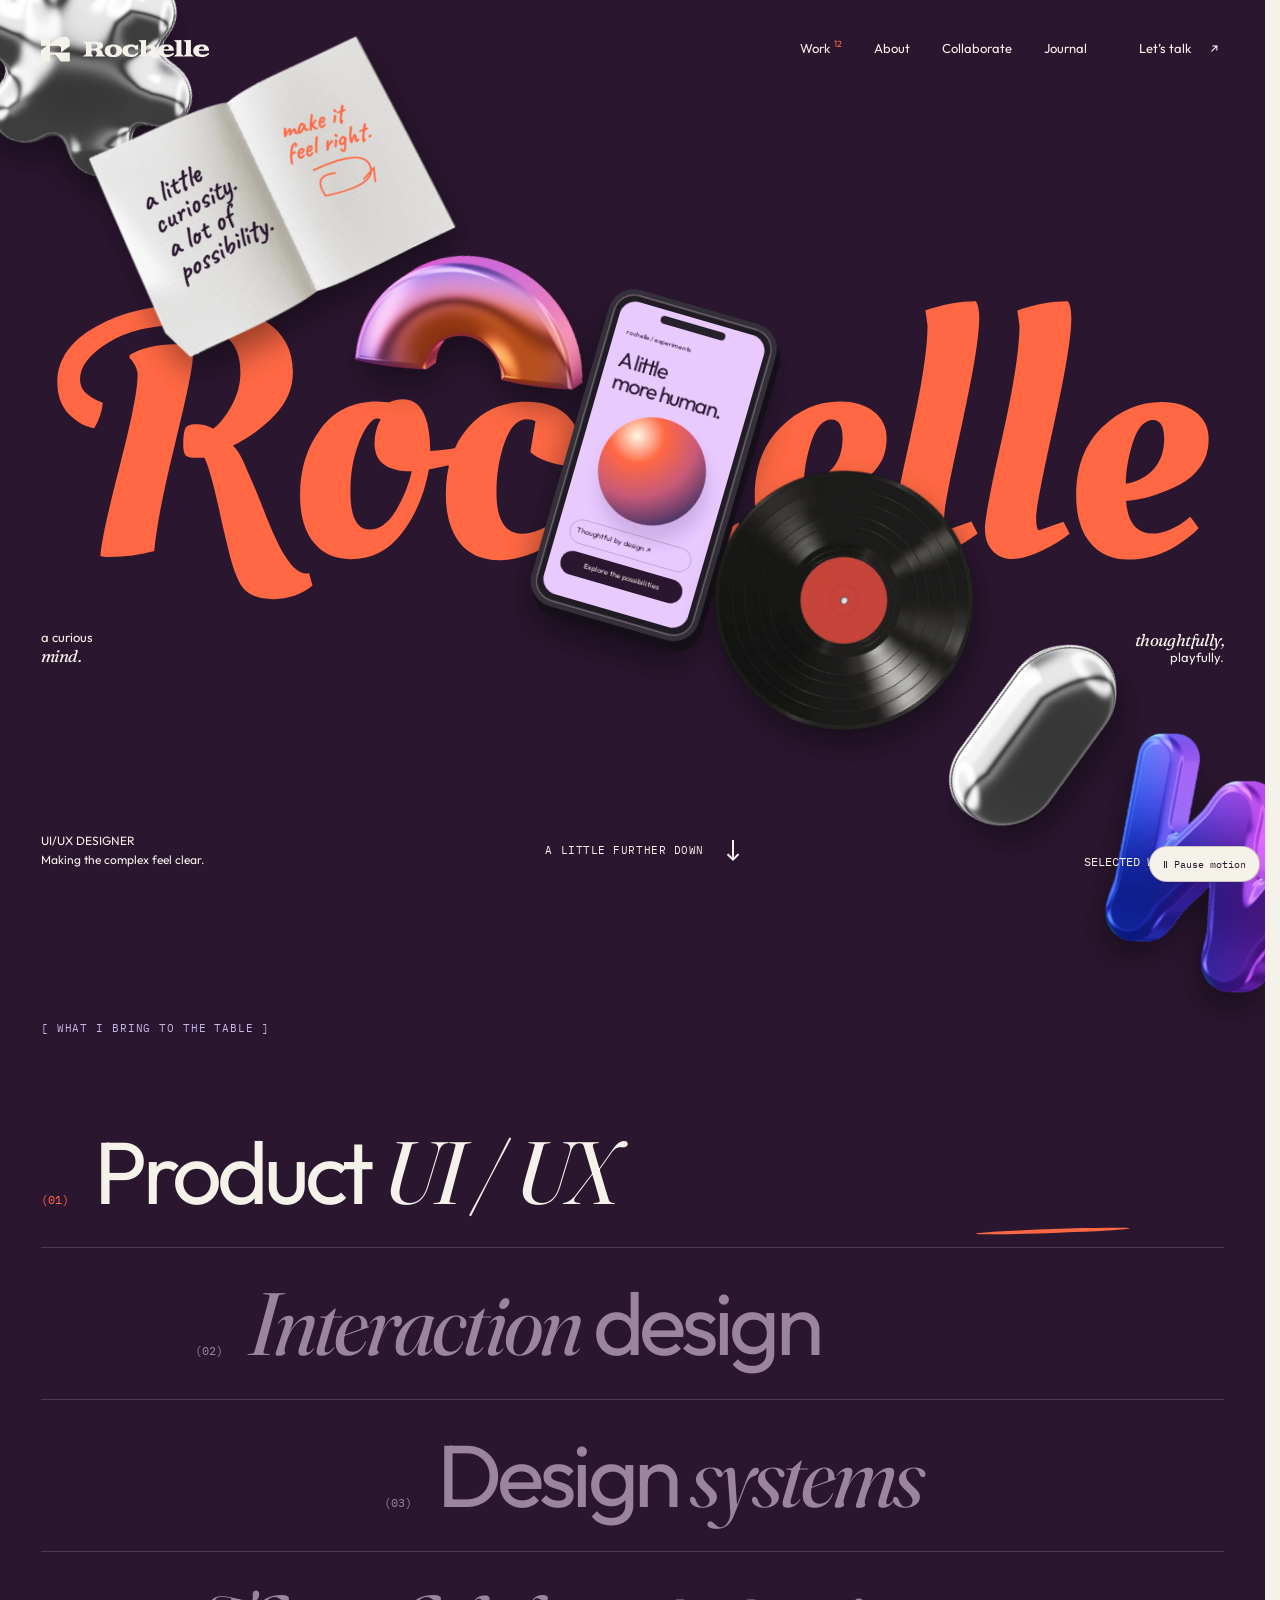
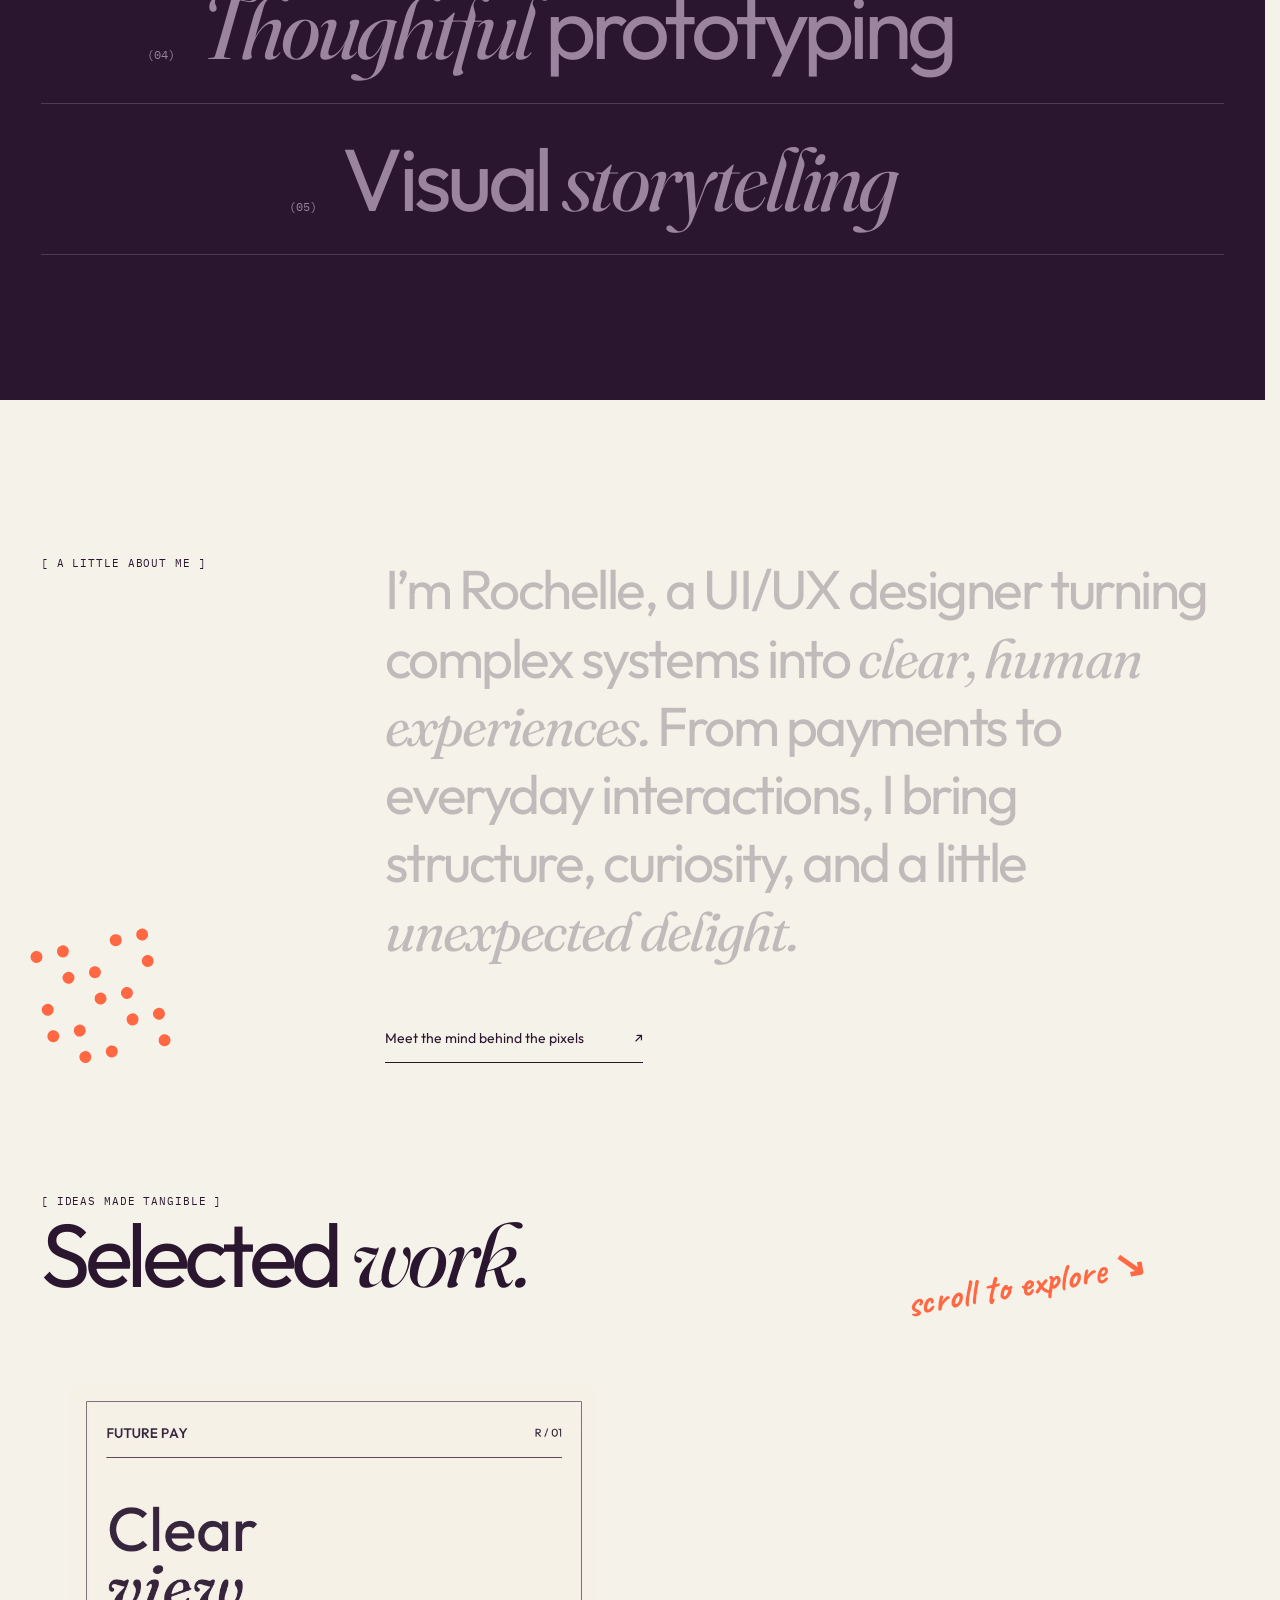
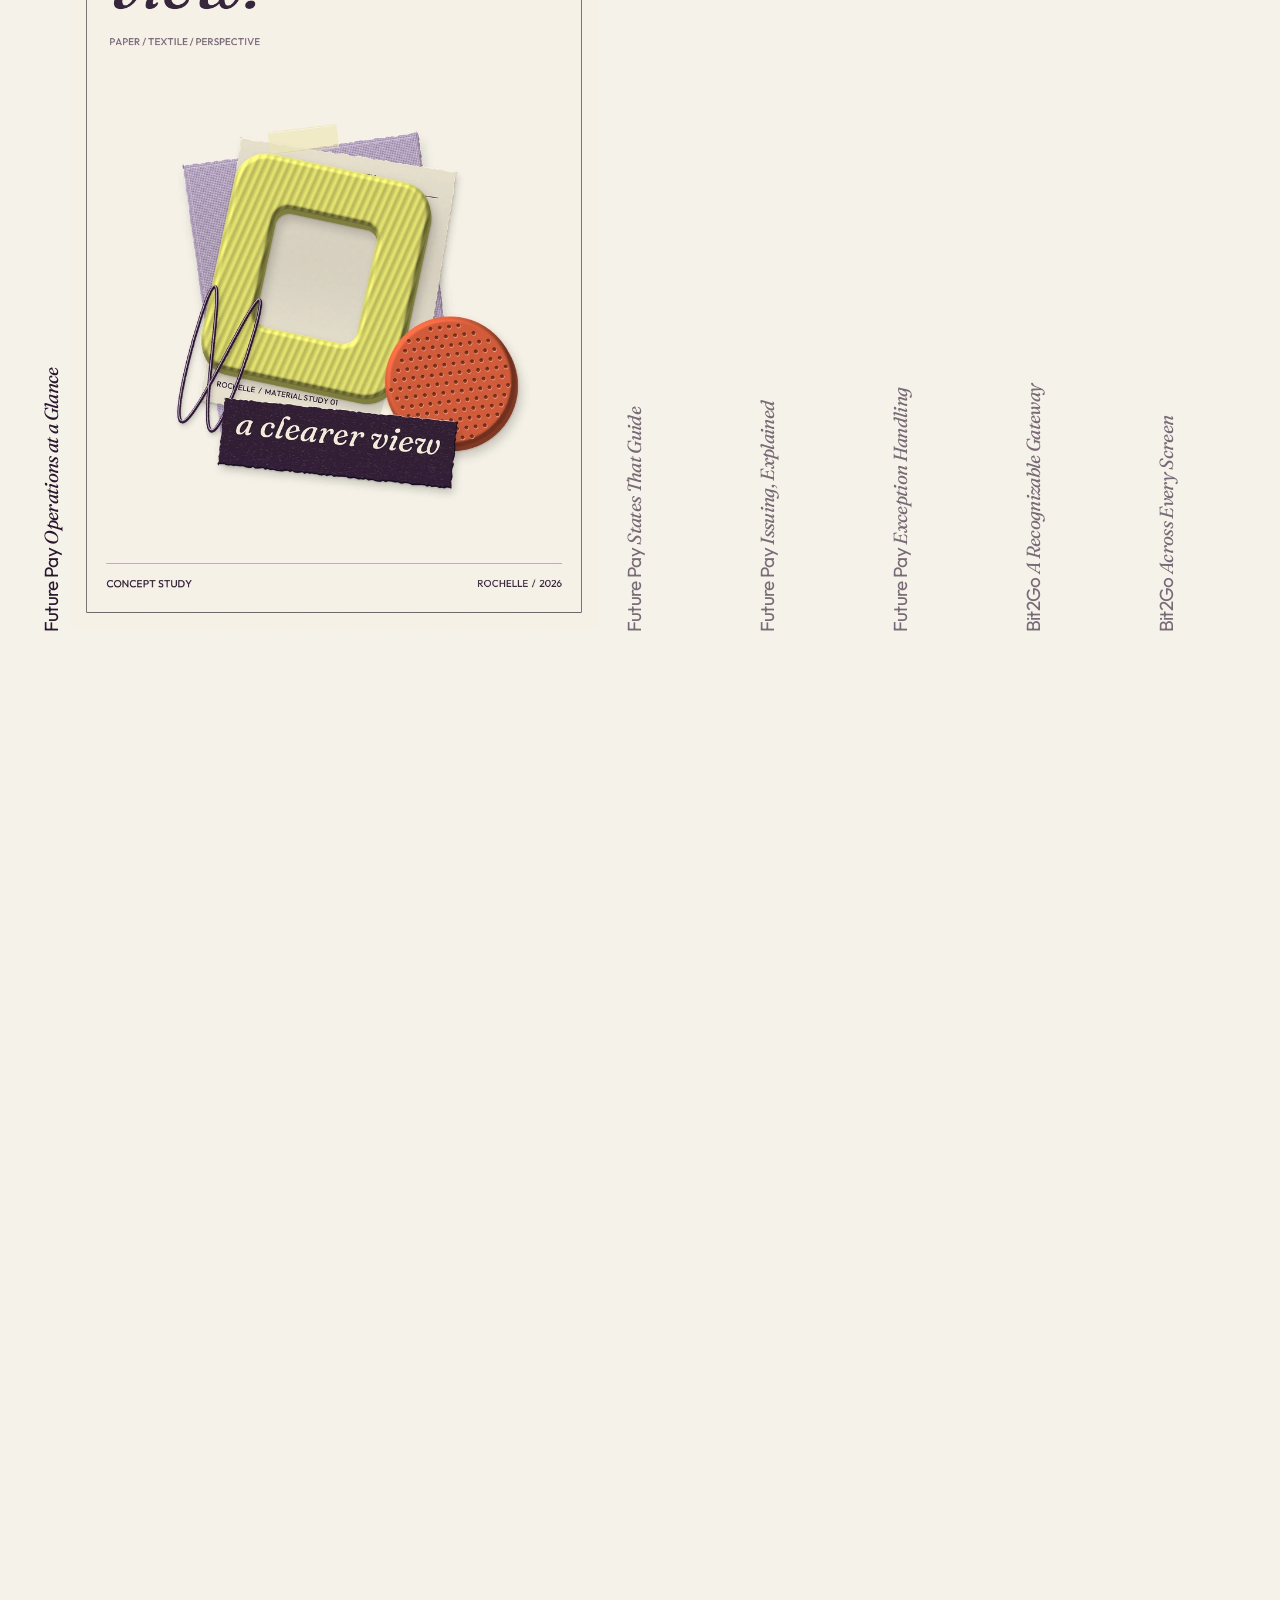
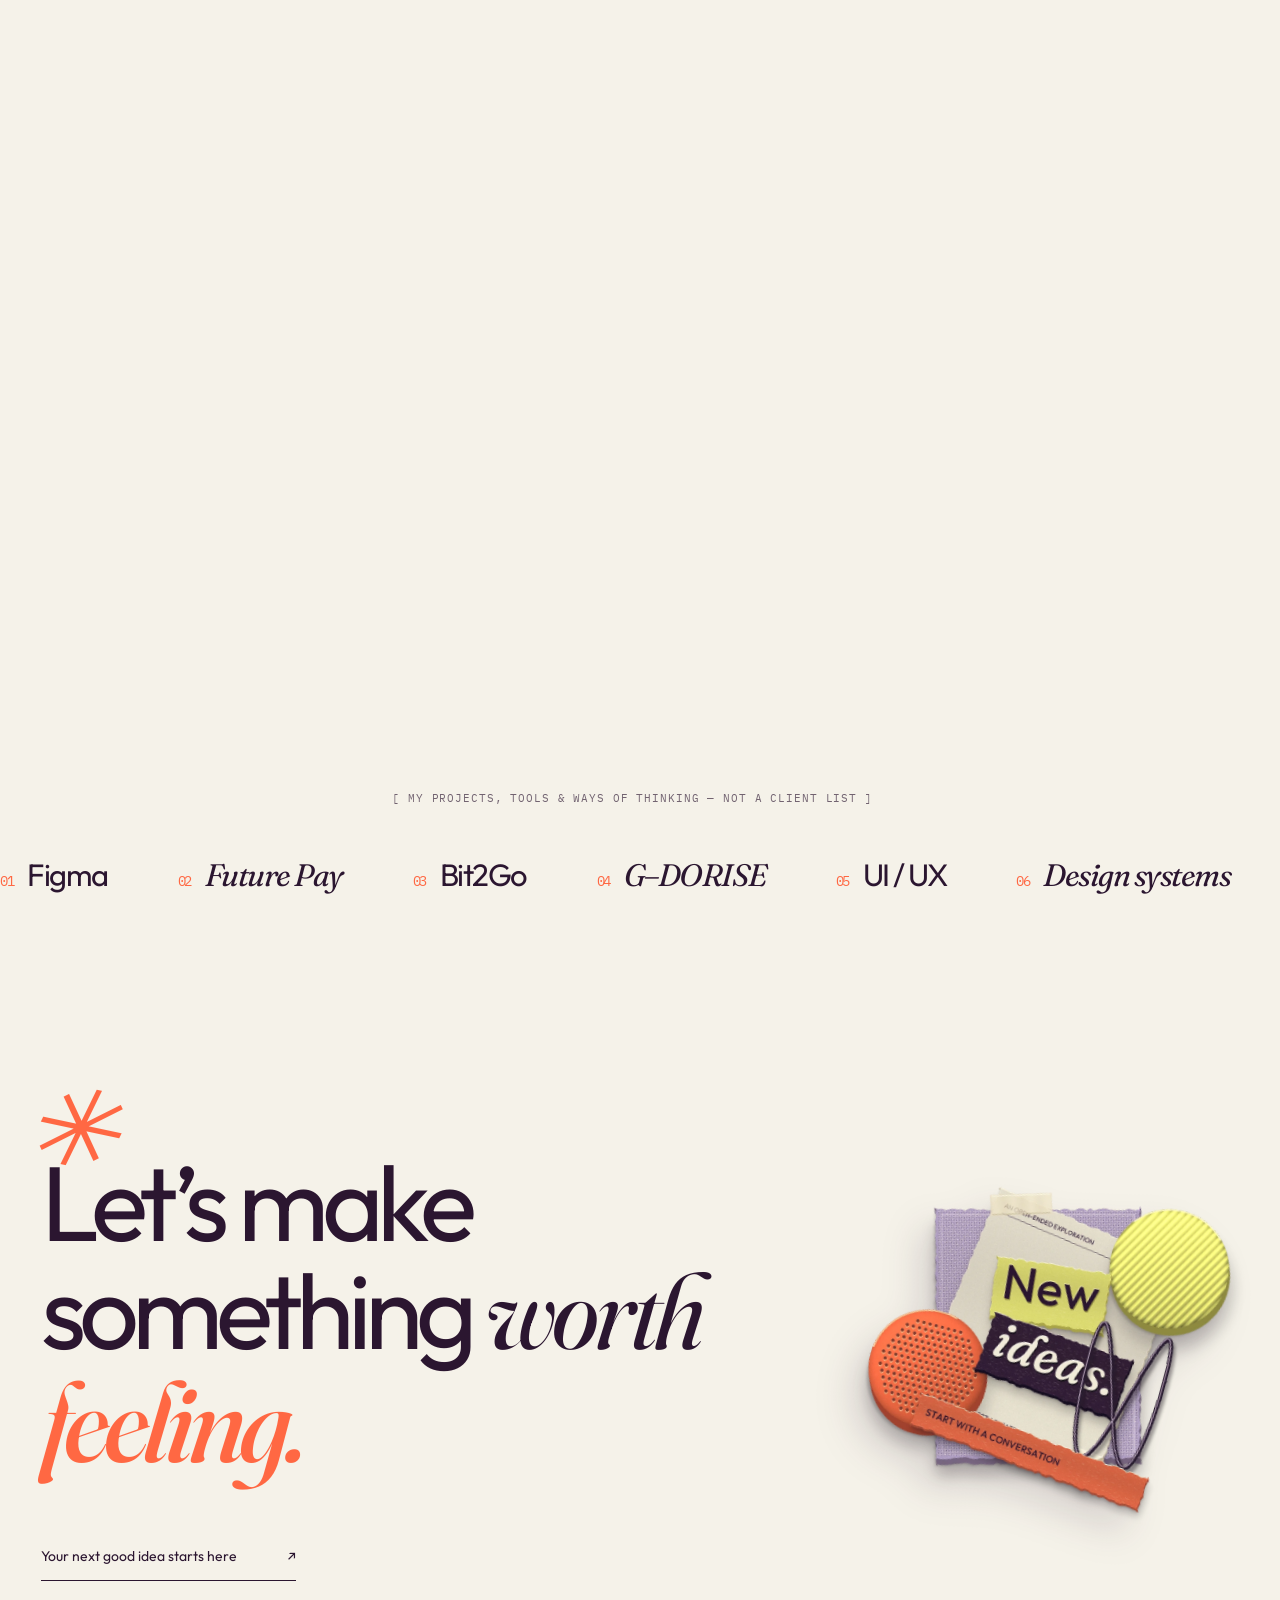
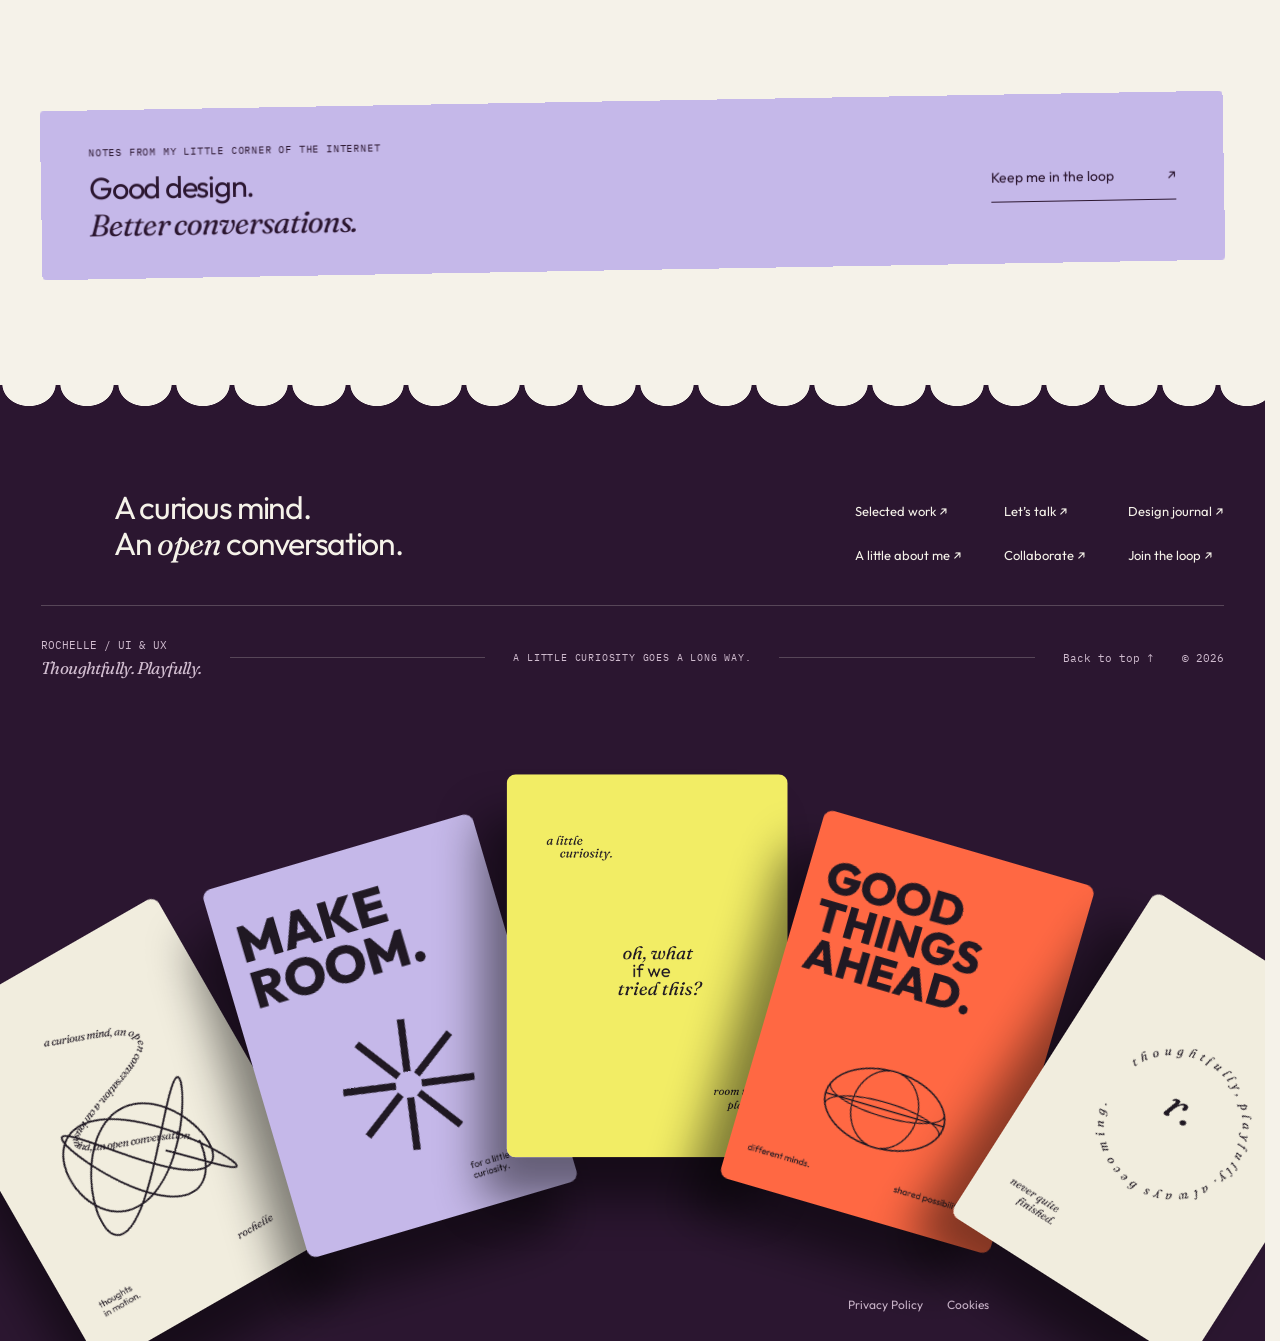
==== Rochelle-Portfolio.html @ e2d78561 "Publish Rochelle portfolio with GitHub Pages deployment" ====
<!doctype html>
<html lang="en">
<head>
<meta charset="utf-8">
<meta name="viewport" content="width=device-width, initial-scale=1">
<meta name="theme-color" content="#2b1630">
<meta name="description" content="Rochelle — UI/UX designer. Thoughtful interfaces, clear systems and a little unexpected delight. Explore product design, interaction and visual studies.">
<title>Rochelle — Thoughtfully, playfully.</title>
<link rel="icon" href="data:image/svg+xml,%3Csvg xmlns='http://www.w3.org/2000/svg' viewBox='0 0 80 80'%3E%3Crect width='80' height='80' rx='20' fill='%232b1630'/%3E%3Ctext x='20' y='60' font-size='66' font-family='Georgia' font-style='italic' fill='%23ff6843'%3Er%3C/text%3E%3C/svg%3E">
<style>
@font-face{font-family:Outfit;src:url("[data-uri]") format('woff2');font-style:normal;font-weight:100 900;font-display:swap}
@font-face{font-family:Fraunces;src:url("[data-uri]") format('woff2');font-style:italic;font-weight:100 900;font-display:swap}
@font-face{font-family:Mono;src:url("[data-uri]") format('woff2');font-display:swap}
@font-face{font-family:Hand;src:url("[data-uri]") format('truetype');font-weight:700;font-display:swap}
:root{--ink:#2b1630;--paper:#f5f2e9;--accent:#ff6843;--lilac:#c5b8e9;--mint:#cde0b6;--line:rgba(43,22,48,.22);--gutter:clamp(22px,3.2vw,64px);--ease:cubic-bezier(.16,1,.3,1)}
*{box-sizing:border-box}html{scrollbar-gutter:stable}body{margin:0;color:var(--ink);background:var(--paper);font:400 16px/1.5 Outfit,Arial,sans-serif;-webkit-font-smoothing:antialiased}body.locked{overflow:hidden}button,input,select,textarea{font:inherit}button,a,input,textarea,select{-webkit-tap-highlight-color:transparent}a{color:inherit;text-decoration:none}button{cursor:pointer;color:inherit}button:disabled{cursor:default}img,video{max-width:100%;display:block}button{background:none;border:0}button,a{touch-action:manipulation}button:focus-visible,a:focus-visible,input:focus-visible,textarea:focus-visible,select:focus-visible,[tabindex]:focus-visible{outline:2px solid var(--accent);outline-offset:6px}::selection{background:var(--lilac);color:var(--ink)}h1,h2,h3,p{margin:0}h1,h2,h3{font-weight:400}em{font-family:Fraunces,'Times New Roman',serif;font-style:italic;font-weight:400;font-optical-sizing:auto;letter-spacing:-.035em}main:focus{outline:none}main{min-height:80svh}svg{overflow:visible}.page-wrap{padding:140px var(--gutter) 100px}.eyebrow{font:11px/1.5 Mono,monospace;text-transform:uppercase;letter-spacing:.08em}.display{font-size:clamp(64px,10.5vw,164px);line-height:.94;letter-spacing:-.07em;font-weight:400}.muted{opacity:.65}.section-head{display:flex;align-items:baseline;justify-content:space-between;gap:24px;margin-bottom:40px}.split{display:grid;grid-template-columns:1fr 1.6fr;gap:8vw}.button{display:inline-flex;align-items:center;justify-content:center;gap:32px;min-height:52px;padding:14px 26px;background:var(--ink);color:var(--paper);border-radius:60px;transition:background .2s,transform .2s}.button:hover{background:#51315b;transform:translateY(-2px)}.text-link{display:inline-flex;gap:50px;align-items:center;min-height:48px;border-bottom:1px solid currentColor}.text-link span{transition:transform .2s}.text-link:hover span{transform:translate(4px,-4px)}.skip-link{position:fixed;top:8px;left:20px;transform:translateY(-150%);z-index:1000;padding:12px 20px;background:var(--paper);color:var(--ink)}.skip-link:focus{transform:none}.sr-only{position:absolute;width:1px;height:1px;overflow:hidden;clip:rect(0,0,0,0);white-space:nowrap}.site-header{position:fixed;top:0;left:0;width:100%;height:98px;z-index:50;padding:18px var(--gutter);display:flex;align-items:center;justify-content:space-between;color:var(--paper);transition:color .2s,background .2s}.site-header.light{color:var(--ink);background:rgba(245,242,233,.94)}.brand{display:inline-flex;align-items:center;width:170px;min-height:44px;flex-shrink:0}.main-nav{display:flex;align-items:center;gap:32px;font-size:13px}.main-nav>a{position:relative;display:flex;align-items:center;min-height:44px;gap:4px}.main-nav>a[aria-current=page]:not(.header-cta):after{content:'';position:absolute;bottom:5px;left:0;right:0;height:1px;background:currentColor}.main-nav sup{font-size:9px;align-self:flex-start;margin-top:10px;color:var(--accent)}.header-cta{padding:0 20px;isolation:isolate}.header-cta span{margin-left:15px}.header-cta svg{position:absolute;inset:-7px -7px;width:calc(100% + 14px);height:64px;z-index:-1;fill:none;stroke:var(--lilac);stroke-width:3;stroke-dasharray:420;stroke-dashoffset:420;transition:stroke-dashoffset .45s}.header-cta:hover svg,.header-cta:focus-visible svg{stroke-dashoffset:0}.menu-toggle{display:none;width:48px;height:48px}.menu-toggle span{display:block;background:currentColor;width:25px;height:1px;margin:7px auto;transition:transform .3s}.home-opening{position:relative;isolation:isolate;overflow:clip;background:var(--ink)}.hero{height:100svh;min-height:0;background:var(--ink);color:var(--paper);position:relative;z-index:1;isolation:isolate}.hero-headline{position:absolute;top:50%;left:50%;transform:translate(-50%,-50%);width:min(94%,1600px);color:var(--accent);line-height:0;z-index:1;pointer-events:none}.hero-logo{display:block;width:100%;height:auto;overflow:visible;transform-origin:50% 50%;fill:currentColor}.hero-side{position:absolute;z-index:16;top:70%;font-size:13px;line-height:1.2;max-width:100px}.hero-side.left{left:var(--gutter)}.hero-side.right{right:var(--gutter);text-align:right}.hero-side em{font-size:17px}.hero-bottom{position:absolute;bottom:31px;left:var(--gutter);right:var(--gutter);display:flex;align-items:flex-end;justify-content:space-between;z-index:16}.hero-bottom p{font-size:12px;line-height:1.6}.hero-bottom .hero-scroll{display:flex;align-items:center;gap:20px;font:11px Mono;text-transform:uppercase;letter-spacing:.05em}.hero-scroll span{font-size:30px}.hero-year{font:12px Mono}.object-plane{--object-size:clamp(160px,22vw,340px);position:absolute;inset:0;z-index:2;pointer-events:none}.hero-object{position:absolute;left:0;top:0;width:calc(var(--object-size)*var(--object-scale));transform-origin:50% 50%;will-change:transform}.hero-object-art{container-type:inline-size;display:grid;place-items:center;width:100%;filter:drop-shadow(0 18px 16px rgba(0,0,0,.40))}.hero-object-art>img{width:100%;height:auto;object-fit:contain}.services-home{position:relative;z-index:0;background:var(--ink);color:var(--paper);padding:120px var(--gutter) 145px}.services-home>.eyebrow{margin-bottom:60px;color:var(--lilac)}.service-row{position:relative;border-bottom:1px solid #f5f2e92b;padding:25px 0;display:flex;align-items:baseline;gap:25px;font-size:clamp(45px,6.9vw,112px);line-height:1.13;letter-spacing:-.055em;color:#9a849e;transition:color .3s}.service-row:nth-of-type(2){padding-left:13%}.service-row:nth-of-type(3){padding-left:29%}.service-row:nth-of-type(4){padding-left:9%}.service-row:nth-of-type(5){padding-left:21%}.service-row small{font:12px Mono;letter-spacing:0;transition:color .3s}.service-row.active,.service-row:hover{color:var(--paper)}.service-row.active small,.service-row:hover small{color:var(--accent)}.service-row.active:after{content:'';width:clamp(70px,12vw,180px);height:4px;background:var(--accent);position:absolute;right:8%;bottom:14px;transform:rotate(-2deg);border-radius:50%}.intro{padding:155px var(--gutter) 130px;position:relative;display:grid;grid-template-columns:1fr 3fr;gap:5vw;overflow:hidden}.intro-left{display:flex;flex-direction:column;justify-content:space-between;align-items:flex-start}.dot-flower{width:125px;height:125px;display:grid;grid-template-columns:repeat(5,1fr);gap:10px;transform:rotate(-12deg);margin-top:50px}.dot-flower i{width:12px;height:12px;border-radius:50%;background:var(--accent)}.dot-flower i:nth-child(3n){opacity:0}.intro-text{font-size:clamp(28px,4.3vw,69px);line-height:1.24;letter-spacing:-.045em}.intro-word{opacity:.25}.intro-text em{color:var(--ink)}.intro .text-link{margin-top:50px;font-size:14px}.selected-heading{padding:0 var(--gutter) 45px;display:flex;align-items:flex-end;justify-content:space-between}.selected-heading h2{font-size:clamp(48px,7vw,108px);line-height:1;letter-spacing:-.06em}.selected-heading .scribble{font:700 38px Hand;color:var(--accent);transform:rotate(-10deg);padding-right:6vw}.client-band{padding:85px 0 110px;overflow:hidden}.client-band>.eyebrow{text-align:center;margin-bottom:45px;opacity:.65}.marquee-viewport{overflow:hidden}.marquee-track{display:flex;width:max-content;animation:marquee 38s linear infinite;animation-play-state:paused}.in-view .marquee-track{animation-play-state:running}.marquee-group{display:flex;align-items:center;gap:70px;padding-right:70px;flex-shrink:0}.client-name{font-size:31px;letter-spacing:-1.5px;white-space:nowrap}.client-name:nth-child(2n){font-family:Fraunces;font-style:italic}.client-name small{font:14px Mono;margin-right:14px;color:var(--accent)}@keyframes marquee{to{transform:translateX(-50%)}}.project-cta{position:relative;padding:140px var(--gutter) 120px;min-height:660px;overflow:hidden}.cta-content{position:relative;z-index:2;width:70%}.project-cta h2{font-size:clamp(56px,8.3vw,136px);line-height:1.02;letter-spacing:-.065em}.project-cta h2 .hand{font:italic 500 1.06em/1 Fraunces,serif;color:var(--accent);display:inline-block;letter-spacing:-.045em;padding-right:20px}.project-cta .text-link{margin-top:55px;font-size:14px}.cta-notebook{position:absolute;width:38%;right:1%;top:21%;transform:rotate(15deg);animation:notebookFloat 7s ease-in-out infinite;animation-play-state:paused}.project-cta.in-view .cta-notebook{animation-play-state:running}.cta-notebook img{width:100%}.cta-notebook.cta-collage { width:30%;right:2%;top:20%;filter:drop-shadow(-10px 24px 18px #2b163024) }.cta-collage > img { width:100%;height:auto;object-fit:contain }.cta-spark{position:absolute;left:2%;top:7%;color:var(--accent);font:italic 110px Fraunces,serif;transform:rotate(12deg)}@keyframes notebookFloat{0%,100%{transform:rotate(15deg) translateY(0)}50%{transform:rotate(10deg) translateY(-16px)}}.newsletter-strip{background:var(--lilac);margin:0 var(--gutter) 115px;padding:35px 48px;display:flex;align-items:center;justify-content:space-between;gap:30px;transform:rotate(-1deg);border-radius:4px}.newsletter-strip p{font-size:clamp(22px,2.4vw,38px);line-height:1.2;letter-spacing:-.04em}.newsletter-strip .eyebrow{font-size:10px;display:block;margin-bottom:10px}.newsletter-strip button{min-height:48px;border-bottom:1px solid var(--ink);font-size:14px;padding:8px 0;white-space:nowrap}.newsletter-strip button span{margin-left:50px}.pointer-sticker{position:fixed;left:0;top:0;z-index:150;background:var(--accent);color:var(--ink);width:88px;height:70px;border-radius:50% 44% 48% 35%;font:700 30px Hand;display:grid;place-items:center;pointer-events:none;opacity:0;transition:opacity .15s;will-change:transform}.pointer-sticker.visible{opacity:1}.reveal{opacity:1}.motion-ready .reveal{opacity:0;transform:translateY(25px);transition:opacity .7s ease-out,transform .8s var(--ease)}.motion-ready .reveal.in-view{opacity:1;transform:none}.overlay{position:fixed;inset:0;z-index:100;display:flex;align-items:center;justify-content:center;background:rgba(0,0,0,.17);backdrop-filter:blur(6px);opacity:0;transition:opacity .3s ease-out;padding:20px}.overlay.open{opacity:1}.dialog-panel{position:relative;background:var(--paper);border-radius:16px;width:min(520px,100%);max-height:86dvh;overflow:auto;overscroll-behavior:contain;padding:48px;transform:translateY(12px) scale(.98);transition:transform .3s var(--ease);color:var(--ink)}.overlay.open .dialog-panel{transform:none}.dialog-close{position:absolute;right:15px;top:15px;width:44px;height:44px;border:1px solid var(--line);border-radius:50%;font-size:24px;background:var(--paper);z-index:3}.dialog-panel h2{font-size:52px;letter-spacing:-.06em;line-height:1.05;margin:30px 0 20px}.dialog-panel p{font-size:14px;line-height:1.6}.newsletter-form{margin-top:25px}.newsletter-form label{display:block;font-size:12px;margin-bottom:8px}.newsletter-form input{width:100%;background:transparent;border:0;border-bottom:1px solid var(--ink);border-radius:0;padding:12px 0;outline-offset:3px}.newsletter-form .button{margin-top:24px;width:100%}.form-status{margin-top:16px;min-height:24px;font-size:13px}.demo-note{opacity:.65;margin-top:18px;font-size:11px!important}.overlay.article-overlay{padding:0;justify-content:flex-end;align-items:stretch}.article-overlay .dialog-panel{width:55%;max-width:760px;height:100dvh;max-height:none;border-radius:16px 0 0 16px;transform:translateX(100%);transition:transform 1s cubic-bezier(.1,.9,.2,1);padding:65px 50px}.article-overlay.open .dialog-panel{transform:translateX(0)}.article-overlay .dialog-close{position:sticky;float:right;top:0;margin:-45px -30px 10px 20px}.article-overlay h1{font-size:clamp(36px,4vw,66px);line-height:1.08;letter-spacing:-.06em;margin:30px 0}.article-overlay h2{font-size:30px;margin:45px 0 15px;line-height:1.2}.article-overlay p{font-size:16px;line-height:1.85;margin:18px 0}.article-overlay img{width:100%;border-radius:10px;margin:30px 0}.article-overlay blockquote{font:italic 30px/1.4 Fraunces;border-left:3px solid var(--accent);padding-left:20px;margin:30px 0}.article-overlay .eyebrow{color:#775777}.noscript{padding:150px 30px}.media-expanded{position:fixed!important;inset:5vh 5vw!important;z-index:90!important;width:90vw!important;height:90vh!important;background:var(--ink);object-fit:contain}.media-error{padding:20px;background:var(--lilac);font-size:13px}.motion-control{position:fixed;bottom:18px;right:20px;z-index:49;background:var(--paper);color:var(--ink);border:1px solid var(--line);border-radius:30px;padding:8px 13px;font:10px Mono;box-shadow:0 3px 10px #2b163010;min-height:36px}.motion-control[aria-pressed=true]{background:var(--lilac)}.motion-paused *{animation-play-state:paused!important}
.hero-object .book{position:relative;width:100%;container-type:inline-size}.book img{width:100%;height:auto}.book .book-note{position:absolute;top:26%;left:13%;width:34%;color:var(--ink);font:700 9cqw/.9 Hand;white-space:nowrap;transform:rotate(-5deg)}.book .book-doodle{position:absolute;right:10%;top:27%;width:32%;color:var(--accent);font:700 8cqw/.9 Hand;white-space:nowrap;transform:rotate(8deg)}.book-doodle svg{display:block;width:100%;height:16cqw;fill:none;stroke:currentColor;stroke-width:3}
.phone-object{background:#211c23;border:1.75cqw solid #343039;border-radius:9cqw;width:60%;aspect-ratio:9/17;padding:2.5cqw;box-shadow:inset 0 0 0 .5cqw #726471,2cqw 3cqw 0 #140f18}.phone-screen{position:relative;font-size:4cqw;border-radius:5.5cqw;background:#e8caff;height:100%;overflow:hidden;padding:7cqw 4cqw 3.5cqw;color:var(--ink)}.phone-screen:before{content:'';position:absolute;width:45%;height:2.75cqw;left:27%;top:2cqw;background:#26212a;border-radius:5cqw}.phone-screen small{font-size:2.25cqw}.phone-screen h3{font-size:7.5cqw;line-height:1.05;letter-spacing:-.5cqw;margin-top:3.5cqw}.phone-orb{width:85%;aspect-ratio:1;margin:4cqw auto;border-radius:50%;background:radial-gradient(circle at 28% 22%,#fff9e7 0,#ff6843 24%,#c85a78 53%,#543867 79%,#29182f 100%);box-shadow:2cqw 5cqw 5cqw #69407833}.phone-screen .phone-pill{border:.25cqw solid #2b163033;border-radius:5cqw;font-size:2.5cqw;padding:2cqw;margin:3cqw 0}.phone-screen .phone-bar{background:var(--ink);color:var(--paper);padding:2.25cqw;font-size:2.5cqw;border-radius:5cqw;text-align:center}
@media(max-width:1023px){.main-nav{gap:19px}.header-cta{padding:0 8px}.object-plane{--object-size:25vw}.hero-side{top:40%}.intro{grid-template-columns:1fr 3fr;gap:35px}.article-overlay .dialog-panel{width:78%}}
@media(max-width:767px){html{scrollbar-gutter:auto}.site-header{height:80px;padding-top:12px;padding-bottom:12px}.brand{width:142px}.menu-toggle{display:block;z-index:2}.main-nav{position:absolute;top:0;left:0;right:0;min-height:100dvh;background:var(--ink);color:var(--paper);padding:120px 30px 50px;display:flex;flex-direction:column;align-items:flex-start;justify-content:flex-start;gap:10px;transform:translateY(-110%);visibility:hidden;transition:transform .55s var(--ease),visibility .55s;font-size:42px}.main-nav>a{padding:10px 0;min-height:58px}.main-nav sup{font-size:13px}.menu-open .main-nav{transform:none;visibility:visible}.menu-open .brand,.menu-open .menu-toggle{color:var(--paper);z-index:2}.menu-open .menu-toggle span:nth-child(1){transform:translateY(4px) rotate(45deg)}.menu-open .menu-toggle span:nth-child(2){transform:translateY(-4px) rotate(-45deg)}.header-cta svg{display:none}.page-wrap{padding-top:125px;padding-bottom:65px}.display{font-size:clamp(56px,15vw,100px)}.hero{min-height:0}.hero-headline{width:calc(100% - 28px)}.object-plane{--object-size:min(44vw,230px)}.hero-side{top:24%;font-size:10px;max-width:75px}.hero-side.right{top:68%}.hero-side em{font-size:13px}.hero-bottom{bottom:30px;align-items:flex-end}.hero-bottom p{font-size:10px;max-width:140px}.hero-bottom .hero-scroll{font-size:9px;gap:8px}.hero-year{display:none}.services-home{padding:75px var(--gutter) 80px}.services-home>.eyebrow{margin-bottom:35px}.service-row{font-size:10.5vw;gap:12px;padding:20px 0!important;white-space:nowrap}.service-row small{font-size:9px}.service-row.active:after{right:0;bottom:10px;width:65px;height:2px}.intro{padding:80px var(--gutter);display:block}.intro-left{flex-direction:row;align-items:center;margin-bottom:35px}.dot-flower{width:60px;height:60px;gap:5px;margin:0}.dot-flower i{width:6px;height:6px}.intro-text{font-size:32px;line-height:1.25}.intro .text-link{margin-top:32px}.selected-heading{padding-bottom:30px}.selected-heading h2{font-size:45px}.selected-heading .scribble{font-size:28px;padding:0}.client-band{padding:55px 0 65px}.client-band>.eyebrow{font-size:9px}.marquee-group{gap:35px;padding-right:35px}.client-name{font-size:24px}.project-cta{padding:90px var(--gutter) 60px;min-height:0}.cta-content{width:100%}.project-cta h2{font-size:14vw}.project-cta .text-link{margin-top:35px;font-size:12px;gap:20px}.cta-notebook.cta-collage { position:relative;width:min(68%,260px);top:auto;bottom:auto;right:auto;margin:42px 0 0 auto }.cta-spark{font-size:65px;top:15px;left:auto;right:15%}.newsletter-strip{margin-bottom:70px;padding:28px 24px;align-items:flex-start;flex-direction:column;gap:22px}.newsletter-strip p{font-size:26px}.newsletter-strip button{width:100%;text-align:left;display:flex;justify-content:space-between;align-items:center}.split{grid-template-columns:1fr;gap:30px}.section-head{align-items:flex-start}.pointer-sticker{display:none}.dialog-panel{padding:35px 25px}.dialog-panel h2{font-size:43px}.article-overlay .dialog-panel{width:100%;max-width:none;border-radius:0;padding:70px 25px 40px}.article-overlay .dialog-close{margin:-45px 0 10px 20px}.article-overlay h1{font-size:40px}.motion-control{right:12px;bottom:12px;min-height:44px;padding:10px 12px;font-size:9px}}
@media(prefers-reduced-motion:reduce){*,*:before,*:after{animation:none!important;scroll-behavior:auto!important;transition-duration:.12s!important}.motion-ready .reveal{opacity:1;transform:none}.intro-word{opacity:1}.cta-notebook{animation:none}.pointer-sticker{display:none}.article-overlay .dialog-panel{transition:opacity .12s;transform:none}.hero-object{will-change:auto}.marquee-track{animation:none}.client-band .marquee-group{flex-wrap:wrap;width:100vw;justify-content:center;padding:0 25px;gap:30px}.client-band .marquee-group[aria-hidden]{display:none}.motion-control{display:none}}

.motion-ready h1.reveal{overflow:hidden;transform:none}.heading-inner{display:block;transform:translateY(110%);transition:transform .9s cubic-bezier(.16,1,.3,1)}.in-view .heading-inner{transform:none}.work-marquee-track{animation-play-state:paused!important}.work-marquee.in-view .work-marquee-track{animation-play-state:running!important}.page-hidden *{animation-play-state:paused!important}@media(prefers-reduced-motion:reduce){.heading-inner{transform:none}}
@media(max-width:767px){.service-row{font-size:8vw}.hero-bottom{bottom:76px}.hero-bottom .hero-scroll{max-width:126px;text-align:right}.hero-bottom .hero-scroll span{flex-shrink:0}}
.cta-notebook>img{height:auto}.project-card:hover .project-view{opacity:0}.project-card:focus-within .project-view{opacity:1}

/* The footer uses the reference's 1402 × 1060 artboard, not a shared fan pivot. */
.footer-view .site-header:not(.menu-open):not(:has(:focus-visible)){transform:translateY(-110%)}
.site-footer{position:relative;isolation:isolate;overflow:clip;aspect-ratio:1402/1060;min-height:100svh;background:var(--ink);color:var(--paper)}
.footer-viewport{position:sticky;top:0;height:100svh;transform-origin:0 0}
.footer-canvas{position:relative;width:100%;aspect-ratio:1402/1060;min-height:100svh;transform-origin:0 0}
.footer-wave{position:absolute;z-index:2;inset:-1px 0 auto;height:24px;pointer-events:none;background:radial-gradient(ellipse at 50% 0%,var(--paper) 0 64%,transparent 66%) 0 0/58px 24px repeat-x}
.footer-top{position:absolute;top:11%;left:9%;right:var(--gutter);display:flex;align-items:flex-start;justify-content:space-between;gap:36px}
.footer-top h2{font-size:clamp(26px,2.5vw,42px);line-height:1.12;letter-spacing:-.04em}
.footer-links{display:flex;gap:clamp(24px,3.3vw,60px);font-size:13px}
.footer-links>div{display:flex;flex-direction:column}
.footer-links a,.footer-links button{display:flex;align-items:center;min-height:44px;padding:0;text-align:left}
.footer-links a:hover,.footer-links button:hover,.footer-bottom a:hover{color:var(--lilac)}
.footer-meta{position:absolute;top:23%;left:var(--gutter);right:var(--gutter);display:flex;align-items:center;gap:28px;border-top:1px solid #f5f2e938;padding-top:30px;font:11px Mono;color:#d0bccf}
.footer-meta p{flex-shrink:0;display:flex;flex-direction:column;gap:5px}
.footer-meta em{font-size:17px}.footer-meta .eyebrow{font-size:10px}
.footer-meta-line{height:1px;flex:1;background:#f5f2e938}
.footer-meta a{display:flex;align-items:center;min-height:44px}
.footer-fan{position:absolute;inset:0;pointer-events:none}
.footer-card{position:absolute;width:22.1816%;aspect-ratio:311/425;transform:translate(-50%,-50%)}
.footer-card:nth-child(1){left:10.101%;top:78.142%}
.footer-card:nth-child(2){left:30.845%;top:68.109%}
.footer-card:nth-child(3){left:51.141%;top:60.708%}
.footer-card:nth-child(4){left:71.738%;top:67.598%}
.footer-card:nth-child(5){left:92.574%;top:77.704%}
.footer-card-motion{width:100%;height:100%;transform:rotate(var(--angle));transform-origin:50% 50%}
.footer-card img{width:100%;height:100%;object-fit:cover;border-radius:9px;box-shadow:-26px 44px 45px #0000007d;user-select:none}
.footer-bottom{position:absolute;bottom:1.5%;left:67%;display:flex;gap:24px;z-index:1;font-size:12px;color:#c6b1c6}
.footer-bottom a{display:flex;align-items:center;min-height:44px;white-space:nowrap}
.footer-keyboard .footer-viewport,.motion-paused .footer-viewport{position:relative;height:auto;transform:none!important}
.footer-keyboard .footer-canvas,.motion-paused .footer-canvas{transform:none!important;opacity:1!important}
@media(max-width:1023px){
  .site-footer{aspect-ratio:auto;min-height:0}
  .footer-viewport{position:relative;height:auto;transform:none!important}
  .footer-canvas{aspect-ratio:auto;min-height:0;transform:none!important;opacity:1!important}
  .footer-top{position:relative;inset:auto;padding:85px var(--gutter) 35px;gap:30px}
  .footer-top h2{font-size:30px}
  .footer-links{gap:22px;font-size:12px;flex-wrap:wrap}
  .footer-meta{position:relative;inset:auto;margin:0 var(--gutter);padding-top:25px;gap:20px;flex-wrap:wrap}
  .footer-meta>.eyebrow{display:none}
  .footer-meta-line{min-width:20px}
  .footer-fan{position:relative;inset:auto;height:clamp(400px,69vw,680px);margin-top:32px;overflow:clip}
  .footer-card{width:clamp(155px,29vw,290px)}
  .footer-card:nth-child(1){left:-2%;top:72%}
  .footer-card:nth-child(2){left:23%;top:55%}
  .footer-card:nth-child(3){left:50%;top:45%}
  .footer-card:nth-child(4){left:77%;top:55%}
  .footer-card:nth-child(5){left:102%;top:72%}
  .footer-card img{box-shadow:-15px 26px 30px #00000070}
  .footer-bottom{position:relative;inset:auto;justify-content:center;padding:6px 22px 78px;gap:28px}
}
@media(max-width:600px){
  .footer-top{flex-direction:column;gap:26px}
  .footer-top h2{font-size:35px}
  .footer-links{width:100%;justify-content:space-between;gap:12px;font-size:11px}
  .footer-meta{gap:14px;font-size:9px}
  .footer-meta em{font-size:15px}
  .footer-meta-line:nth-of-type(3){display:none}
  .footer-card{width:42%}
}
@media(prefers-reduced-motion:reduce){
  .footer-viewport{position:relative;height:auto;transform:none!important}
  .footer-canvas{transform:none!important;opacity:1!important}
}
.footer-viewport,.footer-canvas,.footer-card-motion{transition-property:none}

/* One open image, independent labels, scroll-linked track — no width morph. */
@media(min-width:1024px){.gallery-view .site-header.light{background:transparent}}
.accordion-section{position:relative;height:640svh;background:var(--paper)}
.accordion-sticky{position:sticky;top:0;height:100svh;overflow:hidden}
.accordion-track{display:flex;align-items:center;width:max-content;height:100%;padding:40px 32px 0}
.accordion-card{position:relative;display:block;flex:none;min-width:clamp(80px,10.4vw,200px);height:100%;color:var(--ink);pointer-events:none}
.accordion-card:not(.is-active){color:color-mix(in srgb,var(--ink) 62%,var(--paper))}
.accordion-name{position:absolute;bottom:0;left:1.5vw;display:block;white-space:nowrap;transform:rotate(-90deg);transform-origin:0 50%;font-size:clamp(19px,1.4vw,28px);line-height:1.3;letter-spacing:-.035em;pointer-events:auto}
.accordion-card:hover .accordion-name,.accordion-card:focus-visible .accordion-name{color:var(--ink)}
.accordion-card:focus-visible{outline-offset:-2px}
.accordion-media{position:relative;display:none;height:calc(100% - 16px);width:auto;aspect-ratio:5/8;margin:0 1.3vw 16px 3vw;border-radius:.6vw;overflow:hidden;pointer-events:auto}
.accordion-card.is-active .accordion-media{display:block}
.accordion-card:last-child .accordion-media{margin-right:0}
.accordion-image{display:block;width:100%;height:100%;object-fit:cover}
.accordion-counter{position:absolute;width:1px;height:1px;overflow:hidden;clip-path:inset(50%);white-space:nowrap}
.accordion-track,.accordion-media{transition-property:none}
@media(max-width:1023px){
  .accordion-track{flex-direction:column;align-items:stretch;gap:32px;width:100%;height:max-content;padding:110px 28px 16px}
  .accordion-card{width:100%;height:auto;min-width:0}
  .accordion-name{position:relative;inset:auto;height:70px;display:flex;flex-wrap:wrap;align-content:center;align-items:center;gap:0 .3em;transform:none;white-space:normal;font-size:22px;line-height:1.2}
  .accordion-media{width:min(100%,max(1px,calc((100svh - 200px)*.625)));height:auto;aspect-ratio:5/8;margin:16px 0 0;border-radius:8px}
}
@media(prefers-reduced-motion:reduce){
  .accordion-section{height:auto}
  .accordion-sticky{position:relative;height:auto;overflow:visible}
  .accordion-track{display:grid;grid-template-columns:repeat(3,minmax(0,1fr));gap:35px 24px;width:100%;height:auto;padding:40px var(--gutter);transform:none!important}
  .accordion-card,.accordion-card:not(.is-active){width:auto;height:auto;min-width:0;color:var(--ink)}
  .accordion-name{position:relative;inset:auto;display:block;height:auto;min-height:60px;transform:none;white-space:normal;font-size:22px;line-height:1.2}
  .accordion-media{display:block;width:100%;height:auto;aspect-ratio:5/8;margin:16px 0 0;border-radius:8px}
}
@media(prefers-reduced-motion:reduce) and (max-width:767px){
  .accordion-track{grid-template-columns:1fr}
}

/* One vector mark, from opening morph to the persistent hero. */
.brand-svg{display:block;width:100%;height:auto}
html:not(.motion-ready) .site-header{visibility:hidden}
.brand-opening .motion-control{visibility:hidden}
.brand-opening .hero-logo{will-change:transform}
@media(max-height:500px){.hero-side{display:none}.hero-bottom{bottom:24px}.hero-headline{top:52%}}

</style>
<style>
.work-page,.case-page{overflow:clip}.work-opening{padding-top:112px}.work-marquee{width:100%;overflow:hidden;margin-bottom:72px;user-select:none}.work-marquee-track{display:flex;width:max-content;animation:work-marquee 45s linear infinite}.work-marquee-group{display:flex;align-items:center;gap:40px;padding-right:40px;height:235px}.work-marquee-item{flex:none;margin:0;width:190px;position:relative}.work-marquee-item img{display:block;width:100%;height:150px;object-fit:cover}.work-marquee-item figcaption{font-size:10px;margin-top:7px;letter-spacing:.1em}.work-marquee-item.marquee-size-1{width:125px;transform:translateY(-12px)}.work-marquee-item.marquee-size-1 img{height:190px}.work-marquee-item.marquee-size-2{width:235px;transform:translateY(12px)}.work-marquee-item.marquee-size-2 img{height:135px}.work-title{font-size:clamp(80px,13.6vw,220px);line-height:.88;font-weight:500;letter-spacing:-.085em;margin:28px 0 48px;position:relative}.work-title em,.case-title em,.case-details h2 em,.case-related h2 em{font-family:Fraunces,serif;font-weight:400;letter-spacing:-.035em}.work-title-dot{display:inline-block;width:.095em;height:.095em;background:var(--accent);border-radius:50%;margin-left:.065em}.work-intro{display:grid;grid-template-columns:1fr 1fr 1fr;gap:32px;align-items:start;padding:0 0 85px}.work-intro p{font-size:clamp(16px,1.55vw,24px);line-height:1.35;margin:0;max-width:430px}.work-intro p:last-child{font-size:15px;line-height:1.6;max-width:350px;justify-self:end}.work-scribble{font-size:100px;color:#507662;font-family:Fraunces,serif;font-style:italic;line-height:.7;transform:rotate(19deg);padding-left:24%}.work-toolbar{display:flex;justify-content:space-between;align-items:flex-start;gap:24px;border-top:1px solid #2b16302a;padding-top:26px}.work-filters{display:flex;flex-wrap:wrap;gap:8px}.work-filters button,.work-columns button,.case-gallery-controls button{color:var(--ink);background:transparent;border:1px solid #2b163050;border-radius:999px;min-height:44px;padding:10px 17px;font:inherit;font-size:13px;cursor:pointer;transition:background .2s,border-color .2s}.work-filters button:hover,.work-columns button:hover,.case-gallery-controls button:hover{background:var(--mint);border-color:var(--ink)}.work-filters button[aria-pressed=true],.work-columns button[aria-pressed=true]{background:var(--lilac);border-color:var(--lilac)}.work-columns{display:flex;gap:6px;flex:none}.work-columns button{display:flex;align-items:center;gap:7px;padding:8px 13px}.work-columns button>span:first-child{font-size:23px;line-height:1}.work-results{display:flex;justify-content:space-between;gap:24px;padding:28px 0 24px;font-size:12px;letter-spacing:.02em}.work-results p{margin:0}.work-results>span{opacity:.65}.work-grid-wrap{position:relative;overflow:clip}.work-grid{display:grid;position:relative;grid-template-columns:repeat(2,minmax(0,1fr));gap:64px 28px;align-items:start;padding-bottom:5px}.work-grid[data-columns='3']{grid-template-columns:repeat(3,minmax(0,1fr));gap:48px 22px}.project-card{min-width:0;transform-origin:0 0}.project-card[hidden]{display:none!important}.project-card-link{display:block;color:inherit;text-decoration:none}.project-card-media{position:relative;aspect-ratio:1.19;overflow:hidden;background:var(--lilac);isolation:isolate}.project-cover{width:100%;height:100%;object-fit:cover;display:block;transform:scale(1.02);transition:filter .3s,transform .7s,opacity .7s}.project-preview{position:absolute;inset:10%;display:flex;align-items:center;justify-content:center;opacity:0;transform:scale(.9);transition:opacity .3s,transform .3s;pointer-events:none}.project-preview video{display:block;width:100%;height:100%;object-fit:contain;background:transparent}.preview-caption{position:absolute;bottom:8px;left:50%;transform:translateX(-50%);padding:5px 8px;color:var(--paper);background:var(--ink);white-space:nowrap;font-size:10px}.project-card.preview-ready .project-cover{filter:blur(9px);transform:scale(1.07)}.project-card.preview-ready .project-preview{opacity:1;transform:scale(1)}.project-view{position:absolute;top:16px;right:16px;background:var(--accent);color:var(--ink);padding:12px 18px;border-radius:50%;font-size:13px;opacity:0;transform:translateY(8px);transition:opacity .3s,transform .3s}.project-card-link:hover .project-view,.project-card-link:focus-visible .project-view{opacity:1;transform:translateY(0)}.project-card-link:focus-visible{outline:3px solid var(--ink);outline-offset:7px}.project-card-link:focus-visible .project-preview{opacity:1;transform:scale(1)}.project-card-link:focus-visible .project-cover{filter:blur(6px)}.project-card-title{display:flex;justify-content:space-between;align-items:baseline;gap:12px;margin-top:16px}.project-card-title h3{font-size:clamp(20px,2vw,31px);font-weight:500;line-height:1.15;letter-spacing:-.04em;margin:0}.project-card-title>span{font-size:24px}.project-card-meta{display:flex;justify-content:space-between;gap:8px;margin-top:13px;font-size:12px}.project-card-category{font-size:11px;opacity:.66;margin:6px 0 0}.work-grid[data-columns='3'] .project-card-title h3{font-size:23px}.work-exit-ghost{position:absolute!important;z-index:2;pointer-events:none}.work-collection{padding-bottom:125px}.case-header{padding-top:142px}.case-back{display:inline-block;margin-bottom:65px;font-size:13px}.case-title{font-size:clamp(66px,10.2vw,168px);letter-spacing:-.07em;line-height:.96;max-width:1400px;font-weight:500;margin:24px 0 65px}.case-title>span{font-size:.22em;vertical-align:top;display:inline-block;margin:12px 0 0 14px;letter-spacing:0}.case-overview{display:grid;grid-template-columns:1fr 2fr;gap:40px;margin-bottom:90px}.case-meta{display:grid;grid-template-columns:1fr .65fr 1.8fr;gap:24px;margin:0 0 32px}.case-meta dt{font-size:11px;text-transform:uppercase;letter-spacing:.09em;opacity:.65;margin-bottom:9px}.case-meta dd{font-size:14px;line-height:1.5;margin:0}.case-description{font-size:clamp(23px,2.65vw,40px);line-height:1.23;letter-spacing:-.035em;max-width:850px;margin:0 0 25px}.case-disclaimer{font-size:12px;line-height:1.6;max-width:560px;opacity:.7;margin:0}.case-module{margin-bottom:110px}.case-module figure{margin:0;min-width:0}.case-module figcaption{font-size:10px;line-height:1.55;margin-top:12px;opacity:.7}.case-video-surface{position:relative;background:var(--lilac);background-image:var(--video-poster);background-size:cover;background-position:center;overflow:hidden;aspect-ratio:16/9}.case-video video{display:block;width:100%;height:100%;object-fit:contain;background:transparent}.case-video-portrait .case-video-surface{aspect-ratio:9/14}.case-portrait-grid{display:grid;grid-template-columns:repeat(3,minmax(0,1fr));gap:35px 24px}.case-portrait-grid .case-video:nth-child(3n+2){padding-top:36px}.case-text-row{display:grid;grid-template-columns:1fr 2fr;gap:40px;padding:25px 0 10px}.case-prose{max-width:660px;align-self:center}.case-prose>.eyebrow{margin:0 0 24px}.case-prose h2{font-size:clamp(32px,4.1vw,62px);letter-spacing:-.055em;line-height:1.07;font-weight:500;margin:0 0 28px}.case-prose p:not(.eyebrow){font-size:17px;line-height:1.7;margin:0;max-width:580px}.case-media-split{display:grid;grid-template-columns:1fr 1fr;gap:7vw;align-items:center}.case-media-split .case-video-portrait{width:78%;justify-self:end}.case-media-split.is-reversed .case-video{grid-column:2;grid-row:1}.case-media-split.is-reversed .case-prose{grid-column:1;grid-row:1}.case-media-split .case-video-wide .case-video-surface{aspect-ratio:4/5}.case-dual-video{display:grid;grid-template-columns:1fr 1fr;gap:32px;max-width:1080px;margin:auto}.case-dual-video .case-video:nth-child(2){padding-top:100px}.case-pair-copy{max-width:660px;margin:45px 0 0 auto;font-size:21px;line-height:1.55}.case-pair-copy p{margin:0}.case-image-grid{display:grid;grid-template-columns:repeat(3,minmax(0,1fr));gap:35px 24px}.case-image img{display:block;width:100%;aspect-ratio:4/5;object-fit:cover;background:var(--lilac)}.case-image img[src$='.svg']{object-fit:contain;background:#e9e7dd}.case-image-wide img{aspect-ratio:16/9;object-fit:contain}.case-image-grid-five .case-image:first-child{grid-column:span 2;grid-row:span 2}.case-image-grid-five .case-image:first-child img{height:100%;max-height:870px;aspect-ratio:4/5}.case-standalone-copy{display:grid;grid-template-columns:1fr 2fr;gap:40px}.case-standalone-copy p{font-size:clamp(26px,3vw,44px);line-height:1.3;letter-spacing:-.025em;margin:0;max-width:860px}.case-gallery .section-head,.case-related .section-head{display:flex;justify-content:space-between;gap:32px;align-items:end;margin-bottom:35px}.case-gallery h2,.case-related h2{font-size:clamp(35px,5vw,76px);font-weight:500;letter-spacing:-.055em;line-height:1.04;margin:12px 0 0}.case-gallery-controls{display:flex;align-items:center;gap:9px;flex:none}.case-gallery-controls>span{font-size:11px;margin-right:16px}.case-gallery-controls button{width:46px;padding:0;font-size:22px}.case-gallery-track,.case-related-track{display:flex;gap:25px;overflow-x:auto;overscroll-behavior-x:contain;scroll-snap-type:x mandatory;scrollbar-width:none;touch-action:pan-y;cursor:grab;padding:5px 0 20px}.case-gallery-track::-webkit-scrollbar,.case-related-track::-webkit-scrollbar{display:none}.case-gallery-track:active,.case-related-track:active{cursor:grabbing}.case-gallery-item{flex:0 0 29%;scroll-snap-align:center;min-width:0;transition:flex-basis .65s cubic-bezier(.22,1,.36,1)}.case-gallery-item.is-active,.case-gallery-item[data-active=true]{flex-basis:33%}.case-gallery-item .case-image img{aspect-ratio:3/4}.case-gallery-item .case-video-surface{aspect-ratio:3/4}.case-gallery-track:focus-visible,.case-related-track:focus-visible{outline:2px solid var(--ink);outline-offset:5px}.case-decoration{position:relative;min-height:540px;display:flex;align-items:center;justify-content:center;overflow:hidden;background:var(--lilac)}.case-decoration img{width:100%;height:660px;object-fit:cover}.case-decoration>span{position:absolute;font-size:clamp(60px,11vw,175px);line-height:.85;letter-spacing:-.07em;color:var(--paper);mix-blend-mode:difference;text-align:center}.case-decoration em{font-family:Fraunces,serif}.case-compact{display:grid;grid-template-columns:.7fr 1fr;gap:8vw;align-items:center;max-width:1100px;margin:auto}.case-compact .case-video-surface{aspect-ratio:4/5;max-height:510px}.case-statement{font-size:clamp(58px,10.5vw,170px);line-height:.93;letter-spacing:-.06em;margin:0;padding:25px 0}.case-statement em{font-family:Fraunces,serif;font-weight:400;color:#58694c}.case-reflection{position:relative;padding:75px 9%;background:var(--mint);text-align:center}.case-reflection blockquote{font-size:clamp(30px,4vw,60px);line-height:1.15;letter-spacing:-.04em;margin:32px 0}.case-reflection>p:last-child{font-size:15px;line-height:1.65;max-width:660px;margin:35px auto 0}.case-reflection-star{display:block;font-size:80px;line-height:1;color:var(--ink);margin-bottom:30px}.case-details{display:grid;grid-template-columns:1fr 2fr;gap:40px;border-top:1px solid #2b163040;padding-top:42px}.case-details h2{font-size:clamp(32px,4vw,62px);font-weight:500;letter-spacing:-.05em;line-height:1.06;margin:0}.case-details dl{margin:0}.case-details dl>div{display:grid;grid-template-columns:150px 1fr;gap:28px;border-bottom:1px solid #2b163030;padding:23px 0}.case-details dl>div:first-child{padding-top:0}.case-details dt{font-size:12px}.case-details dd{font-size:15px;line-height:1.65;margin:0}.case-related{padding-bottom:110px}.case-related-track>.project-card{flex:0 0 31%;scroll-snap-align:start}.case-related-track .project-card-title h3{font-size:23px}.case-not-found{padding-top:180px;padding-bottom:150px}.work-filters button:focus-visible,.work-columns button:focus-visible,.case-gallery-controls button:focus-visible{outline:3px solid var(--ink);outline-offset:3px}@keyframes work-marquee{to{transform:translateX(-50%)}}@media(min-width:1600px){.work-marquee-group{gap:60px;padding-right:60px}.work-marquee-item{width:230px}.work-marquee-item.marquee-size-1{width:150px}.work-marquee-item.marquee-size-2{width:280px}}@media(max-width:1050px){.work-toolbar{flex-wrap:wrap}.work-columns{margin-left:auto}.work-intro{grid-template-columns:.5fr 1fr 1fr}.work-title{font-size:13.5vw}.case-title{font-size:11vw}.case-overview,.case-text-row,.case-standalone-copy,.case-details{grid-template-columns:.65fr 2fr;gap:25px}.case-media-split{gap:35px}.case-prose p:not(.eyebrow){font-size:15px}.case-related-track>.project-card{flex-basis:42%}.case-gallery-item{flex-basis:40%}.case-gallery-item.is-active,.case-gallery-item[data-active=true]{flex-basis:44%}.case-details dl>div{grid-template-columns:110px 1fr;gap:20px}.work-grid[data-columns='3'] .project-card-meta{flex-direction:column;gap:4px}.work-grid[data-columns='3'] .project-card-title h3{font-size:19px}}@media(max-width:700px){.work-opening{padding-top:95px}.work-marquee{margin-bottom:46px}.work-marquee-group{height:160px;gap:22px;padding-right:22px}.work-marquee-item{width:125px}.work-marquee-item img{height:100px}.work-marquee-item.marquee-size-1{width:86px}.work-marquee-item.marquee-size-1 img{height:135px}.work-marquee-item.marquee-size-2{width:165px}.work-marquee-item.marquee-size-2 img{height:90px}.work-title{font-size:clamp(74px,17.5vw,125px);max-width:550px;line-height:.88;margin:25px 0 38px}.work-title em{display:block}.work-title-dot{position:absolute;left:2.8em;bottom:.07em;width:.12em;height:.12em}.work-intro{grid-template-columns:1fr 1fr;gap:23px;padding-bottom:50px}.work-scribble{display:none}.work-intro p{font-size:18px}.work-intro p:last-child{font-size:12px}.work-toolbar{gap:18px;padding-top:22px}.work-filters{gap:7px}.work-filters button{font-size:11px;padding:9px 12px;min-height:44px}.work-columns{display:none}.work-results{padding:22px 0;font-size:11px}.work-results>span{display:none}.work-grid,.work-grid[data-columns='3']{grid-template-columns:minmax(0,1fr);gap:42px}.work-grid[data-columns='3'] .project-card-title h3,.project-card-title h3{font-size:26px}.work-grid[data-columns='3'] .project-card-meta{flex-direction:row}.project-card-media{aspect-ratio:1.05}.work-collection{padding-bottom:75px}.case-header{padding-top:112px}.case-back{margin-bottom:45px}.case-title{font-size:clamp(54px,13.2vw,95px);margin:25px 0 40px}.case-title>span{margin:5px 0 0 6px}.case-overview{grid-template-columns:1fr;gap:25px;margin-bottom:45px}.case-meta{grid-template-columns:1fr .5fr 1.4fr;gap:15px;margin-bottom:26px}.case-meta dt{font-size:9px}.case-meta dd{font-size:12px}.case-description{font-size:25px}.case-disclaimer{font-size:11px}.case-module{margin-bottom:65px}.case-portrait-grid{grid-template-columns:1fr;gap:30px}.case-portrait-grid .case-video{max-width:440px;width:100%;margin:auto}.case-portrait-grid .case-video:nth-child(3n+2){padding-top:0}.case-video-portrait .case-video-surface{aspect-ratio:9/12}.case-text-row,.case-standalone-copy,.case-details{grid-template-columns:1fr;gap:25px}.case-text-row>.eyebrow{display:none}.case-prose h2{font-size:36px;margin-bottom:22px}.case-prose p:not(.eyebrow){font-size:16px}.case-media-split,.case-compact{grid-template-columns:1fr;gap:30px}.case-media-split .case-video-portrait{width:100%}.case-media-split.is-reversed .case-video,.case-media-split.is-reversed .case-prose{grid-column:auto;grid-row:auto}.case-media-split .case-video-wide .case-video-surface{aspect-ratio:4/3}.case-dual-video{gap:15px}.case-dual-video .case-video:nth-child(2){padding-top:45px}.case-dual-video figcaption{font-size:9px}.case-pair-copy{font-size:19px;margin-top:30px}.case-image-grid{grid-template-columns:1fr 1fr;gap:25px 15px}.case-image-grid-five .case-image:first-child{grid-column:span 2;grid-row:auto}.case-image-grid-five .case-image:first-child img{aspect-ratio:4/3;max-height:none;height:auto}.case-module[data-module='images']:first-child .case-image-grid{grid-template-columns:1fr}.case-module[data-module='images']:first-child .case-image img{aspect-ratio:4/3}.case-standalone-copy p{font-size:26px}.case-gallery .section-head,.case-related .section-head{align-items:start;flex-direction:column;gap:22px}.case-gallery h2,.case-related h2{font-size:40px}.case-gallery-controls{align-self:flex-end}.case-gallery-item{flex-basis:76%}.case-gallery-item.is-active,.case-gallery-item[data-active=true]{flex-basis:82%}.case-gallery-track,.case-related-track{gap:17px}.case-related-track>.project-card{flex-basis:84%}.case-related{padding-bottom:65px}.case-decoration{min-height:350px}.case-decoration img{height:400px}.case-statement{font-size:14vw}.case-reflection{padding:45px 22px}.case-reflection blockquote{font-size:30px}.case-reflection-star{font-size:60px}.case-details dl>div{grid-template-columns:1fr;gap:10px;padding:20px 0}.case-details dd{font-size:14px}.case-details h2{font-size:40px}}@media(prefers-reduced-motion:reduce){.work-marquee-track{animation:none}.project-cover,.project-preview,.project-view,.case-gallery-item{transition:none}.case-gallery-track,.case-related-track{scroll-behavior:auto}}

</style>
<style>
/* Secondary views share the site's type, colour and motion tokens. */
.about-pin { height: 200svh; position: relative; background: var(--paper); }
.about-panel { position: sticky; top: 0; height: 100svh; min-height: 560px; overflow: hidden; color: var(--paper); background: var(--ink); transform-origin: center center; isolation: isolate; }
.about-overline { position: absolute; top: 126px; left: 40px; z-index: 3; }
.about-collage-title { position: absolute; z-index: 2; top: 28%; left: 11%; width: 80%; margin: 0; font-size: clamp(68px, 8.4vw, 150px); font-weight: 400; line-height: .98; letter-spacing: -.065em; text-align: center; }
.about-collage-title em, .about-editorial h2 em, .about-person h2 em, .about-services h2 em, .secondary-hero em, .collaborate-aside h2 em, .articles-heading h2 em, .contact-page em, .legal-hero em { font-family: Fraunces, 'Times New Roman', serif; font-style: italic; font-weight: 400; letter-spacing: -.035em; }
.about-collage-title em { color: var(--lilac); }
.about-piece { position: absolute; width: 19%; object-fit: cover; border-radius: 3px; box-shadow: 0 12px 35px #0003; }
.piece-one { top: max(220px, 28%); left: 4%; height: 44%; rotate: -12deg; transform-origin: 10% 60%; }
.piece-two { top: max(175px, 22%); right: 4%; height: 46%; rotate: 14deg; transform-origin: 95% 20%; }
.piece-three { bottom: -7%; left: 34%; width: 25%; height: 34%; rotate: -8deg; transform-origin: 30% 100%; }
.piece-one, .piece-three { object-position: 50% 25%; }
.about-star { position: absolute; z-index: 4; color: var(--accent); top: 58%; left: 12%; font-size: clamp(90px, 13vw, 210px); line-height: 1; rotate: -15deg; }
.about-note { position: absolute; z-index: 3; right: 9%; bottom: 12%; width: 170px; height: 170px; background: var(--lilac); color: var(--ink); border-radius: 50%; display: grid; align-content: center; text-align: center; font-size: 29px; line-height: .95; rotate: 12deg; }
.about-note em { font: italic 37px Fraunces, serif; }
.about-caption { position: absolute; bottom: 26px; left: 40px; max-width: 24ch; font-size: 12px; line-height: 1.4; }
.about-intro { padding-top: 130px; padding-bottom: 130px; }
.about-editorial { display: grid; grid-template-columns: 1.05fr 1fr; gap: 9%; margin-top: 40px; }
.about-editorial h2 { font-size: clamp(64px, 7.6vw, 122px); font-weight: 400; line-height: .98; letter-spacing: -.065em; margin: 0; }
.about-copy { max-width: 530px; padding-top: 12px; }
.about-copy p { font-size: 19px; line-height: 1.65; margin: 0 0 26px; }
.about-copy p:first-child { font-size: clamp(24px, 2.4vw, 38px); line-height: 1.3; letter-spacing: -.025em; }
.about-copy .text-link { display: inline-block; margin-top: 18px; }
.about-person { display: grid; grid-template-columns: 1fr 1fr; gap: 13%; align-items: center; padding-top: 40px; padding-bottom: 160px; }
.about-person-art { position: relative; margin: 0 0 0 28px; padding: 18px 18px 28px; background: #fffdf5; rotate: -5deg; box-shadow: 0 4px 20px #2b163011; }
.about-person-art img { display: block; width: 100%; aspect-ratio: 4 / 5; object-fit: cover; }
.about-person-art figcaption { font-size: 12px; margin-top: 16px; }
.person-signature { position: absolute; bottom: 30px; left: 20px; color: var(--accent); font: italic clamp(50px, 6vw, 100px) Fraunces, serif; rotate: -8deg; }
.about-person-copy h2 { font-size: clamp(35px, 4vw, 65px); font-weight: 400; line-height: 1.06; letter-spacing: -.045em; margin: 26px 0; }
.about-person-copy p:not(.eyebrow) { font-size: 19px; line-height: 1.65; max-width: 42ch; }
.about-person-copy .text-link { display: inline-block; margin-top: 22px; }
.about-services { position: relative; background: var(--ink); color: var(--paper); padding: 100px 0 120px; overflow: hidden; }
.about-services::after { content: ''; position: absolute; width: 440px; height: 150px; border: 14px solid var(--accent); border-radius: 50%; rotate: -40deg; right: -280px; bottom: 70px; pointer-events: none; }
.about-services h2 { font-size: clamp(48px, 6.6vw, 108px); font-weight: 400; line-height: .97; letter-spacing: -.05em; margin: 26px 0 70px; }
.service-explorer { display: grid; grid-template-columns: 1fr .85fr .72fr; align-items: center; gap: 5%; }
.service-tabs { display: flex; flex-direction: column; align-items: stretch; }
.service-tabs button { display: flex; align-items: baseline; gap: 16px; background: none; border: 0; padding: 17px 0; color: #b8a9b6; text-align: left; font: inherit; font-size: clamp(19px, 2.05vw, 31px); letter-spacing: -.04em; cursor: pointer; transition: color 220ms, transform 220ms; }
.service-tabs button span { font-size: 12px; letter-spacing: 0; }
.service-tabs button[aria-pressed="true"] { color: var(--paper); }
.service-tabs button[aria-pressed="true"] span { color: var(--accent); }
.service-tabs button:hover { color: var(--paper); transform: translateX(4px); }
.service-media { min-width: 0; }
.service-next { position: relative; display: block; width: 100%; aspect-ratio: 3 / 4; padding: 0; background: var(--lilac); border: 0; border-radius: 5px; overflow: hidden; cursor: pointer; rotate: 3deg; }
.service-next img { position: absolute; inset: 0; display: block; width: 100%; height: 100%; object-fit: cover; }
.service-sticker { position: absolute; z-index: 3; bottom: 18px; right: 16px; width: 85px; height: 85px; display: grid; place-items: center; background: var(--mint); color: var(--ink); border-radius: 47% 53% 40% 60%; font: italic 23px Fraunces, serif; rotate: -12deg; transition: transform 220ms; }
.service-next:hover .service-sticker, .service-next:focus-visible .service-sticker { transform: scale(1.12) rotate(10deg); }
.service-counter { font-size: 12px; margin: 24px 0 0; text-align: center; }
.service-description > p { font-size: 19px; line-height: 1.6; }
.service-description .service-disclaimer { color: #c6b8c5; font-size: 13px; line-height: 1.6; margin-top: 35px; }
.secondary-hero { position: relative; padding-top: 175px; padding-bottom: 90px; }
.secondary-hero .display { position: relative; z-index: 1; margin: 26px 0; font-size: clamp(70px, 10.7vw, 178px); line-height: 1; letter-spacing: -.07em; font-weight: 400; }
.secondary-deck { max-width: 480px; margin: 36px 0 0 auto; font-size: clamp(23px, 2.6vw, 38px); line-height: 1.2; letter-spacing: -.025em; }
.collab-flower { position: absolute; color: var(--lilac); font-size: 200px; line-height: 1; right: 5%; top: 80px; rotate: 15deg; }
.collaborate-section { display: grid; grid-template-columns: .7fr 1.3fr; gap: 12%; padding-top: 40px; padding-bottom: 130px; }
.collaborate-aside h2 { margin: 0 0 28px; font-size: clamp(45px, 5vw, 80px); font-weight: 400; line-height: 1; letter-spacing: -.05em; }
.collaborate-aside > p { font-size: 18px; line-height: 1.6; max-width: 31ch; }
.demo-note { margin-top: 46px; padding-top: 25px; border-top: 1px solid #2b163044; }
.demo-note strong { font-size: 12px; letter-spacing: .045em; }
.demo-note p { font-size: 14px; line-height: 1.65; }
.collaboration-form { min-width: 0; }
.form-fields { display: grid; grid-template-columns: repeat(2, minmax(0, 1fr)); gap: 14px 28px; }
.field-wide { grid-column: 1 / -1; }
.floating-field { position: relative; min-width: 0; padding-top: 11px; }
.floating-field input, .floating-field textarea { width: 100%; box-sizing: border-box; border: 0; border-bottom: 1px solid #2b163077; background: transparent; color: var(--ink); border-radius: 0; outline-offset: 5px; padding: 25px 0 12px; font: inherit; font-size: 16px; line-height: 1.5; transition: border-color 180ms; }
.floating-field textarea { resize: vertical; min-height: 125px; }
.floating-field label { position: absolute; top: 37px; left: 0; color: var(--ink); font-size: 16px; pointer-events: none; transform-origin: left center; transition: transform 200ms, color 200ms; }
.floating-field input:focus + label, .floating-field input:not(:placeholder-shown) + label, .floating-field textarea:focus + label, .floating-field textarea:not(:placeholder-shown) + label { transform: translateY(-25px) scale(.78); }
.floating-field input:focus, .floating-field textarea:focus { border-color: var(--accent); }
.floating-field input:focus + label, .floating-field textarea:focus + label { color: #a23822; }
.floating-field [aria-invalid="true"] { border-color: #a32927; }
.field-error { color: #a32927; display: block; min-height: 20px; font-size: 12px; line-height: 1.4; padding-top: 5px; }
.custom-select { position: relative; min-width: 0; padding: 8px 0 15px; }
.select-label { font-size: 12px; display: block; margin-bottom: 3px; }
.select-trigger { display: flex; justify-content: space-between; align-items: center; gap: 20px; padding: 16px 0; width: 100%; min-height: 58px; border: 0; border-bottom: 1px solid #2b163077; border-radius: 0; color: var(--ink); background: none; text-align: left; font: inherit; font-size: 16px; cursor: pointer; }
.select-value { line-height: 1.5; }
.select-arrow { flex: 0 0 auto; font-size: 24px; transition: transform 180ms; }
.select-trigger[aria-expanded="true"] { border-color: var(--accent); }
.select-trigger[aria-expanded="true"] .select-arrow { transform: rotate(180deg); }
.select-options { position: absolute; z-index: 20; left: 0; right: 0; top: calc(100% - 16px); max-height: min(300px, 45svh); overflow-y: auto; overscroll-behavior: contain; background: #fffdf7; color: var(--ink); border: 1px solid #2b163044; box-shadow: 0 14px 30px #2b16301a; border-radius: 0 0 8px 8px; padding: 8px; animation: select-enter 180ms ease-out; }
.select-options [role="option"] { display: flex; justify-content: space-between; align-items: center; gap: 14px; padding: 12px; min-height: 44px; box-sizing: border-box; cursor: pointer; border-radius: 4px; font-size: 15px; line-height: 1.35; }
.select-options [role="option"]:hover, .select-options [role="option"].is-focused { background: var(--lilac); outline: 1px solid #2b163044; outline-offset: -1px; }
.select-options [aria-selected="true"] { font-weight: 600; }
.option-check { visibility: hidden; }
[aria-selected="true"] > .option-check { visibility: visible; }
.form-help { font-size: 12px; line-height: 1.6; margin: 22px 0; }
.simulation-option { display: flex; align-items: center; gap: 12px; font-size: 14px; min-height: 44px; cursor: pointer; }
.simulation-option input { width: 20px; height: 20px; accent-color: var(--ink); }
.form-submit-row { display: flex; flex-wrap: wrap; align-items: center; gap: 20px; margin-top: 25px; }
.local-submit { display: flex; gap: 25px; align-items: center; border: 0; border-radius: 999px; background: var(--ink); color: var(--paper); padding: 22px 30px; cursor: pointer; font: inherit; transition: opacity 180ms; }
.local-submit:hover { opacity: .9; }
.local-submit:disabled { opacity: .6; cursor: wait; }
.form-status { font-size: 15px; line-height: 1.6; margin: 25px 0 12px; }
.form-status[data-state="error"] { color: #a32927; border-left: 3px solid currentColor; padding-left: 14px; }
.form-status[data-state="complete"] { border-left: 3px solid var(--ink); padding-left: 14px; }
.brief-result { display: inline-block; padding: 12px 0; }
.brief-result[hidden], .select-options[hidden] { display: none; }
@keyframes select-enter { from { opacity: 0; transform: translateY(-4px); } to { opacity: 1; transform: translateY(0); } }
.pinned-section { padding-top: 16px; padding-bottom: 100px; }
.pinned-section .section-head { display: flex; flex-wrap: wrap; justify-content: space-between; gap: 20px; align-items: center; margin-bottom: 30px; }
.pinned-section h2 { font-size: 19px; font-weight: 400; }
.pinned-notes { display: grid; grid-template-columns: repeat(3, minmax(0, 1fr)); gap: 24px; }
.pinned-note, .article-row { display: block; color: inherit; text-decoration: none; }
.note-cover { position: relative; aspect-ratio: 4 / 3; overflow: hidden; border-radius: 8px; background: var(--lilac); }
.note-cover img { width: 100%; height: 100%; object-fit: cover; display: block; transition: transform 500ms ease; }
.note-open { position: absolute; right: 14px; bottom: 14px; width: 47px; height: 47px; display: grid; place-items: center; color: var(--ink); background: var(--paper); border-radius: 50%; font-size: 24px; transition: transform 220ms, background 220ms; }
.pinned-note:hover .note-cover img, .article-row:hover .note-cover img { transform: scale(1.035); }
.pinned-note:hover .note-open, .article-row:hover .note-open, .pinned-note:focus-visible .note-open, .article-row:focus-visible .note-open { transform: rotate(45deg); background: var(--accent); }
.note-copy > .eyebrow { margin: 23px 0 12px; }
.pinned-note h3 { font-size: clamp(24px, 2.6vw, 40px); font-weight: 400; line-height: 1.12; letter-spacing: -.045em; margin: 0; }
.articles-section { padding-bottom: 100px; }
.articles-heading { display: flex; flex-wrap: wrap; align-items: center; justify-content: space-between; gap: 30px; }
.articles-heading h2 { margin: 0; font-size: clamp(45px, 5.3vw, 85px); font-weight: 400; letter-spacing: -.045em; }
.post-filters { display: flex; gap: 7px; flex-wrap: wrap; }
.post-filters button { font: inherit; font-size: 13px; background: none; color: var(--ink); border: 1px solid #2b163044; border-radius: 999px; padding: 12px 18px; min-height: 44px; cursor: pointer; transition: background 180ms; }
.post-filters button:hover { background: #c5b8e944; }
.post-filters button[aria-pressed="true"] { background: var(--lilac); border-color: var(--lilac); }
.post-count { margin: 23px 0; font-size: 12px; }
.article-list { min-height: 220px; }
.article-row { display: grid; grid-template-columns: .65fr 1fr; gap: 7%; padding: 36px 0; border-top: 1px solid #2b163044; align-items: center; }
.article-row .note-cover { aspect-ratio: 16 / 9; }
.article-row .note-copy > .eyebrow { margin-top: 0; }
.article-row h3 { font-size: clamp(30px, 4vw, 60px); font-weight: 400; letter-spacing: -.045em; line-height: 1.06; margin: 0 0 20px; }
.note-excerpt { font-size: 17px; line-height: 1.55; max-width: 45ch; }
.note-meta { font-size: 12px; line-height: 1.6; }
.notes-empty { padding: 45px 0 60px; border-top: 1px solid #2b163044; }
.notes-empty > span { float: left; font-size: 80px; color: var(--accent); margin-right: 30px; }
.notes-empty h3 { font-size: 35px; font-weight: 400; margin: 0 0 15px; }
.notes-empty p { font-size: 17px; line-height: 1.5; max-width: 60ch; }
.editorial-disclosure { max-width: 65ch; font-size: 13px; line-height: 1.65; margin: 40px 0 0 auto; }
.note-article { color: var(--ink); padding: 70px 40px 80px; overflow-wrap: anywhere; }
.note-article h1 { font-size: clamp(44px, 5vw, 74px); line-height: 1.02; font-weight: 400; letter-spacing: -.05em; margin: 27px 0; }
.article-byline { font-size: 13px; line-height: 1.6; margin-bottom: 32px; }
.article-cover { width: 100%; display: block; aspect-ratio: 4 / 3; object-fit: cover; border-radius: 6px; }
.note-article .article-intro { font-size: 25px; line-height: 1.4; letter-spacing: -.02em; margin: 32px 0 45px; }
.note-article section { margin: 0 0 44px; }
.note-article h2 { font-size: 30px; line-height: 1.15; letter-spacing: -.03em; font-weight: 400; margin: 0 0 21px; }
.note-article section p { font-size: 17px; line-height: 1.8; margin: 0 0 20px; }
.article-endnote { margin: 45px 0 30px; padding: 25px; background: var(--lilac); border-radius: 6px; }
.article-endnote p:not(.eyebrow) { font-size: 14px; line-height: 1.6; }
.contact-page { position: relative; min-height: 100svh; padding-top: 160px; padding-bottom: 30px; overflow: hidden; isolation: isolate; }
.contact-page > .eyebrow { text-align: center; }
.contact-title { position: relative; margin: 25px auto 80px; max-width: 1250px; text-align: center; font-size: clamp(100px, 15vw, 240px); font-weight: 400; letter-spacing: -.075em; line-height: .92; }
.contact-title > span:first-child { display: block; }
.contact-title .contact-a { position: absolute; left: 18%; top: 25%; color: var(--accent); font: italic 1em Fraunces, serif; rotate: -18deg; }
.contact-title em { display: block; margin-top: .1em; font-size: .78em; letter-spacing: -.07em; }
.contact-loop { position: absolute; z-index: -1; pointer-events: none; width: 310px; height: 220px; border: 55px solid var(--lilac); border-radius: 50%; }
.contact-loop-one { left: -245px; top: 230px; rotate: -35deg; }
.contact-loop-two { right: -260px; top: 340px; rotate: 30deg; }
.contact-options { position: relative; display: grid; grid-template-columns: 1fr 1fr; gap: 10%; max-width: 1120px; margin: 0 auto; }
.contact-option h2 { margin: 16px 0; font-weight: 400; font-size: clamp(26px, 3vw, 44px); line-height: 1.08; letter-spacing: -.04em; }
.contact-option p:not(.eyebrow) { font-size: 15px; line-height: 1.6; max-width: 48ch; }
.contact-action { display: flex; justify-content: space-between; gap: 20px; align-items: center; min-height: 60px; padding: 18px 0; border-bottom: 1px solid var(--ink); color: var(--ink); text-decoration: none; font-size: 17px; }
.contact-action span { display: inline-block; color: #b2371b; font-size: 30px; transition: transform 200ms; }
.contact-action:hover span, .contact-action:focus-visible span { transform: translate(4px, -4px); }
.contact-footnote { text-align: center; margin: 60px auto 0; font-size: 12px; line-height: 1.8; }
.contact-footnote a { color: inherit; text-underline-offset: 4px; display: inline-block; padding: 8px; }
.legal-hero { padding-top: 175px; padding-bottom: 70px; }
.legal-hero .display { font-size: clamp(66px, 10vw, 165px); font-weight: 400; line-height: 1; letter-spacing: -.065em; margin: 25px 0 35px; }
.legal-hero > p:last-child { font-size: 14px; }
.legal-layout { display: grid; grid-template-columns: .65fr 1.35fr; gap: 12%; align-items: start; padding-bottom: 120px; }
.legal-directory { position: sticky; top: 112px; max-height: calc(100svh - 145px); overflow: auto; padding-right: 12px; }
.legal-directory > .eyebrow { margin-bottom: 19px; }
.legal-directory a { display: flex; gap: 15px; align-items: baseline; color: #68566a; text-decoration: none; font-size: 14px; line-height: 1.35; padding: 12px 0; min-height: 44px; box-sizing: border-box; border-bottom: 1px solid #2b163022; transition: color 180ms; }
.legal-directory a span { font-size: 11px; min-width: 20px; }
.legal-directory a[aria-current="location"] { color: var(--ink); font-weight: 600; }
.legal-directory a[aria-current="location"] span { color: #b2371b; }
.legal-directory a:hover { color: var(--ink); }
.legal-copy { min-width: 0; max-width: 750px; }
.legal-copy section { scroll-margin-top: 128px; padding-bottom: 55px; margin-bottom: 55px; border-bottom: 1px solid #2b163044; }
.legal-copy h2 { font-weight: 400; font-size: clamp(29px, 3vw, 44px); letter-spacing: -.035em; line-height: 1.12; margin: 18px 0 28px; }
.legal-copy section p:not(.eyebrow) { font-size: 17px; line-height: 1.85; margin: 0 0 23px; }
.legal-related { font-size: 16px; }
.service-tabs button:focus-visible, .service-next:focus-visible, .select-trigger:focus-visible, .post-filters button:focus-visible, .contact-action:focus-visible, .pinned-note:focus-visible, .article-row:focus-visible, .legal-directory a:focus-visible { outline: 2px solid currentColor; outline-offset: 5px; }
@media (min-width: 1500px) { .service-explorer { max-width: 1450px; margin: auto; } }
@media (max-width: 1023px) {
  .about-collage-title { font-size: clamp(65px, 9.2vw, 105px); left: 6%; width: 88%; top: 34%; }
  .about-note { width: 140px; height: 140px; right: 5%; }
  .about-intro { padding-top: 90px; padding-bottom: 85px; }
  .about-editorial { gap: 6%; }
  .about-person { gap: 8%; padding-bottom: 100px; }
  .about-person-art { margin-left: 10px; }
  .service-explorer { grid-template-columns: 1fr 1fr; gap: 35px; }
  .service-description { grid-column: 1 / -1; display: grid; grid-template-columns: 1fr 1fr; gap: 35px; }
  .service-description .service-disclaimer { margin-top: 19px; }
  .service-tabs button { font-size: 25px; }
  .secondary-hero { padding-top: 150px; padding-bottom: 70px; }
  .secondary-hero .display { font-size: clamp(62px, 10.5vw, 105px); }
  .collab-flower { font-size: 150px; }
  .collaborate-section { grid-template-columns: .65fr 1.35fr; gap: 6%; }
  .form-fields { gap: 12px 18px; }
  .pinned-notes { gap: 18px; }
  .article-row { gap: 5%; }
  .contact-title { font-size: 17vw; margin-bottom: 65px; }
  .contact-title .contact-a { left: 11%; }
  .contact-title em { font-size: .76em; }
  .contact-options { gap: 7%; }
  .legal-layout { gap: 6%; grid-template-columns: .8fr 1.4fr; }
}
@media (max-width: 767px) {
  .about-pin { height: 120svh; }
  .about-panel { height: 100svh; min-height: 620px; }
  .about-overline { top: 112px; left: 20px; right: 20px; font-size: 10px; }
  .about-collage-title { top: 36%; left: 5%; width: 90%; font-size: clamp(47px, 10.3vw, 78px); line-height: 1.02; }
  .about-piece { width: 31%; }
  .piece-one { top: 22%; left: 4%; height: 26%; rotate: -13deg; }
  .piece-two { top: 22%; right: 3%; height: 29%; }
  .piece-three { width: 43%; height: 25%; bottom: 4%; left: 23%; }
  .about-star { top: 61%; left: 1%; font-size: 110px; }
  .about-note { right: 4%; bottom: 16%; width: 110px; height: 110px; font-size: 21px; }
  .about-note em { font-size: 28px; }
  .about-caption { left: 20px; bottom: 20px; font-size: 10px; }
  .about-intro { padding-top: 70px; padding-bottom: 70px; }
  .about-editorial { grid-template-columns: 1fr; gap: 35px; margin-top: 30px; }
  .about-editorial h2 { font-size: clamp(62px, 17vw, 95px); }
  .about-copy p { font-size: 17px; }
  .about-copy p:first-child { font-size: 26px; }
  .about-person { grid-template-columns: 1fr; gap: 65px; padding-bottom: 90px; }
  .about-person-art { margin: 0 15px; max-width: 450px; }
  .about-person-copy h2 { font-size: 39px; }
  .about-person-copy p:not(.eyebrow) { font-size: 17px; }
  .about-services { padding: 65px 0 70px; }
  .about-services h2 { font-size: clamp(45px, 11.5vw, 80px); margin-bottom: 30px; }
  .service-explorer { display: flex; flex-direction: column; gap: 30px; align-items: stretch; }
  .service-tabs { flex-direction: row; overflow-x: auto; gap: 10px; padding: 6px 2px 15px; }
  .service-tabs button { flex-shrink: 0; font-size: 17px; padding: 13px; gap: 8px; border: 1px solid #c6b8c555; border-radius: 999px; }
  .service-tabs button[aria-pressed="true"] { border-color: var(--paper); }
  .service-tabs button span { font-size: 10px; }
  .service-media { width: 80%; max-width: 350px; margin: 5px auto 0; }
  .service-description { display: block; }
  .service-description > p { font-size: 18px; }
  .service-description .service-disclaimer { font-size: 13px; }
  .secondary-hero { padding-top: 130px; padding-bottom: 60px; }
  .secondary-hero .display { font-size: clamp(53px, 12vw, 90px); line-height: 1.08; letter-spacing: -.065em; overflow-wrap: normal; }
  .secondary-deck { margin-top: 35px; margin-left: 15%; font-size: 25px; }
  .collab-flower { top: 105px; right: 20px; font-size: 100px; }
  .collaborate-section { grid-template-columns: 1fr; gap: 45px; padding-top: 10px; padding-bottom: 75px; }
  .collaborate-aside h2 { font-size: 48px; }
  .collaborate-aside > p { max-width: none; font-size: 17px; }
  .demo-note { margin-top: 25px; }
  .form-fields { grid-template-columns: 1fr; gap: 10px; }
  .field-wide { grid-column: auto; }
  .form-submit-row { gap: 18px; }
  .local-submit { padding: 19px 25px; }
  .pinned-section { padding-bottom: 65px; }
  .pinned-section .section-head { align-items: flex-start; }
  .pinned-section .section-head > .eyebrow { max-width: 18ch; text-align: right; }
  .pinned-notes { grid-template-columns: 1fr; gap: 35px; }
  .pinned-note .note-cover { aspect-ratio: 16 / 10; }
  .pinned-note h3 { font-size: 32px; }
  .pinned-note .note-copy > .eyebrow { margin-top: 17px; }
  .articles-heading { gap: 22px; }
  .articles-heading h2 { font-size: 48px; }
  .post-filters { gap: 7px; }
  .post-filters button { font-size: 12px; padding: 11px 13px; }
  .article-row { grid-template-columns: 1fr; gap: 20px; padding: 28px 0; }
  .article-row h3 { font-size: 35px; margin-bottom: 13px; }
  .article-row .note-cover { aspect-ratio: 16 / 9; }
  .note-excerpt { font-size: 16px; }
  .notes-empty > span { float: none; display: block; font-size: 60px; }
  .notes-empty h3 { font-size: 29px; }
  .articles-section { padding-bottom: 70px; }
  .note-article { padding: 75px 22px 55px; }
  .note-article h1 { font-size: 48px; }
  .note-article h2 { font-size: 28px; }
  .note-article section p { font-size: 16px; line-height: 1.8; }
  .note-article .article-intro { font-size: 23px; }
  .contact-page { padding-top: 135px; }
  .contact-title { font-size: 24vw; margin: 48px auto 65px; }
  .contact-title em { font-size: .58em; letter-spacing: -.065em; margin-top: .2em; }
  .contact-title .contact-a { left: 4%; top: 20%; font-size: .8em; }
  .contact-loop { width: 200px; height: 130px; border-width: 35px; }
  .contact-loop-one { left: -215px; top: 180px; }
  .contact-loop-two { right: -210px; top: 230px; }
  .contact-options { grid-template-columns: 1fr; gap: 40px; }
  .contact-option h2 { font-size: 32px; }
  .contact-action { font-size: 16px; }
  .contact-footnote { margin-top: 50px; font-size: 11px; }
  .legal-hero { padding-top: 135px; padding-bottom: 40px; }
  .legal-hero .display { font-size: clamp(57px, 15vw, 95px); }
  .legal-layout { grid-template-columns: 1fr; gap: 55px; padding-bottom: 65px; }
  .legal-directory { position: static; max-height: none; overflow: visible; padding-right: 0; }
  .legal-directory a { font-size: 14px; padding: 12px 0; }
  .legal-copy section { padding-bottom: 35px; margin-bottom: 35px; scroll-margin-top: 105px; }
  .legal-copy h2 { font-size: 30px; }
  .legal-copy section p:not(.eyebrow) { font-size: 16px; line-height: 1.8; }
}
@media (prefers-reduced-motion: reduce) {
  .about-pin { height: auto; }
  .about-panel { position: relative; transform: none !important; }
  .about-layer { transform: none !important; opacity: 1 !important; }
  .service-tabs button, .service-sticker, .select-arrow, .select-trigger, .floating-field label, .floating-field input, .floating-field textarea, .post-filters button, .note-cover img, .note-open, .contact-action span, .legal-directory a { transition: none; }
  .select-options { animation: none; }
  .note-cover img, .note-open, .service-sticker { transform: none !important; }
}

</style>
<script type="text/plain" id="third-party-licenses">Caveat-OFL.txt
Copyright 2014 The Caveat Project Authors (https://github.com/googlefonts/caveat)

This Font Software is licensed under the SIL Open Font License, Version 1.1.
This license is copied below, and is also available with a FAQ at:
http://scripts.sil.org/OFL


-----------------------------------------------------------
SIL OPEN FONT LICENSE Version 1.1 - 26 February 2007
-----------------------------------------------------------

PREAMBLE
The goals of the Open Font License (OFL) are to stimulate worldwide
development of collaborative font projects, to support the font creation
efforts of academic and linguistic communities, and to provide a free and
open framework in which fonts may be shared and improved in partnership
with others.

The OFL allows the licensed fonts to be used, studied, modified and
redistributed freely as long as they are not sold by themselves. The
fonts, including any derivative works, can be bundled, embedded, 
redistributed and/or sold with any software provided that any reserved
names are not used by derivative works. The fonts and derivatives,
however, cannot be released under any other type of license. The
requirement for fonts to remain under this license does not apply
to any document created using the fonts or their derivatives.

DEFINITIONS
"Font Software" refers to the set of files released by the Copyright
Holder(s) under this license and clearly marked as such. This may
include source files, build scripts and documentation.

"Reserved Font Name" refers to any names specified as such after the
copyright statement(s).

"Original Version" refers to the collection of Font Software components as
distributed by the Copyright Holder(s).

"Modified Version" refers to any derivative made by adding to, deleting,
or substituting -- in part or in whole -- any of the components of the
Original Version, by changing formats or by porting the Font Software to a
new environment.

"Author" refers to any designer, engineer, programmer, technical
writer or other person who contributed to the Font Software.

PERMISSION & CONDITIONS
Permission is hereby granted, free of charge, to any person obtaining
a copy of the Font Software, to use, study, copy, merge, embed, modify,
redistribute, and sell modified and unmodified copies of the Font
Software, subject to the following conditions:

1) Neither the Font Software nor any of its individual components,
in Original or Modified Versions, may be sold by itself.

2) Original or Modified Versions of the Font Software may be bundled,
redistributed and/or sold with any software, provided that each copy
contains the above copyright notice and this license. These can be
included either as stand-alone text files, human-readable headers or
in the appropriate machine-readable metadata fields within text or
binary files as long as those fields can be easily viewed by the user.

3) No Modified Version of the Font Software may use the Reserved Font
Name(s) unless explicit written permission is granted by the corresponding
Copyright Holder. This restriction only applies to the primary font name as
presented to the users.

4) The name(s) of the Copyright Holder(s) or the Author(s) of the Font
Software shall not be used to promote, endorse or advertise any
Modified Version, except to acknowledge the contribution(s) of the
Copyright Holder(s) and the Author(s) or with their explicit written
permission.

5) The Font Software, modified or unmodified, in part or in whole,
must be distributed entirely under this license, and must not be
distributed under any other license. The requirement for fonts to
remain under this license does not apply to any document created
using the Font Software.

TERMINATION
This license becomes null and void if any of the above conditions are
not met.

DISCLAIMER
THE FONT SOFTWARE IS PROVIDED "AS IS", WITHOUT WARRANTY OF ANY KIND,
EXPRESS OR IMPLIED, INCLUDING BUT NOT LIMITED TO ANY WARRANTIES OF
MERCHANTABILITY, FITNESS FOR A PARTICULAR PURPOSE AND NONINFRINGEMENT
OF COPYRIGHT, PATENT, TRADEMARK, OR OTHER RIGHT. IN NO EVENT SHALL THE
COPYRIGHT HOLDER BE LIABLE FOR ANY CLAIM, DAMAGES OR OTHER LIABILITY,
INCLUDING ANY GENERAL, SPECIAL, INDIRECT, INCIDENTAL, OR CONSEQUENTIAL
DAMAGES, WHETHER IN AN ACTION OF CONTRACT, TORT OR OTHERWISE, ARISING
FROM, OUT OF THE USE OR INABILITY TO USE THE FONT SOFTWARE OR FROM
OTHER DEALINGS IN THE FONT SOFTWARE.


Fraunces-OFL.txt
Copyright 2018 The Fraunces Project Authors (https://github.com/undercasetype/Fraunces)

This Font Software is licensed under the SIL Open Font License, Version 1.1.
This license is copied below, and is also available with a FAQ at:
http://scripts.sil.org/OFL


-----------------------------------------------------------
SIL OPEN FONT LICENSE Version 1.1 - 26 February 2007
-----------------------------------------------------------

PREAMBLE
The goals of the Open Font License (OFL) are to stimulate worldwide
development of collaborative font projects, to support the font creation
efforts of academic and linguistic communities, and to provide a free and
open framework in which fonts may be shared and improved in partnership
with others.

The OFL allows the licensed fonts to be used, studied, modified and
redistributed freely as long as they are not sold by themselves. The
fonts, including any derivative works, can be bundled, embedded, 
redistributed and/or sold with any software provided that any reserved
names are not used by derivative works. The fonts and derivatives,
however, cannot be released under any other type of license. The
requirement for fonts to remain under this license does not apply
to any document created using the fonts or their derivatives.

DEFINITIONS
"Font Software" refers to the set of files released by the Copyright
Holder(s) under this license and clearly marked as such. This may
include source files, build scripts and documentation.

"Reserved Font Name" refers to any names specified as such after the
copyright statement(s).

"Original Version" refers to the collection of Font Software components as
distributed by the Copyright Holder(s).

"Modified Version" refers to any derivative made by adding to, deleting,
or substituting -- in part or in whole -- any of the components of the
Original Version, by changing formats or by porting the Font Software to a
new environment.

"Author" refers to any designer, engineer, programmer, technical
writer or other person who contributed to the Font Software.

PERMISSION & CONDITIONS
Permission is hereby granted, free of charge, to any person obtaining
a copy of the Font Software, to use, study, copy, merge, embed, modify,
redistribute, and sell modified and unmodified copies of the Font
Software, subject to the following conditions:

1) Neither the Font Software nor any of its individual components,
in Original or Modified Versions, may be sold by itself.

2) Original or Modified Versions of the Font Software may be bundled,
redistributed and/or sold with any software, provided that each copy
contains the above copyright notice and this license. These can be
included either as stand-alone text files, human-readable headers or
in the appropriate machine-readable metadata fields within text or
binary files as long as those fields can be easily viewed by the user.

3) No Modified Version of the Font Software may use the Reserved Font
Name(s) unless explicit written permission is granted by the corresponding
Copyright Holder. This restriction only applies to the primary font name as
presented to the users.

4) The name(s) of the Copyright Holder(s) or the Author(s) of the Font
Software shall not be used to promote, endorse or advertise any
Modified Version, except to acknowledge the contribution(s) of the
Copyright Holder(s) and the Author(s) or with their explicit written
permission.

5) The Font Software, modified or unmodified, in part or in whole,
must be distributed entirely under this license, and must not be
distributed under any other license. The requirement for fonts to
remain under this license does not apply to any document created
using the Font Software.

TERMINATION
This license becomes null and void if any of the above conditions are
not met.

DISCLAIMER
THE FONT SOFTWARE IS PROVIDED "AS IS", WITHOUT WARRANTY OF ANY KIND,
EXPRESS OR IMPLIED, INCLUDING BUT NOT LIMITED TO ANY WARRANTIES OF
MERCHANTABILITY, FITNESS FOR A PARTICULAR PURPOSE AND NONINFRINGEMENT
OF COPYRIGHT, PATENT, TRADEMARK, OR OTHER RIGHT. IN NO EVENT SHALL THE
COPYRIGHT HOLDER BE LIABLE FOR ANY CLAIM, DAMAGES OR OTHER LIABILITY,
INCLUDING ANY GENERAL, SPECIAL, INDIRECT, INCIDENTAL, OR CONSEQUENTIAL
DAMAGES, WHETHER IN AN ACTION OF CONTRACT, TORT OR OTHERWISE, ARISING
FROM, OUT OF THE USE OR INABILITY TO USE THE FONT SOFTWARE OR FROM
OTHER DEALINGS IN THE FONT SOFTWARE.


GSAP-license.txt
GSAP 3.13.0 and MorphSVGPlugin 3.13.0
Copyright 2025, GreenSock. All rights reserved.
Author: Jack Doyle, jack@greensock.com
https://gsap.com

Distributed under the Standard "No Charge" GSAP License:
https://gsap.com/standard-license/

This portfolio uses GSAP and MorphSVGPlugin to animate its brand opening. Both distributions are bundled locally and embedded into the standalone HTML; no CDN request occurs at runtime. Original copyright and license notices remain intact in the vendor files.

Pinned distribution sources:
https://cdn.jsdelivr.net/npm/gsap@3.13.0/dist/gsap.min.js
https://cdn.jsdelivr.net/npm/gsap@3.13.0/dist/MorphSVGPlugin.min.js


IBMPlexMono-OFL.txt
Copyright © 2017 IBM Corp. with Reserved Font Name "Plex"

This Font Software is licensed under the SIL Open Font License, Version 1.1.

This license is copied below, and is also available with a FAQ at: http://scripts.sil.org/OFL


-----------------------------------------------------------
SIL OPEN FONT LICENSE Version 1.1 - 26 February 2007
-----------------------------------------------------------

PREAMBLE
The goals of the Open Font License (OFL) are to stimulate worldwide
development of collaborative font projects, to support the font creation
efforts of academic and linguistic communities, and to provide a free and
open framework in which fonts may be shared and improved in partnership
with others.

The OFL allows the licensed fonts to be used, studied, modified and
redistributed freely as long as they are not sold by themselves. The
fonts, including any derivative works, can be bundled, embedded, 
redistributed and/or sold with any software provided that any reserved
names are not used by derivative works. The fonts and derivatives,
however, cannot be released under any other type of license. The
requirement for fonts to remain under this license does not apply
to any document created using the fonts or their derivatives.

DEFINITIONS
"Font Software" refers to the set of files released by the Copyright
Holder(s) under this license and clearly marked as such. This may
include source files, build scripts and documentation.

"Reserved Font Name" refers to any names specified as such after the
copyright statement(s).

"Original Version" refers to the collection of Font Software components as
distributed by the Copyright Holder(s).

"Modified Version" refers to any derivative made by adding to, deleting,
or substituting -- in part or in whole -- any of the components of the
Original Version, by changing formats or by porting the Font Software to a
new environment.

"Author" refers to any designer, engineer, programmer, technical
writer or other person who contributed to the Font Software.

PERMISSION & CONDITIONS
Permission is hereby granted, free of charge, to any person obtaining
a copy of the Font Software, to use, study, copy, merge, embed, modify,
redistribute, and sell modified and unmodified copies of the Font
Software, subject to the following conditions:

1) Neither the Font Software nor any of its individual components,
in Original or Modified Versions, may be sold by itself.

2) Original or Modified Versions of the Font Software may be bundled,
redistributed and/or sold with any software, provided that each copy
contains the above copyright notice and this license. These can be
included either as stand-alone text files, human-readable headers or
in the appropriate machine-readable metadata fields within text or
binary files as long as those fields can be easily viewed by the user.

3) No Modified Version of the Font Software may use the Reserved Font
Name(s) unless explicit written permission is granted by the corresponding
Copyright Holder. This restriction only applies to the primary font name as
presented to the users.

4) The name(s) of the Copyright Holder(s) or the Author(s) of the Font
Software shall not be used to promote, endorse or advertise any
Modified Version, except to acknowledge the contribution(s) of the
Copyright Holder(s) and the Author(s) or with their explicit written
permission.

5) The Font Software, modified or unmodified, in part or in whole,
must be distributed entirely under this license, and must not be
distributed under any other license. The requirement for fonts to
remain under this license does not apply to any document created
using the Font Software.

TERMINATION
This license becomes null and void if any of the above conditions are
not met.

DISCLAIMER
THE FONT SOFTWARE IS PROVIDED "AS IS", WITHOUT WARRANTY OF ANY KIND,
EXPRESS OR IMPLIED, INCLUDING BUT NOT LIMITED TO ANY WARRANTIES OF
MERCHANTABILITY, FITNESS FOR A PARTICULAR PURPOSE AND NONINFRINGEMENT
OF COPYRIGHT, PATENT, TRADEMARK, OR OTHER RIGHT. IN NO EVENT SHALL THE
COPYRIGHT HOLDER BE LIABLE FOR ANY CLAIM, DAMAGES OR OTHER LIABILITY,
INCLUDING ANY GENERAL, SPECIAL, INDIRECT, INCIDENTAL, OR CONSEQUENTIAL
DAMAGES, WHETHER IN AN ACTION OF CONTRACT, TORT OR OTHERWISE, ARISING
FROM, OUT OF THE USE OR INABILITY TO USE THE FONT SOFTWARE OR FROM
OTHER DEALINGS IN THE FONT SOFTWARE.


OleoScriptSwashCaps-OFL.txt
Copyright (c) 2012, Soytutype (contact@soytutype.com.ar|soytutype@gmail.com), with Reserved Font Name "Oleo Script"

This Font Software is licensed under the SIL Open Font License, Version 1.1.
This license is copied below, and is also available with a FAQ at:
http://scripts.sil.org/OFL


-----------------------------------------------------------
SIL OPEN FONT LICENSE Version 1.1 - 26 February 2007
-----------------------------------------------------------

PREAMBLE
The goals of the Open Font License (OFL) are to stimulate worldwide
development of collaborative font projects, to support the font creation
efforts of academic and linguistic communities, and to provide a free and
open framework in which fonts may be shared and improved in partnership
with others.

The OFL allows the licensed fonts to be used, studied, modified and
redistributed freely as long as they are not sold by themselves. The
fonts, including any derivative works, can be bundled, embedded, 
redistributed and/or sold with any software provided that any reserved
names are not used by derivative works. The fonts and derivatives,
however, cannot be released under any other type of license. The
requirement for fonts to remain under this license does not apply
to any document created using the fonts or their derivatives.

DEFINITIONS
"Font Software" refers to the set of files released by the Copyright
Holder(s) under this license and clearly marked as such. This may
include source files, build scripts and documentation.

"Reserved Font Name" refers to any names specified as such after the
copyright statement(s).

"Original Version" refers to the collection of Font Software components as
distributed by the Copyright Holder(s).

"Modified Version" refers to any derivative made by adding to, deleting,
or substituting -- in part or in whole -- any of the components of the
Original Version, by changing formats or by porting the Font Software to a
new environment.

"Author" refers to any designer, engineer, programmer, technical
writer or other person who contributed to the Font Software.

PERMISSION & CONDITIONS
Permission is hereby granted, free of charge, to any person obtaining
a copy of the Font Software, to use, study, copy, merge, embed, modify,
redistribute, and sell modified and unmodified copies of the Font
Software, subject to the following conditions:

1) Neither the Font Software nor any of its individual components,
in Original or Modified Versions, may be sold by itself.

2) Original or Modified Versions of the Font Software may be bundled,
redistributed and/or sold with any software, provided that each copy
contains the above copyright notice and this license. These can be
included either as stand-alone text files, human-readable headers or
in the appropriate machine-readable metadata fields within text or
binary files as long as those fields can be easily viewed by the user.

3) No Modified Version of the Font Software may use the Reserved Font
Name(s) unless explicit written permission is granted by the corresponding
Copyright Holder. This restriction only applies to the primary font name as
presented to the users.

4) The name(s) of the Copyright Holder(s) or the Author(s) of the Font
Software shall not be used to promote, endorse or advertise any
Modified Version, except to acknowledge the contribution(s) of the
Copyright Holder(s) and the Author(s) or with their explicit written
permission.

5) The Font Software, modified or unmodified, in part or in whole,
must be distributed entirely under this license, and must not be
distributed under any other license. The requirement for fonts to
remain under this license does not apply to any document created
using the Font Software.

TERMINATION
This license becomes null and void if any of the above conditions are
not met.

DISCLAIMER
THE FONT SOFTWARE IS PROVIDED "AS IS", WITHOUT WARRANTY OF ANY KIND,
EXPRESS OR IMPLIED, INCLUDING BUT NOT LIMITED TO ANY WARRANTIES OF
MERCHANTABILITY, FITNESS FOR A PARTICULAR PURPOSE AND NONINFRINGEMENT
OF COPYRIGHT, PATENT, TRADEMARK, OR OTHER RIGHT. IN NO EVENT SHALL THE
COPYRIGHT HOLDER BE LIABLE FOR ANY CLAIM, DAMAGES OR OTHER LIABILITY,
INCLUDING ANY GENERAL, SPECIAL, INDIRECT, INCIDENTAL, OR CONSEQUENTIAL
DAMAGES, WHETHER IN AN ACTION OF CONTRACT, TORT OR OTHERWISE, ARISING
FROM, OUT OF THE USE OR INABILITY TO USE THE FONT SOFTWARE OR FROM
OTHER DEALINGS IN THE FONT SOFTWARE.


Outfit-OFL.txt
Copyright 2021 The Outfit Project Authors (https://github.com/Outfitio/Outfit-Fonts)

This Font Software is licensed under the SIL Open Font License, Version 1.1.
This license is copied below, and is also available with a FAQ at:
https://scripts.sil.org/OFL


-----------------------------------------------------------
SIL OPEN FONT LICENSE Version 1.1 - 26 February 2007
-----------------------------------------------------------

PREAMBLE
The goals of the Open Font License (OFL) are to stimulate worldwide
development of collaborative font projects, to support the font creation
efforts of academic and linguistic communities, and to provide a free and
open framework in which fonts may be shared and improved in partnership
with others.

The OFL allows the licensed fonts to be used, studied, modified and
redistributed freely as long as they are not sold by themselves. The
fonts, including any derivative works, can be bundled, embedded, 
redistributed and/or sold with any software provided that any reserved
names are not used by derivative works. The fonts and derivatives,
however, cannot be released under any other type of license. The
requirement for fonts to remain under this license does not apply
to any document created using the fonts or their derivatives.

DEFINITIONS
"Font Software" refers to the set of files released by the Copyright
Holder(s) under this license and clearly marked as such. This may
include source files, build scripts and documentation.

"Reserved Font Name" refers to any names specified as such after the
copyright statement(s).

"Original Version" refers to the collection of Font Software components as
distributed by the Copyright Holder(s).

"Modified Version" refers to any derivative made by adding to, deleting,
or substituting -- in part or in whole -- any of the components of the
Original Version, by changing formats or by porting the Font Software to a
new environment.

"Author" refers to any designer, engineer, programmer, technical
writer or other person who contributed to the Font Software.

PERMISSION & CONDITIONS
Permission is hereby granted, free of charge, to any person obtaining
a copy of the Font Software, to use, study, copy, merge, embed, modify,
redistribute, and sell modified and unmodified copies of the Font
Software, subject to the following conditions:

1) Neither the Font Software nor any of its individual components,
in Original or Modified Versions, may be sold by itself.

2) Original or Modified Versions of the Font Software may be bundled,
redistributed and/or sold with any software, provided that each copy
contains the above copyright notice and this license. These can be
included either as stand-alone text files, human-readable headers or
in the appropriate machine-readable metadata fields within text or
binary files as long as those fields can be easily viewed by the user.

3) No Modified Version of the Font Software may use the Reserved Font
Name(s) unless explicit written permission is granted by the corresponding
Copyright Holder. This restriction only applies to the primary font name as
presented to the users.

4) The name(s) of the Copyright Holder(s) or the Author(s) of the Font
Software shall not be used to promote, endorse or advertise any
Modified Version, except to acknowledge the contribution(s) of the
Copyright Holder(s) and the Author(s) or with their explicit written
permission.

5) The Font Software, modified or unmodified, in part or in whole,
must be distributed entirely under this license, and must not be
distributed under any other license. The requirement for fonts to
remain under this license does not apply to any document created
using the Font Software.

TERMINATION
This license becomes null and void if any of the above conditions are
not met.

DISCLAIMER
THE FONT SOFTWARE IS PROVIDED "AS IS", WITHOUT WARRANTY OF ANY KIND,
EXPRESS OR IMPLIED, INCLUDING BUT NOT LIMITED TO ANY WARRANTIES OF
MERCHANTABILITY, FITNESS FOR A PARTICULAR PURPOSE AND NONINFRINGEMENT
OF COPYRIGHT, PATENT, TRADEMARK, OR OTHER RIGHT. IN NO EVENT SHALL THE
COPYRIGHT HOLDER BE LIABLE FOR ANY CLAIM, DAMAGES OR OTHER LIABILITY,
INCLUDING ANY GENERAL, SPECIAL, INDIRECT, INCIDENTAL, OR CONSEQUENTIAL
DAMAGES, WHETHER IN AN ACTION OF CONTRACT, TORT OR OTHERWISE, ARISING
FROM, OUT OF THE USE OR INABILITY TO USE THE FONT SOFTWARE OR FROM
OTHER DEALINGS IN THE FONT SOFTWARE.
</script>
</head>
<body>
<a class="skip-link" href="#main">Skip to content</a>
<header class="site-header" id="site-header">
<a href="#/" class="brand" aria-label="Rochelle, home"><svg class="brand-svg" viewBox="0 0 189 32" aria-hidden="true" focusable="false"><path d="M10 9.30629C10 9.49761 10.2162 9.60888 10.3719 9.49779L20.8824 2H26.7059C29.6298 2 32 4.36978 32 7.29305V12.292L22.2353 19.4083V14.4681C22.2353 13.0389 21.0765 11.8804 19.6471 11.8804H10.2353C10.1054 11.8804 10 11.9857 10 12.1156V19.173C10 19.3029 10.1054 19.4083 10.2353 19.4083H32V29.4062H22.2615C22.2263 29.4062 22.1929 29.3905 22.1706 29.3632L16.1 21.9644C16.0553 21.9099 15.9886 21.8784 15.9181 21.8784H10.2353C10.1054 21.8784 10 21.9837 10 22.1136V29.4062H0V17.1461C0 17.0709 0.0359805 17.0002 0.0968059 16.9559L6.44494 12.3352C6.62912 12.2011 6.53429 11.9098 6.30647 11.9098H0.235294C0.105345 11.9098 0 11.8044 0 11.6745V2H10V9.30629Z" fill="currentColor"/><path d="M49.9961 21.0234V10.1719L46.3633 7.19531C47.0977 7.1875 47.8594 7.17969 48.6484 7.17188C49.4375 7.16406 50.2227 7.16016 51.0039 7.16016C51.7852 7.15234 52.5469 7.14453 53.2891 7.13672C54.0312 7.12891 54.7266 7.125 55.375 7.125C56.0312 7.11719 56.625 7.11328 57.1562 7.11328C57.6875 7.11328 58.1289 7.11328 58.4805 7.11328C59.2227 7.11328 60 7.12891 60.8125 7.16016C61.625 7.19141 62.4219 7.26172 63.2031 7.37109C63.9922 7.47266 64.7383 7.62891 65.4414 7.83984C66.1523 8.04297 66.7734 8.32031 67.3047 8.67188C67.8438 9.01562 68.2695 9.44531 68.582 9.96094C68.9023 10.4688 69.0625 11.082 69.0625 11.8008C69.0625 12.3477 68.9648 12.8398 68.7695 13.2773C68.5742 13.7148 68.293 14.1055 67.9258 14.4492C67.5664 14.793 67.1289 15.0938 66.6133 15.3516C66.0977 15.6094 65.5234 15.832 64.8906 16.0195C65.3828 16.0898 65.8438 16.2578 66.2734 16.5234C66.7109 16.7812 67.0898 17.1094 67.4102 17.5078C67.7305 17.9062 67.9805 18.3672 68.1602 18.8906C68.3477 19.4141 68.4414 19.9766 68.4414 20.5781V21.2578L71.7344 24H60.2031L61.9844 21.5039V20.0625C61.9844 19.6562 61.9258 19.2852 61.8086 18.9492C61.6914 18.6055 61.5312 18.3125 61.3281 18.0703C61.125 17.8203 60.8867 17.6289 60.6133 17.4961C60.3477 17.3555 60.0664 17.2852 59.7695 17.2852H56.1719V21.0234L58.293 24H46.3516L49.9961 21.0234ZM57.8828 14.9883C58.7031 14.9883 59.418 14.9531 60.0273 14.8828C60.6367 14.8125 61.1406 14.6797 61.5391 14.4844C61.9453 14.2891 62.2461 14.0195 62.4414 13.6758C62.6367 13.332 62.7344 12.8906 62.7344 12.3516C62.7344 11.9375 62.6641 11.582 62.5234 11.2852C62.3828 10.9883 62.1914 10.7422 61.9492 10.5469C61.707 10.3438 61.4219 10.1836 61.0938 10.0664C60.7734 9.94141 60.4336 9.85156 60.0742 9.79688C59.7148 9.73438 59.3477 9.69531 58.9727 9.67969C58.5977 9.65625 58.2344 9.64453 57.8828 9.64453H56.1719V14.9883H57.8828ZM70.7891 17.5195C70.7891 16.3398 71.0273 15.3164 71.5039 14.4492C71.9883 13.5742 72.6602 12.8516 73.5195 12.2812C74.3789 11.7031 75.3984 11.2734 76.5781 10.9922C77.7578 10.7109 79.0469 10.5703 80.4453 10.5703C81.8438 10.5703 83.1328 10.7109 84.3125 10.9922C85.4922 11.2734 86.5117 11.7031 87.3711 12.2812C88.2305 12.8516 88.8984 13.5742 89.375 14.4492C89.8594 15.3164 90.1016 16.3398 90.1016 17.5195C90.1016 18.7461 89.8594 19.7969 89.375 20.6719C88.8984 21.5469 88.2305 22.2656 87.3711 22.8281C86.5117 23.3906 85.4922 23.8008 84.3125 24.0586C83.1328 24.3242 81.8438 24.457 80.4453 24.457C79.0469 24.457 77.7578 24.3242 76.5781 24.0586C75.3984 23.8008 74.3789 23.3906 73.5195 22.8281C72.6602 22.2656 71.9883 21.5469 71.5039 20.6719C71.0273 19.7969 70.7891 18.7461 70.7891 17.5195ZM76.9531 17.5195C76.9531 18.2383 77.043 18.8906 77.2227 19.4766C77.4102 20.0625 77.6602 20.5625 77.9727 20.9766C78.293 21.3828 78.6641 21.6992 79.0859 21.9258C79.5156 22.1445 79.9688 22.2539 80.4453 22.2539C80.9219 22.2539 81.3711 22.1445 81.793 21.9258C82.2227 21.6992 82.5938 21.3828 82.9062 20.9766C83.2266 20.5625 83.4766 20.0625 83.6562 19.4766C83.8438 18.8906 83.9375 18.2383 83.9375 17.5195C83.9375 16.793 83.8438 16.1328 83.6562 15.5391C83.4766 14.9453 83.2266 14.4375 82.9062 14.0156C82.5938 13.5938 82.2227 13.2656 81.793 13.0312C81.3711 12.7969 80.9219 12.6797 80.4453 12.6797C79.9688 12.6797 79.5156 12.7969 79.0859 13.0312C78.6641 13.2656 78.293 13.5938 77.9727 14.0156C77.6602 14.4375 77.4102 14.9453 77.2227 15.5391C77.043 16.1328 76.9531 16.793 76.9531 17.5195ZM90.4453 17.4141C90.4453 16.3047 90.6836 15.3242 91.1602 14.4727C91.6445 13.6211 92.3086 12.9062 93.1523 12.3281C93.9961 11.75 94.9922 11.3125 96.1406 11.0156C97.2891 10.7188 98.5312 10.5703 99.8672 10.5703C101.148 10.5703 102.258 10.6992 103.195 10.957C104.141 11.207 104.922 11.5195 105.539 11.8945L107.988 10.4766V16.1484L105.059 16.5C104.91 16 104.707 15.5352 104.449 15.1055C104.191 14.6758 103.879 14.3047 103.512 13.9922C103.152 13.6797 102.742 13.4375 102.281 13.2656C101.82 13.0859 101.316 12.9961 100.77 12.9961C100.27 12.9961 99.7695 13.0664 99.2695 13.207C98.7773 13.3477 98.332 13.5898 97.9336 13.9336C97.543 14.2695 97.2227 14.7227 96.9727 15.293C96.7305 15.8555 96.6094 16.5625 96.6094 17.4141C96.6094 18.1328 96.7344 18.7617 96.9844 19.3008C97.2422 19.8398 97.5781 20.293 97.9922 20.6602C98.4141 21.0195 98.8945 21.2891 99.4336 21.4688C99.9727 21.6484 100.531 21.7383 101.109 21.7383C101.602 21.7383 102.121 21.7109 102.668 21.6562C103.223 21.5938 103.766 21.4805 104.297 21.3164C104.836 21.1523 105.348 20.9258 105.832 20.6367C106.316 20.3477 106.738 19.9727 107.098 19.5117L108.293 20.4492C108.059 21.043 107.695 21.5859 107.203 22.0781C106.719 22.5703 106.129 22.9922 105.434 23.3438C104.746 23.6953 103.965 23.9688 103.09 24.1641C102.223 24.3594 101.293 24.457 100.301 24.457C98.7383 24.457 97.3477 24.3047 96.1289 24C94.9102 23.6953 93.8789 23.2461 93.0352 22.6523C92.1914 22.0586 91.5469 21.3242 91.1016 20.4492C90.6641 19.5664 90.4453 18.5547 90.4453 17.4141ZM111.191 21.1406V8.41406L108.121 5.78906L116.781 5.4375V13.4414C117.367 12.5195 118.117 11.8125 119.031 11.3203C119.953 10.8203 120.996 10.5703 122.16 10.5703C123.066 10.5703 123.871 10.7109 124.574 10.9922C125.285 11.2656 125.879 11.6797 126.355 12.2344C126.84 12.7812 127.207 13.4688 127.457 14.2969C127.707 15.1172 127.832 16.0703 127.832 17.1562V21.1406L131.008 24H120.086L122.242 21.1406V17.4023C122.242 16.9023 122.195 16.4297 122.102 15.9844C122.008 15.5391 121.859 15.1484 121.656 14.8125C121.461 14.4766 121.207 14.2109 120.895 14.0156C120.582 13.8203 120.207 13.7227 119.77 13.7227C119.332 13.7227 118.93 13.8203 118.562 14.0156C118.195 14.2031 117.879 14.4805 117.613 14.8477C117.348 15.207 117.141 15.6523 116.992 16.1836C116.852 16.707 116.781 17.3086 116.781 17.9883V21.1406L118.938 24H108.016L111.191 21.1406ZM130.133 17.707C130.133 16.7539 130.27 15.9141 130.543 15.1875C130.824 14.4609 131.199 13.8359 131.668 13.3125C132.145 12.7812 132.695 12.3398 133.32 11.9883C133.953 11.6367 134.625 11.3555 135.336 11.1445C136.047 10.9336 136.777 10.7852 137.527 10.6992C138.285 10.6133 139.02 10.5703 139.73 10.5703C140.863 10.5703 141.918 10.6953 142.895 10.9453C143.879 11.1953 144.73 11.5977 145.449 12.1523C146.168 12.707 146.73 13.4375 147.137 14.3438C147.551 15.2422 147.758 16.3398 147.758 17.6367H136.309C136.34 18.4492 136.477 19.1211 136.719 19.6523C136.969 20.1758 137.289 20.5938 137.68 20.9062C138.07 21.2109 138.516 21.4258 139.016 21.5508C139.516 21.6758 140.031 21.7383 140.562 21.7383C141.039 21.7383 141.555 21.7109 142.109 21.6562C142.664 21.6016 143.219 21.5 143.773 21.3516C144.328 21.1953 144.859 20.9844 145.367 20.7188C145.875 20.4531 146.316 20.1055 146.691 19.6758L147.887 20.6133C147.691 21.0898 147.418 21.5156 147.066 21.8906C146.715 22.2656 146.312 22.5977 145.859 22.8867C145.406 23.168 144.914 23.4102 144.383 23.6133C143.859 23.8086 143.32 23.9688 142.766 24.0938C142.211 24.2188 141.656 24.3086 141.102 24.3633C140.547 24.4258 140.016 24.457 139.508 24.457C138.078 24.457 136.785 24.3086 135.629 24.0117C134.48 23.7148 133.496 23.2812 132.676 22.7109C131.863 22.1328 131.234 21.4258 130.789 20.5898C130.352 19.7461 130.133 18.7852 130.133 17.707ZM142.086 15.8086C142.086 15.2305 142.031 14.7461 141.922 14.3555C141.82 13.957 141.664 13.6367 141.453 13.3945C141.242 13.1523 140.977 12.9805 140.656 12.8789C140.344 12.7695 139.977 12.7148 139.555 12.7148C138.664 12.7148 137.957 12.9844 137.434 13.5234C136.91 14.0625 136.566 14.8242 136.402 15.8086H142.086ZM150.645 21.1406V8.41406L147.574 5.78906L156.117 5.4375V21.1406L159.293 24H147.469L150.645 21.1406ZM161.184 21.1406V8.41406L158.113 5.78906L166.656 5.4375V21.1406L169.832 24H158.008L161.184 21.1406ZM169.25 17.707C169.25 16.7539 169.387 15.9141 169.66 15.1875C169.941 14.4609 170.316 13.8359 170.785 13.3125C171.262 12.7812 171.812 12.3398 172.438 11.9883C173.07 11.6367 173.742 11.3555 174.453 11.1445C175.164 10.9336 175.895 10.7852 176.645 10.6992C177.402 10.6133 178.137 10.5703 178.848 10.5703C179.98 10.5703 181.035 10.6953 182.012 10.9453C182.996 11.1953 183.848 11.5977 184.566 12.1523C185.285 12.707 185.848 13.4375 186.254 14.3438C186.668 15.2422 186.875 16.3398 186.875 17.6367H175.426C175.457 18.4492 175.594 19.1211 175.836 19.6523C176.086 20.1758 176.406 20.5938 176.797 20.9062C177.188 21.2109 177.633 21.4258 178.133 21.5508C178.633 21.6758 179.148 21.7383 179.68 21.7383C180.156 21.7383 180.672 21.7109 181.227 21.6562C181.781 21.6016 182.336 21.5 182.891 21.3516C183.445 21.1953 183.977 20.9844 184.484 20.7188C184.992 20.4531 185.434 20.1055 185.809 19.6758L187.004 20.6133C186.809 21.0898 186.535 21.5156 186.184 21.8906C185.832 22.2656 185.43 22.5977 184.977 22.8867C184.523 23.168 184.031 23.4102 183.5 23.6133C182.977 23.8086 182.438 23.9688 181.883 24.0938C181.328 24.2188 180.773 24.3086 180.219 24.3633C179.664 24.4258 179.133 24.457 178.625 24.457C177.195 24.457 175.902 24.3086 174.746 24.0117C173.598 23.7148 172.613 23.2812 171.793 22.7109C170.98 22.1328 170.352 21.4258 169.906 20.5898C169.469 19.7461 169.25 18.7852 169.25 17.707ZM181.203 15.8086C181.203 15.2305 181.148 14.7461 181.039 14.3555C180.938 13.957 180.781 13.6367 180.57 13.3945C180.359 13.1523 180.094 12.9805 179.773 12.8789C179.461 12.7695 179.094 12.7148 178.672 12.7148C177.781 12.7148 177.074 12.9844 176.551 13.5234C176.027 14.0625 175.684 14.8242 175.52 15.8086H181.203Z" fill="currentColor"/></svg></a>
<button class="menu-toggle" aria-label="Open navigation" aria-expanded="false" aria-controls="main-nav"><span></span><span></span></button>
<nav class="main-nav" id="main-nav" aria-label="Main navigation">
<a href="#/work" data-nav="work">Work <sup>12</sup></a>
<a href="#/about" data-nav="about">About</a>
<a href="#/careers" data-nav="careers">Collaborate</a>
<a href="#/blog" data-nav="blog">Journal</a>
<a href="#/contact" data-nav="contact" class="header-cta">Let’s talk <span aria-hidden="true">↗</span><svg viewBox="0 0 180 62" aria-hidden="true"><path d="M14 12C39 1 151 2 166 17S175 45 152 51 23 62 9 42 8 18 31 10"/></svg></a>
</nav>
</header>
<main id="main" tabindex="-1"></main>
<div class="pointer-sticker" aria-hidden="true">View ↗</div>
<div id="dialog-root"></div>
<noscript><div class="noscript"><h1>Rochelle — UI/UX designer</h1><p>Please enable JavaScript to explore the interactive portfolio. This file runs locally and does not require an account or installation.</p></div></noscript>
<script>window.ROCHELLE_ASSETS={"assets/editorial/cover-01.webp":"[data-uri]","assets/editorial/cover-02.webp":"[data-uri]","assets/editorial/cover-03.webp":"[data-uri]","assets/editorial/cover-04.webp":"[data-uri]","assets/editorial/cover-05.webp":"[data-uri]","assets/editorial/cover-06.webp":"[data-uri]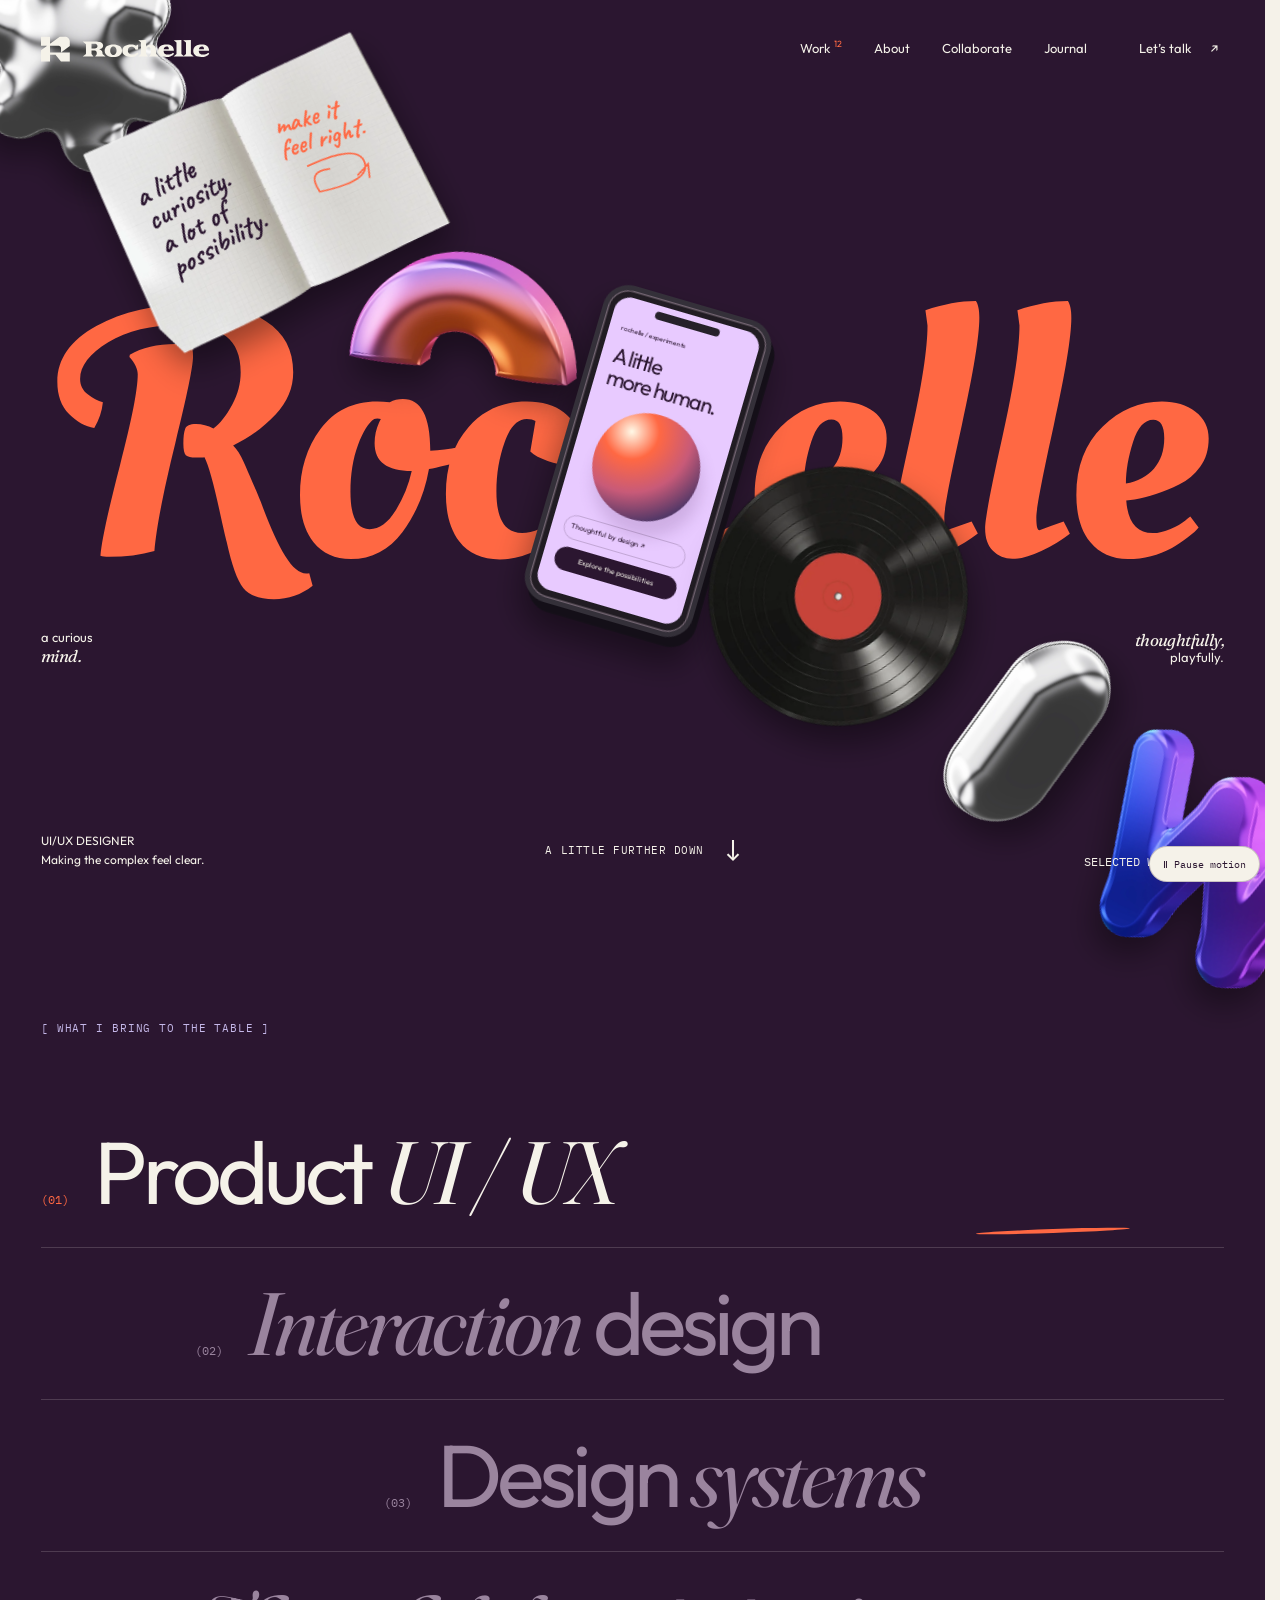
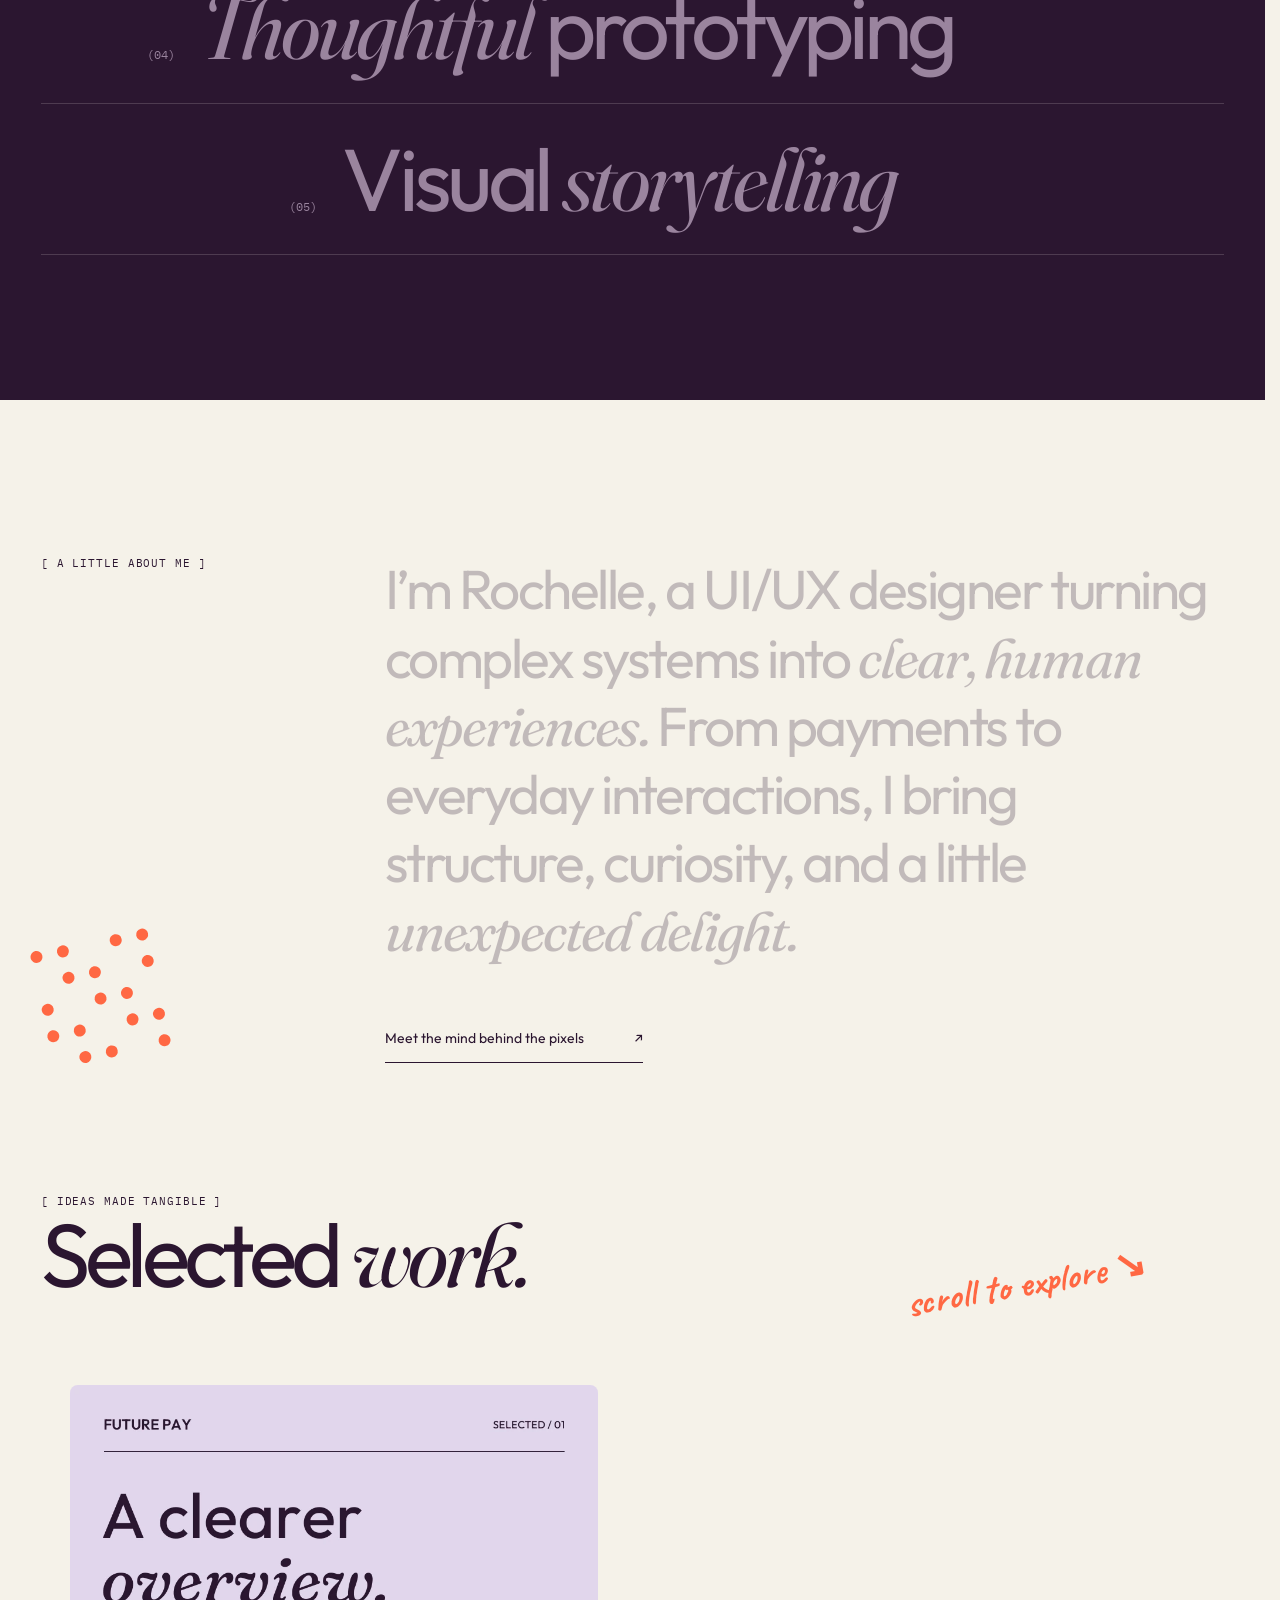
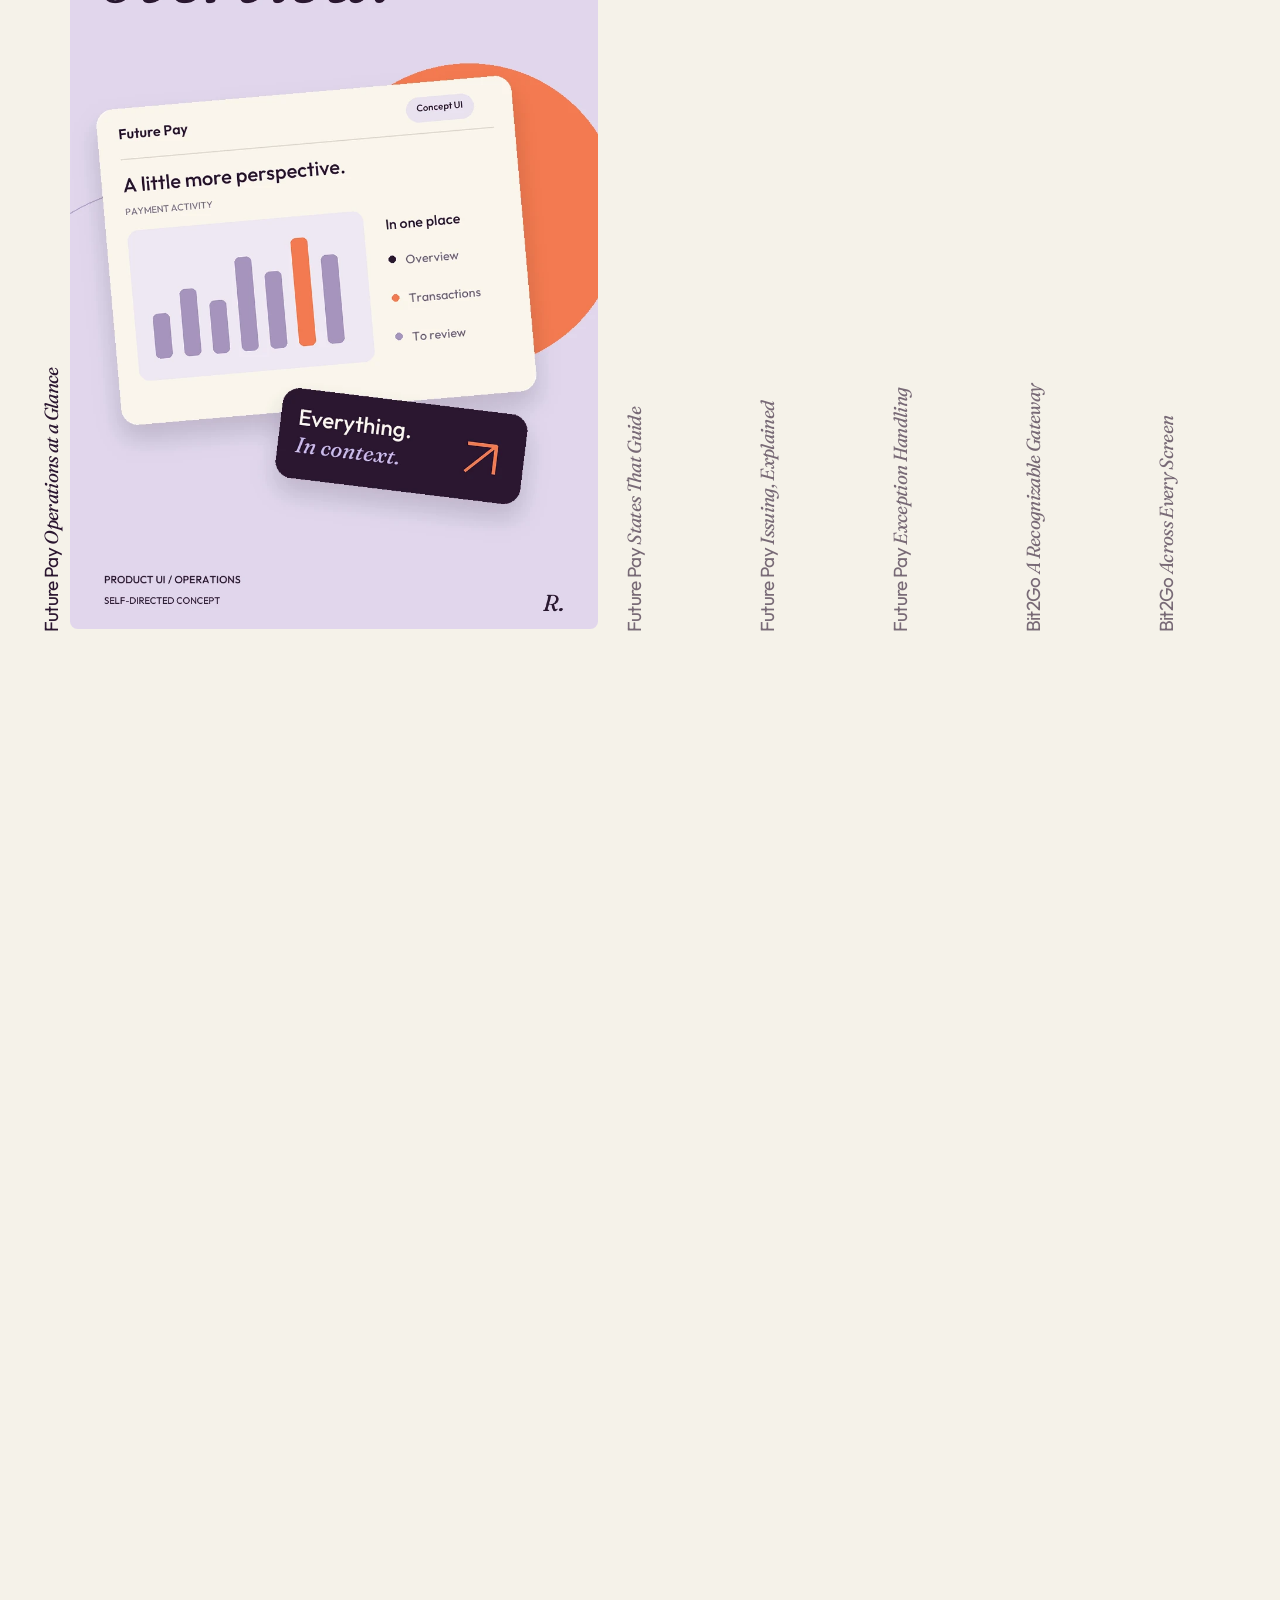
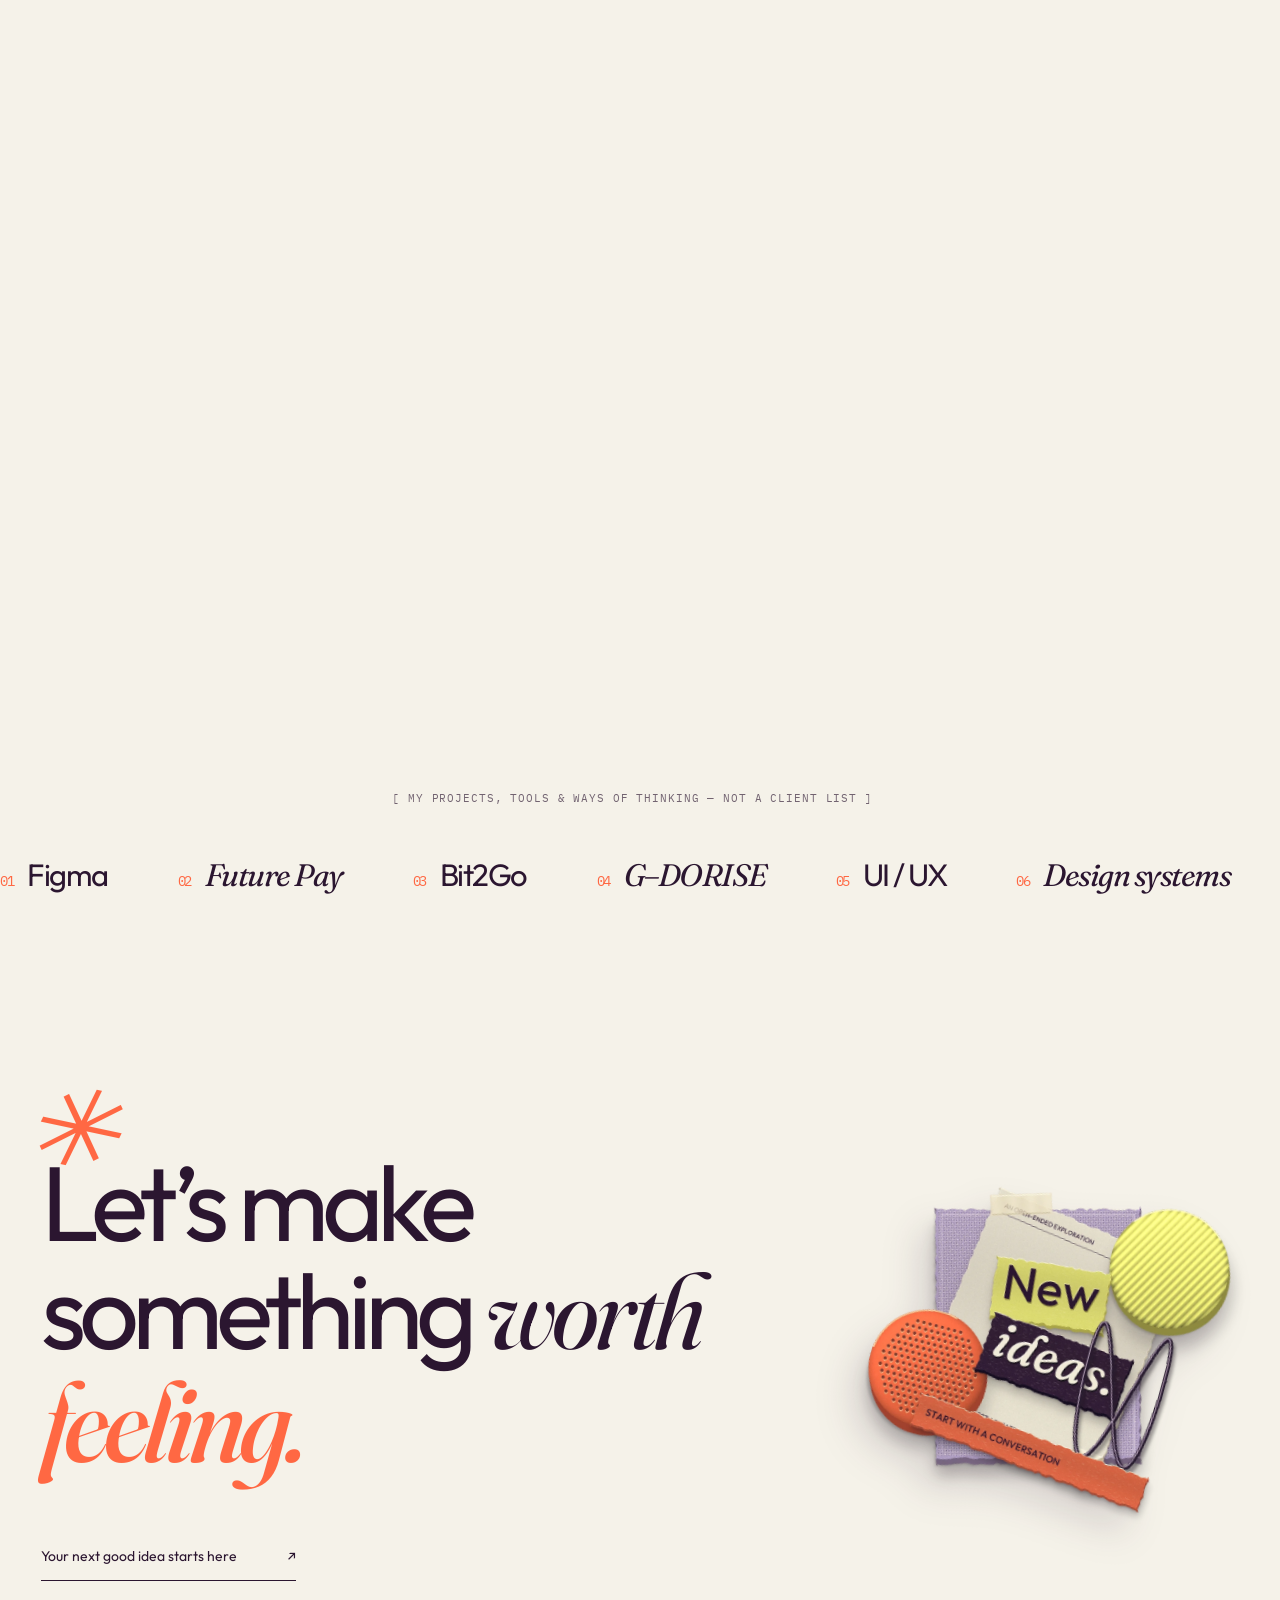
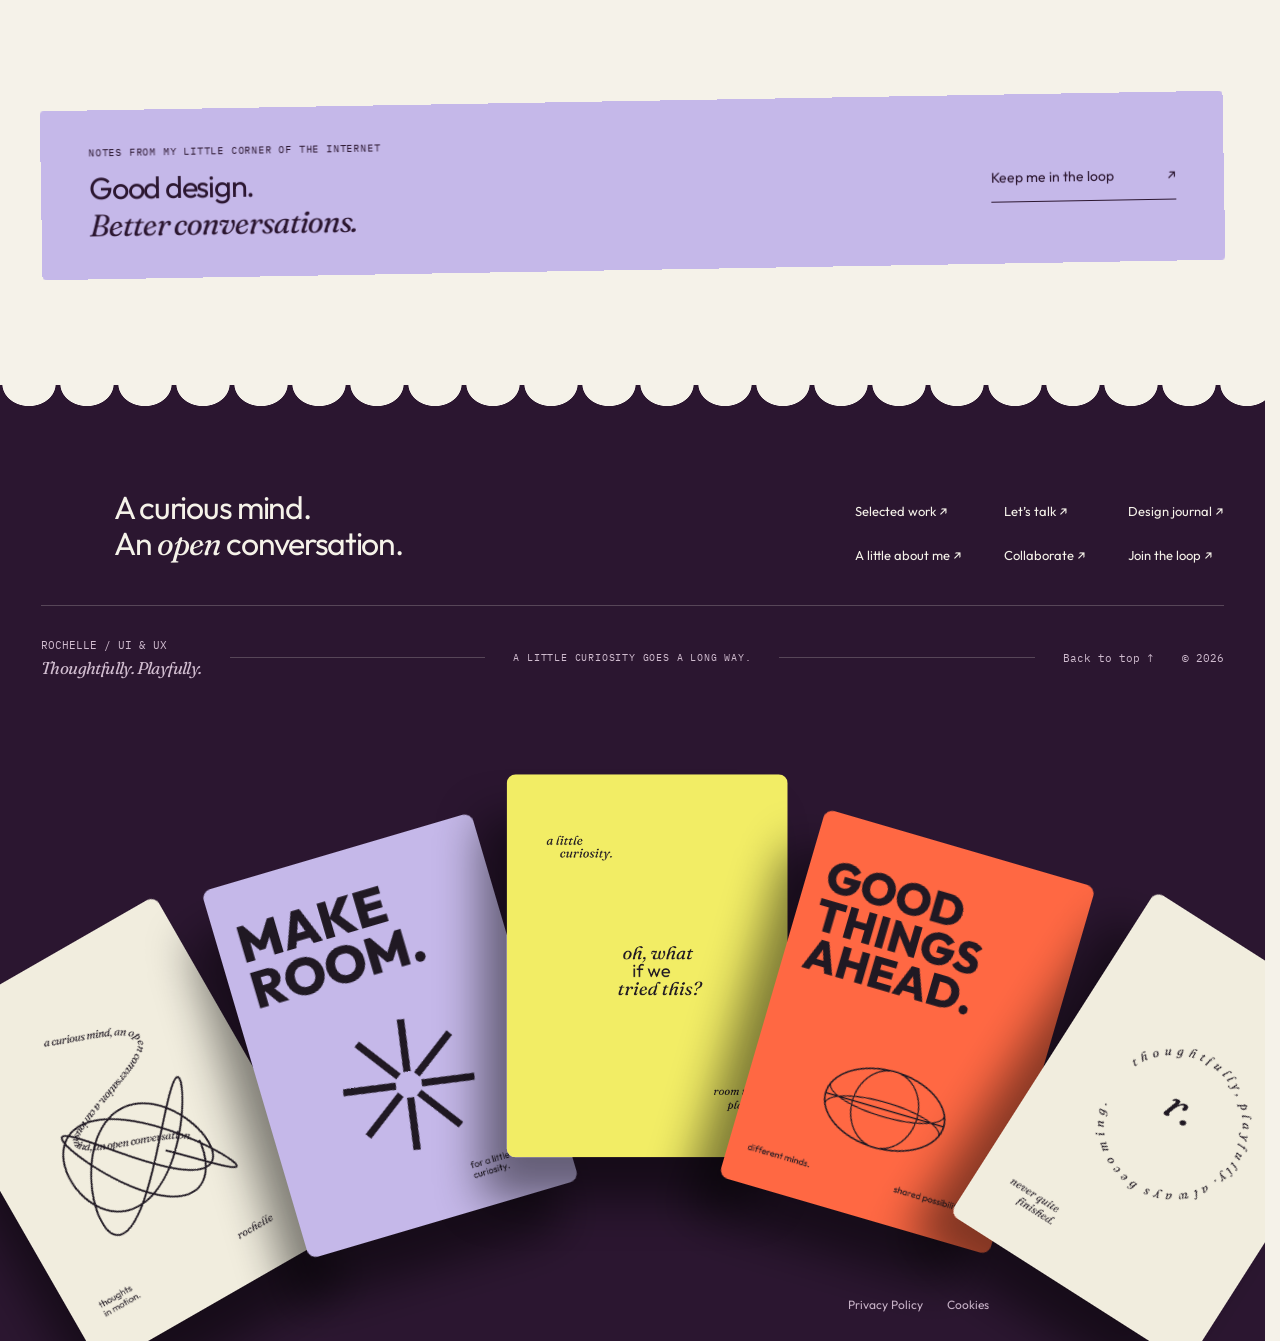
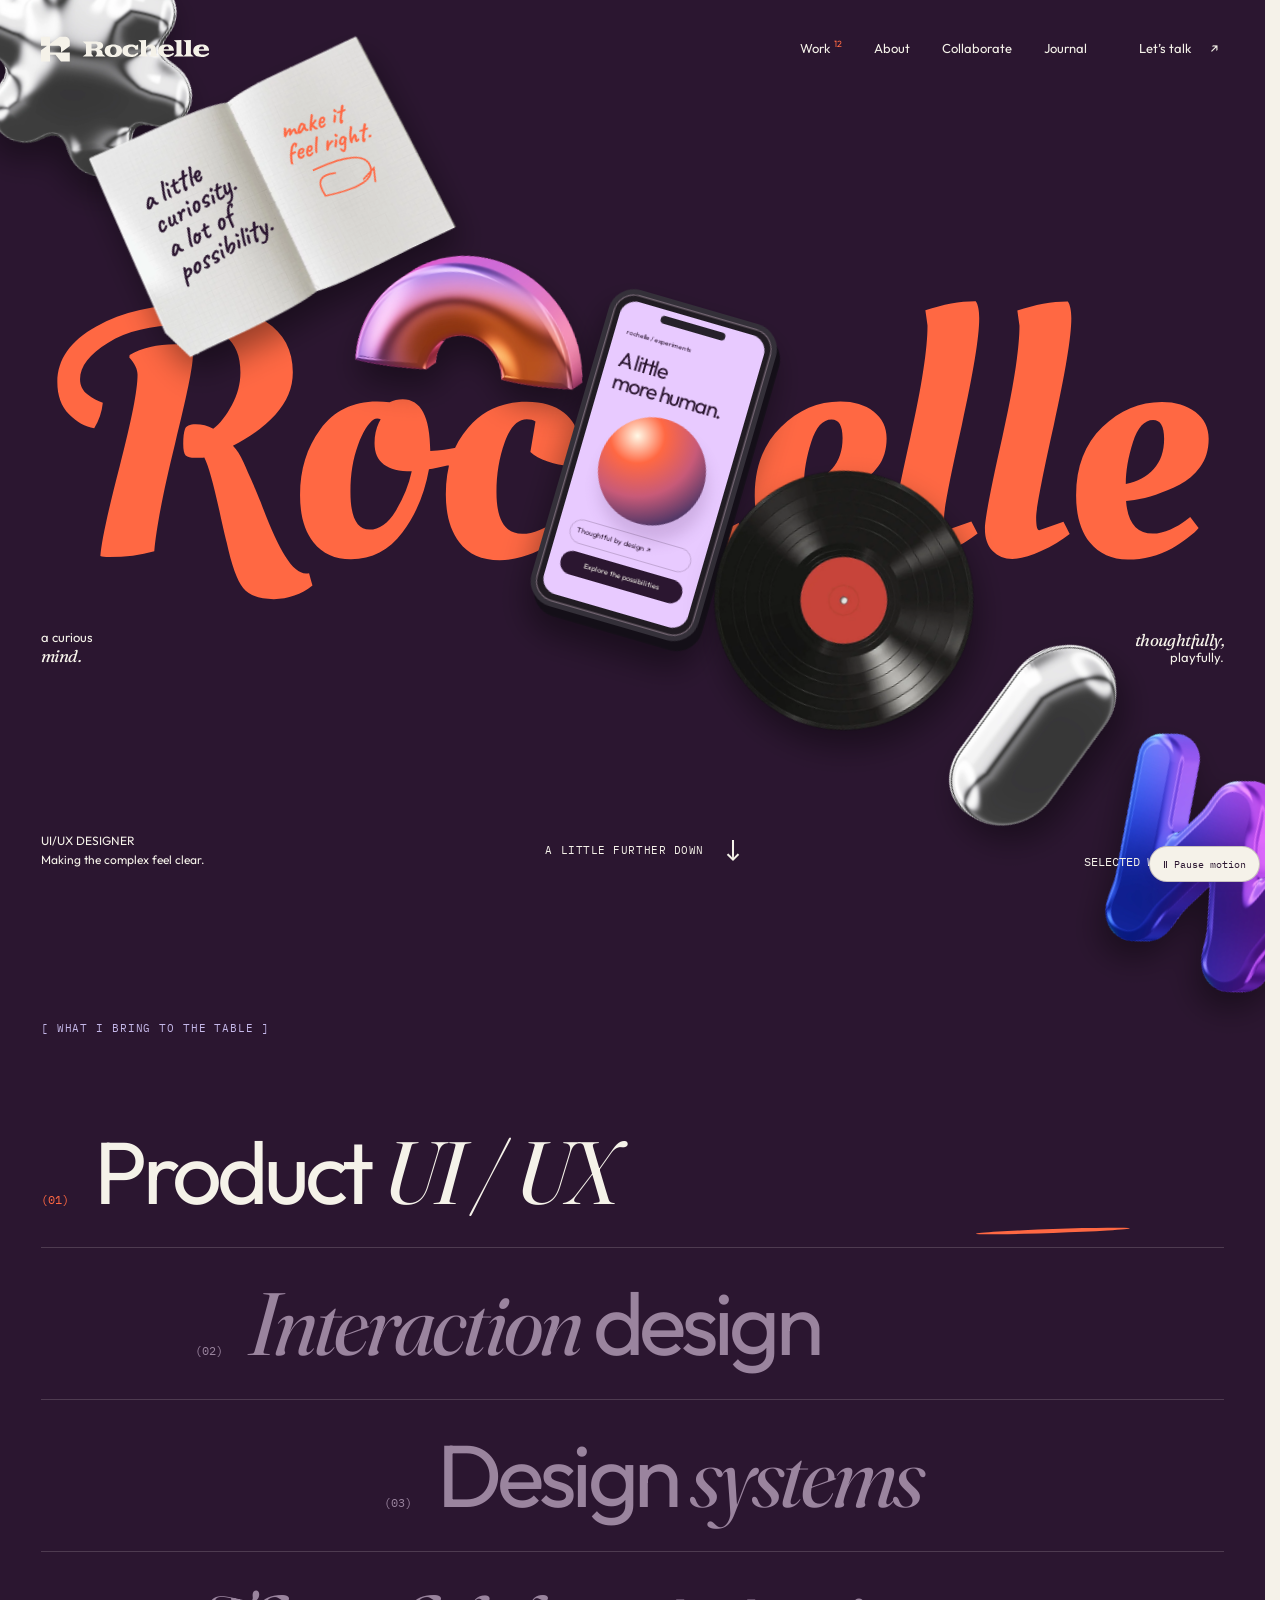
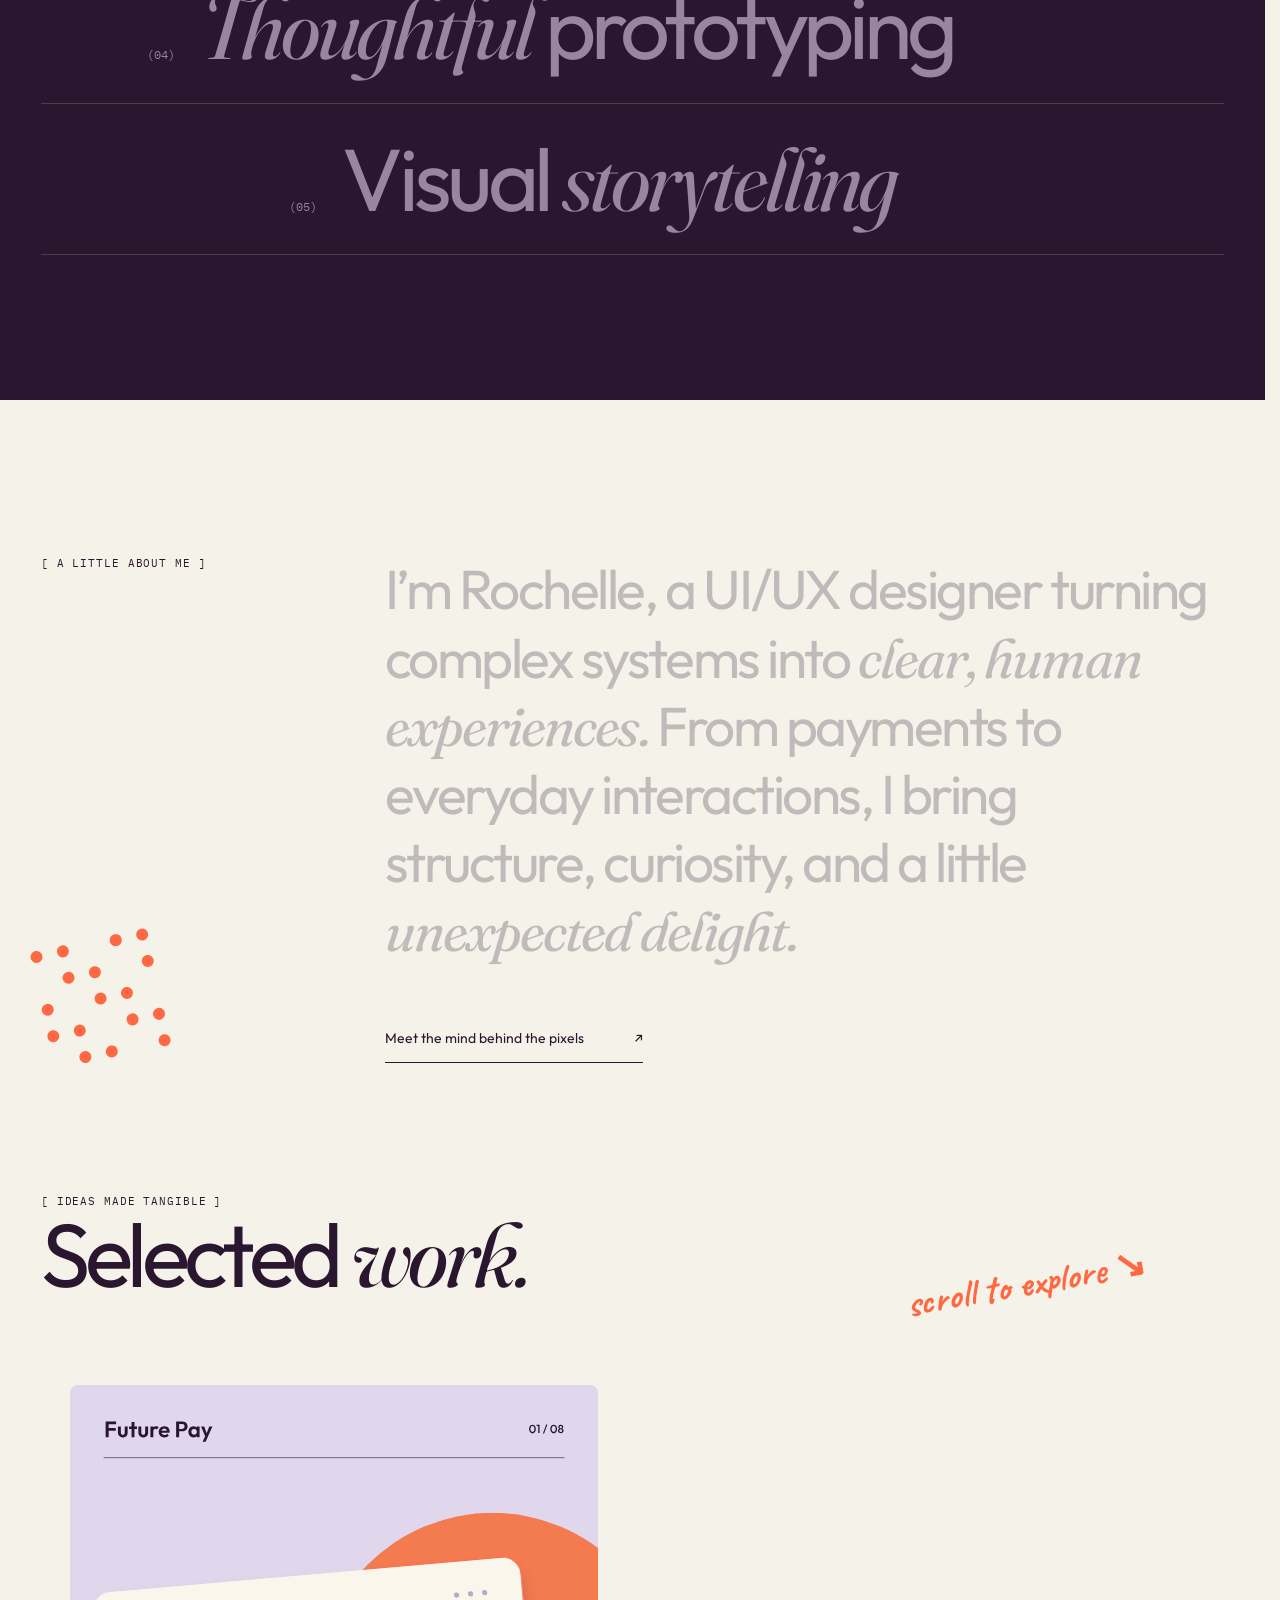
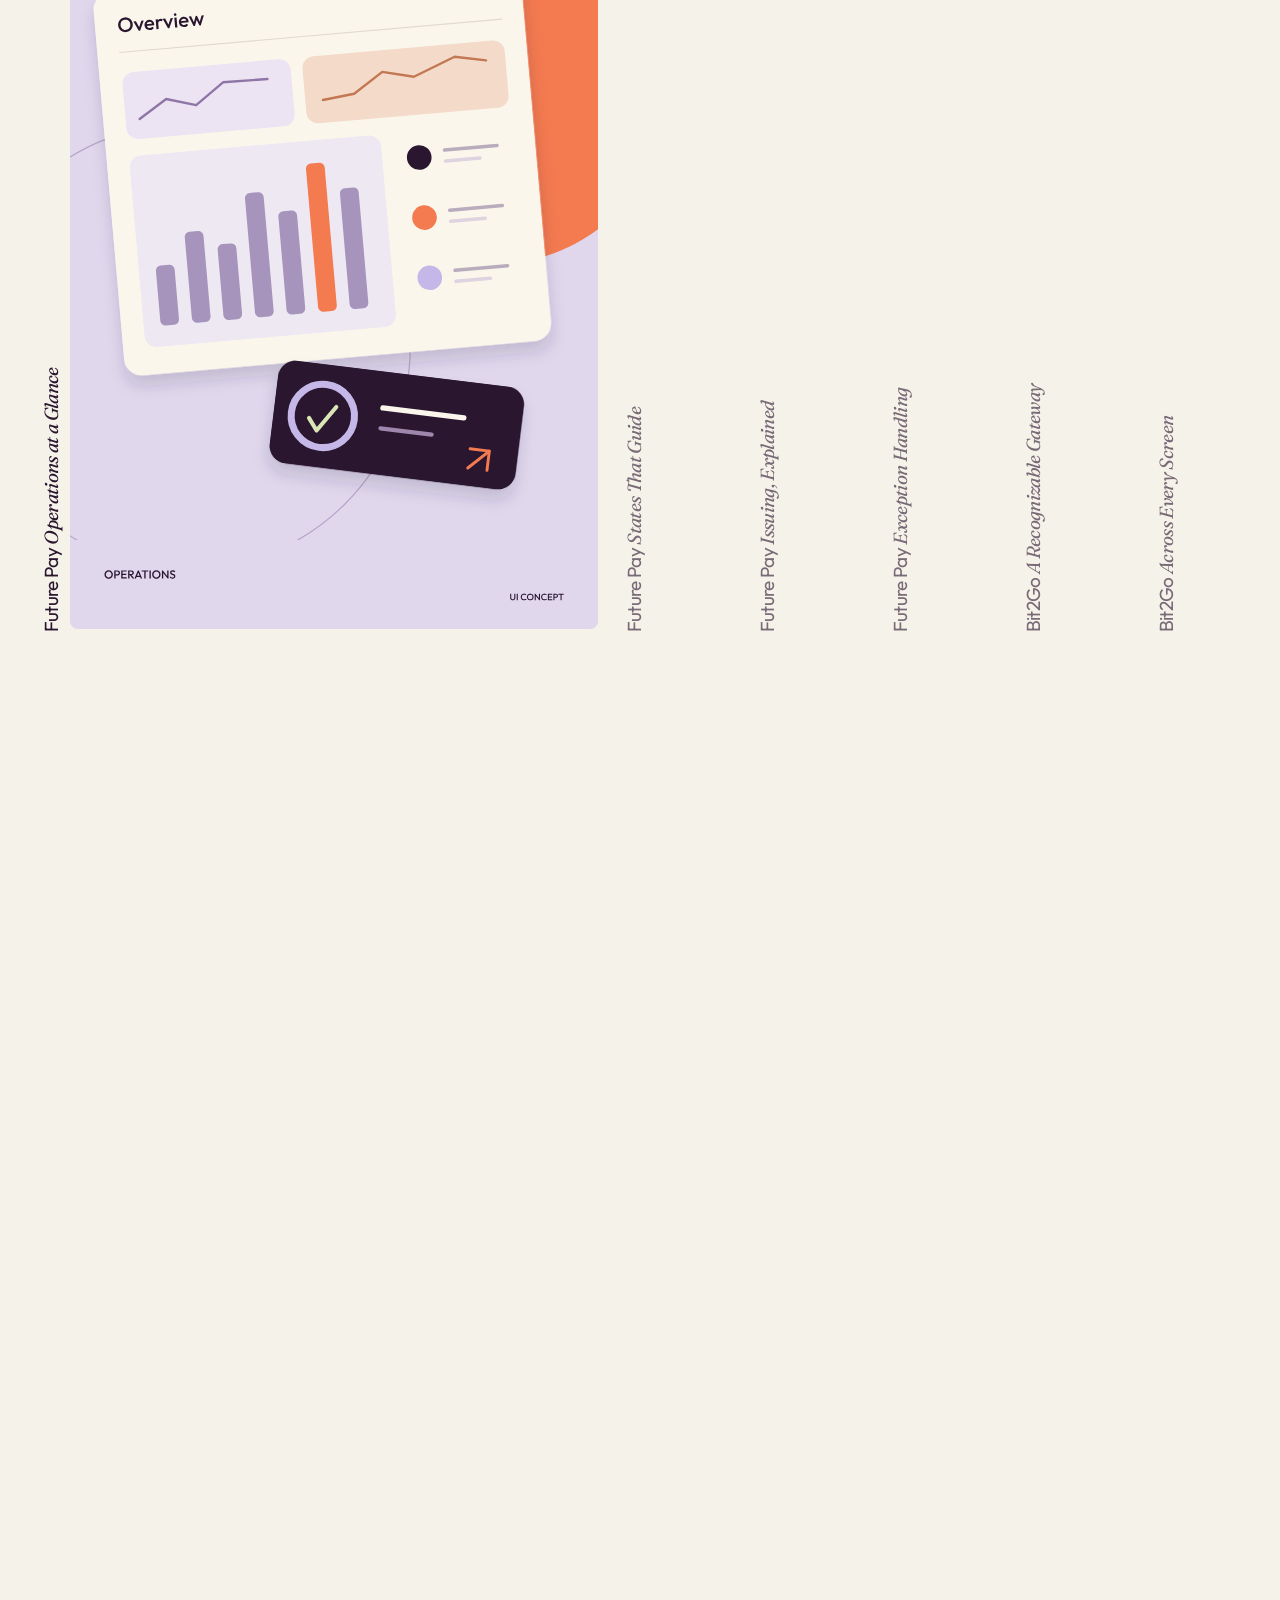
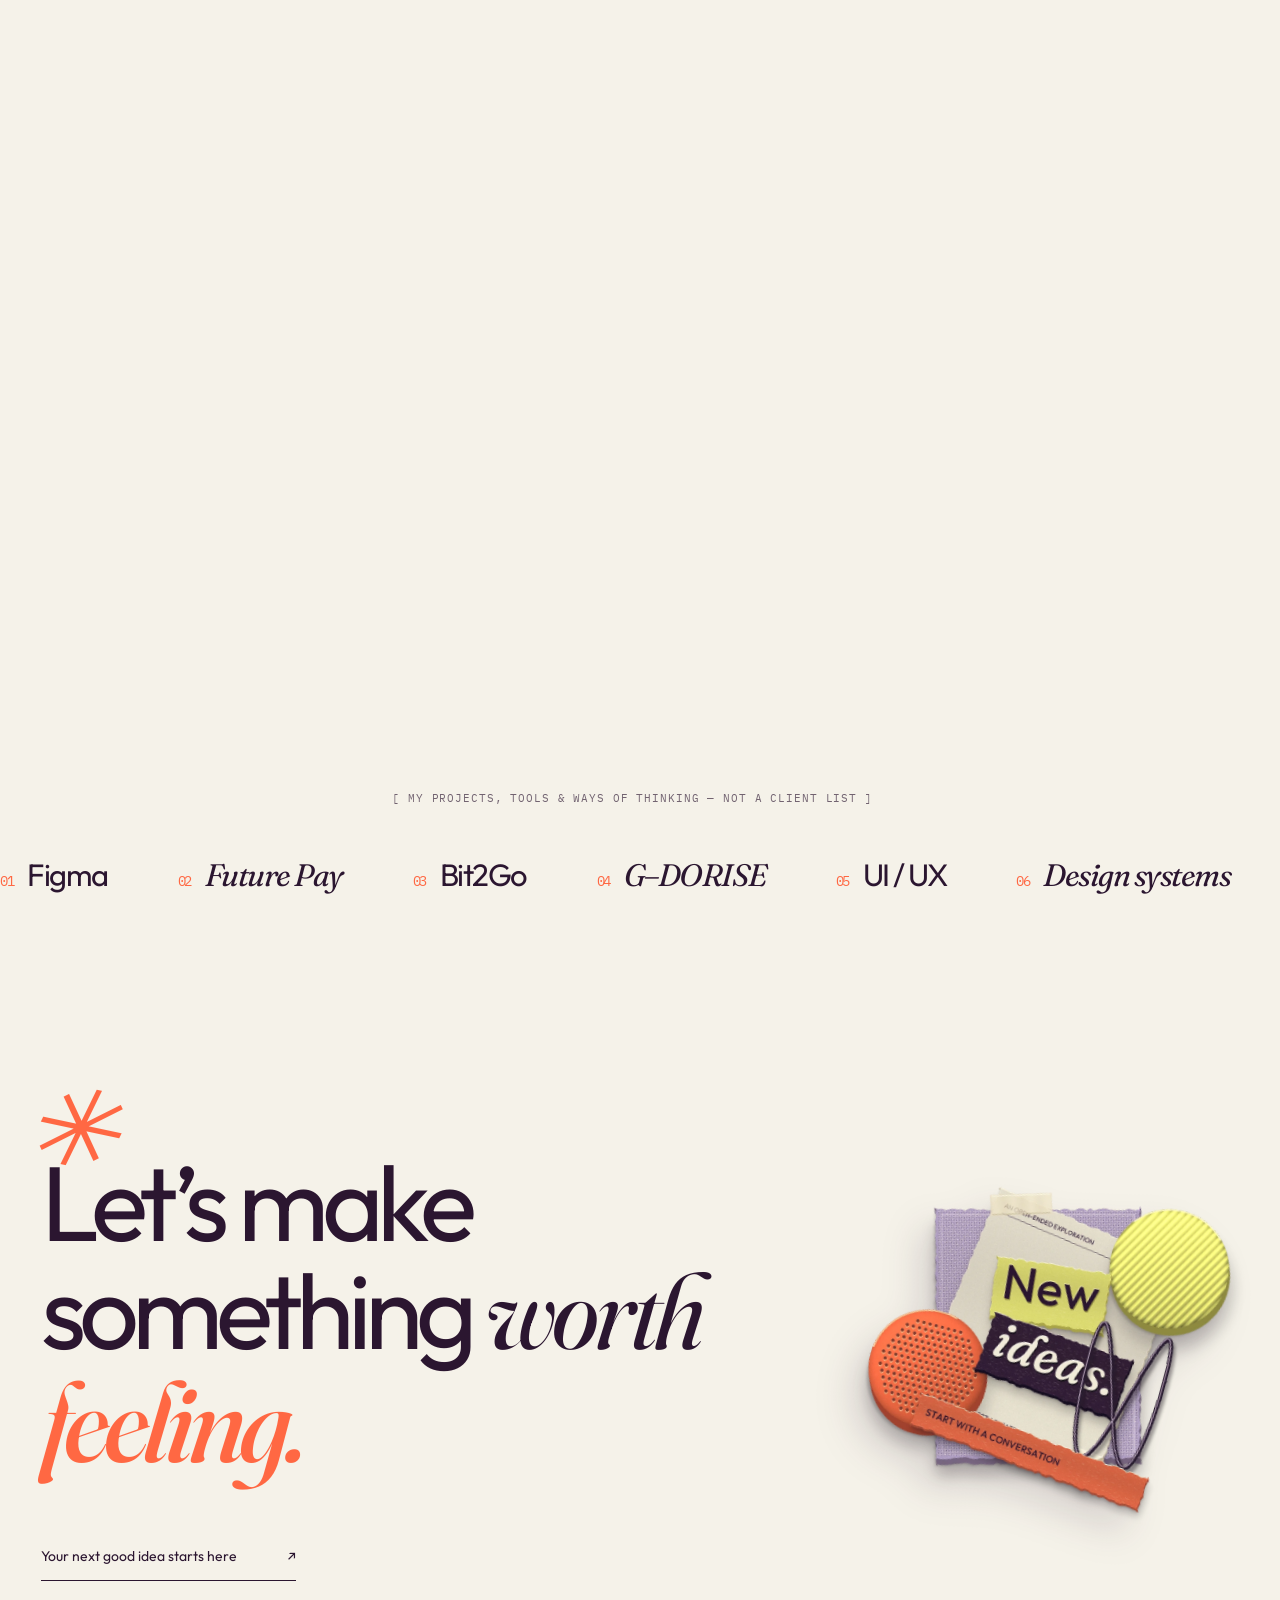
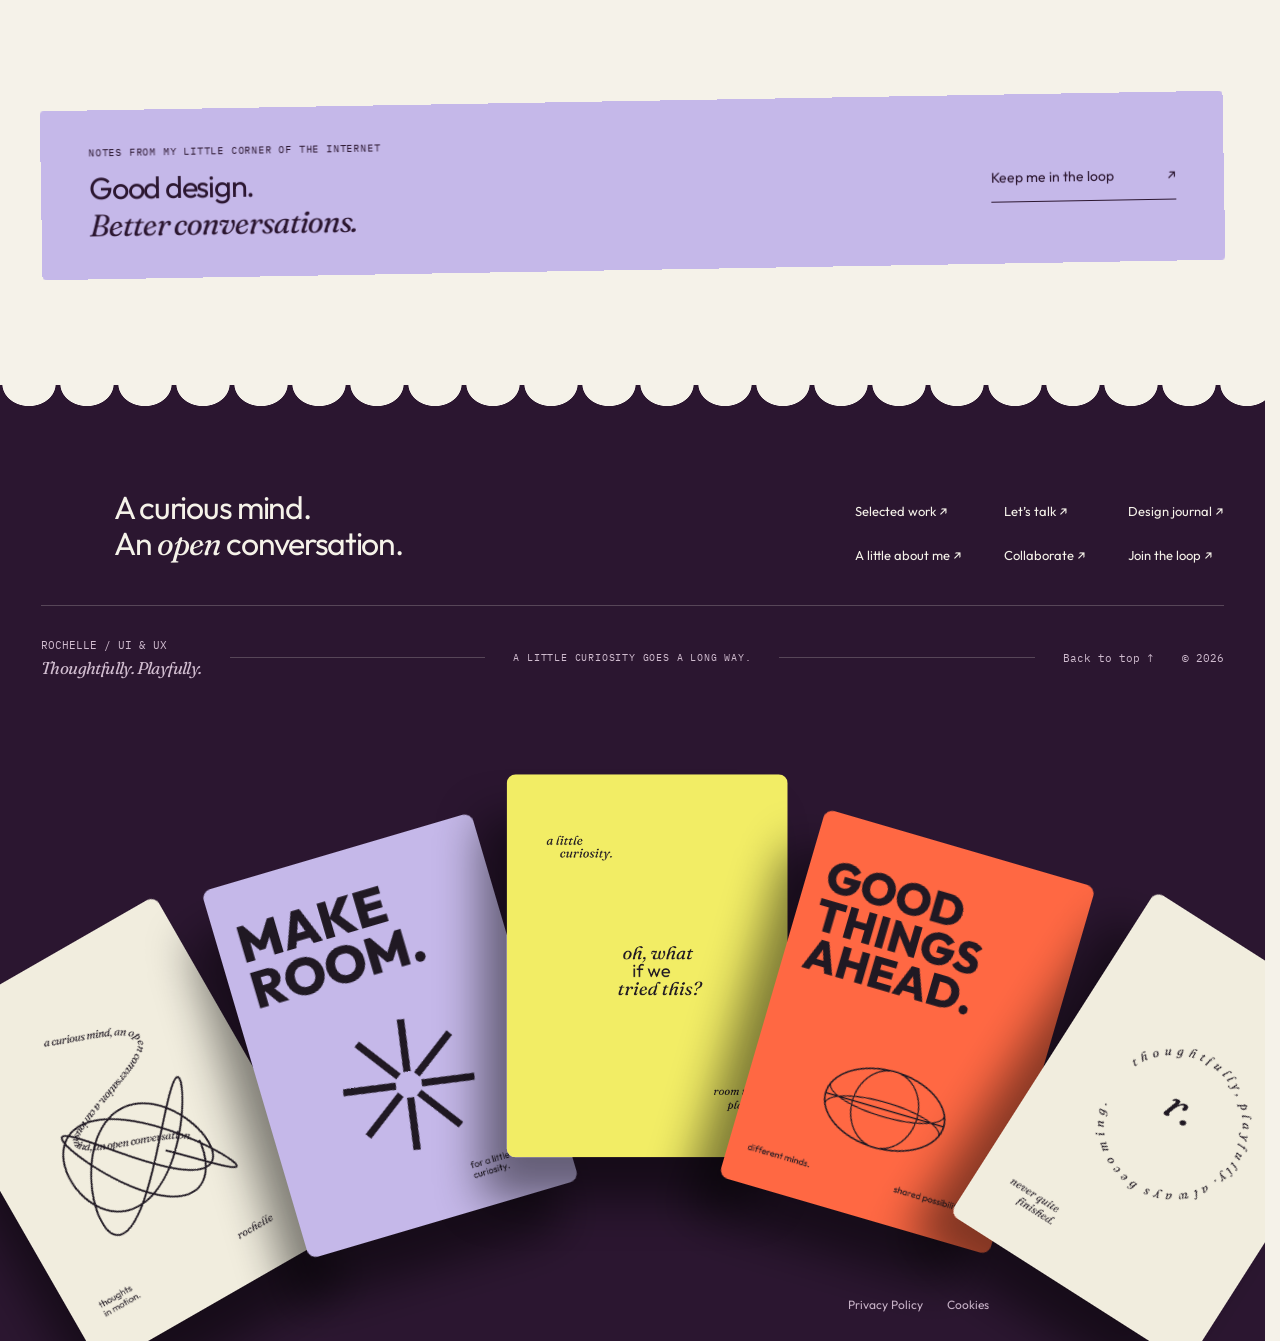
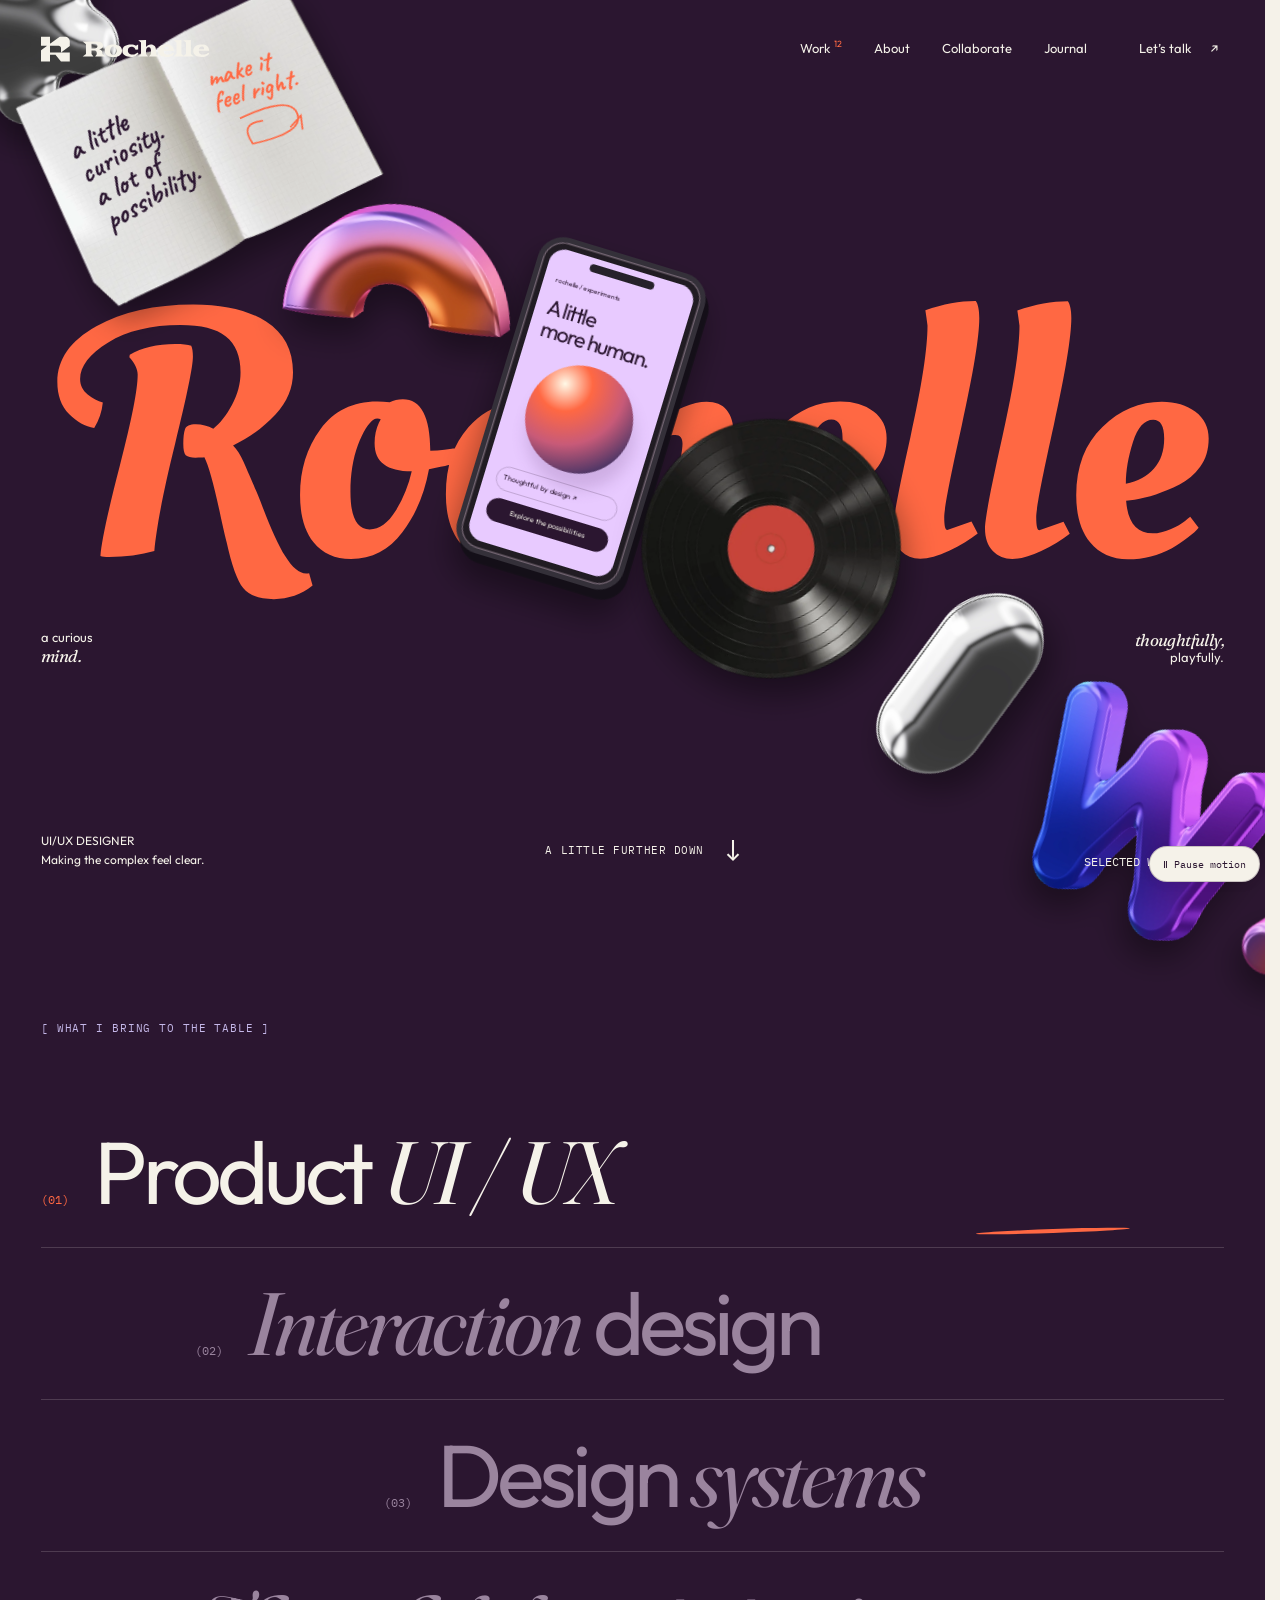
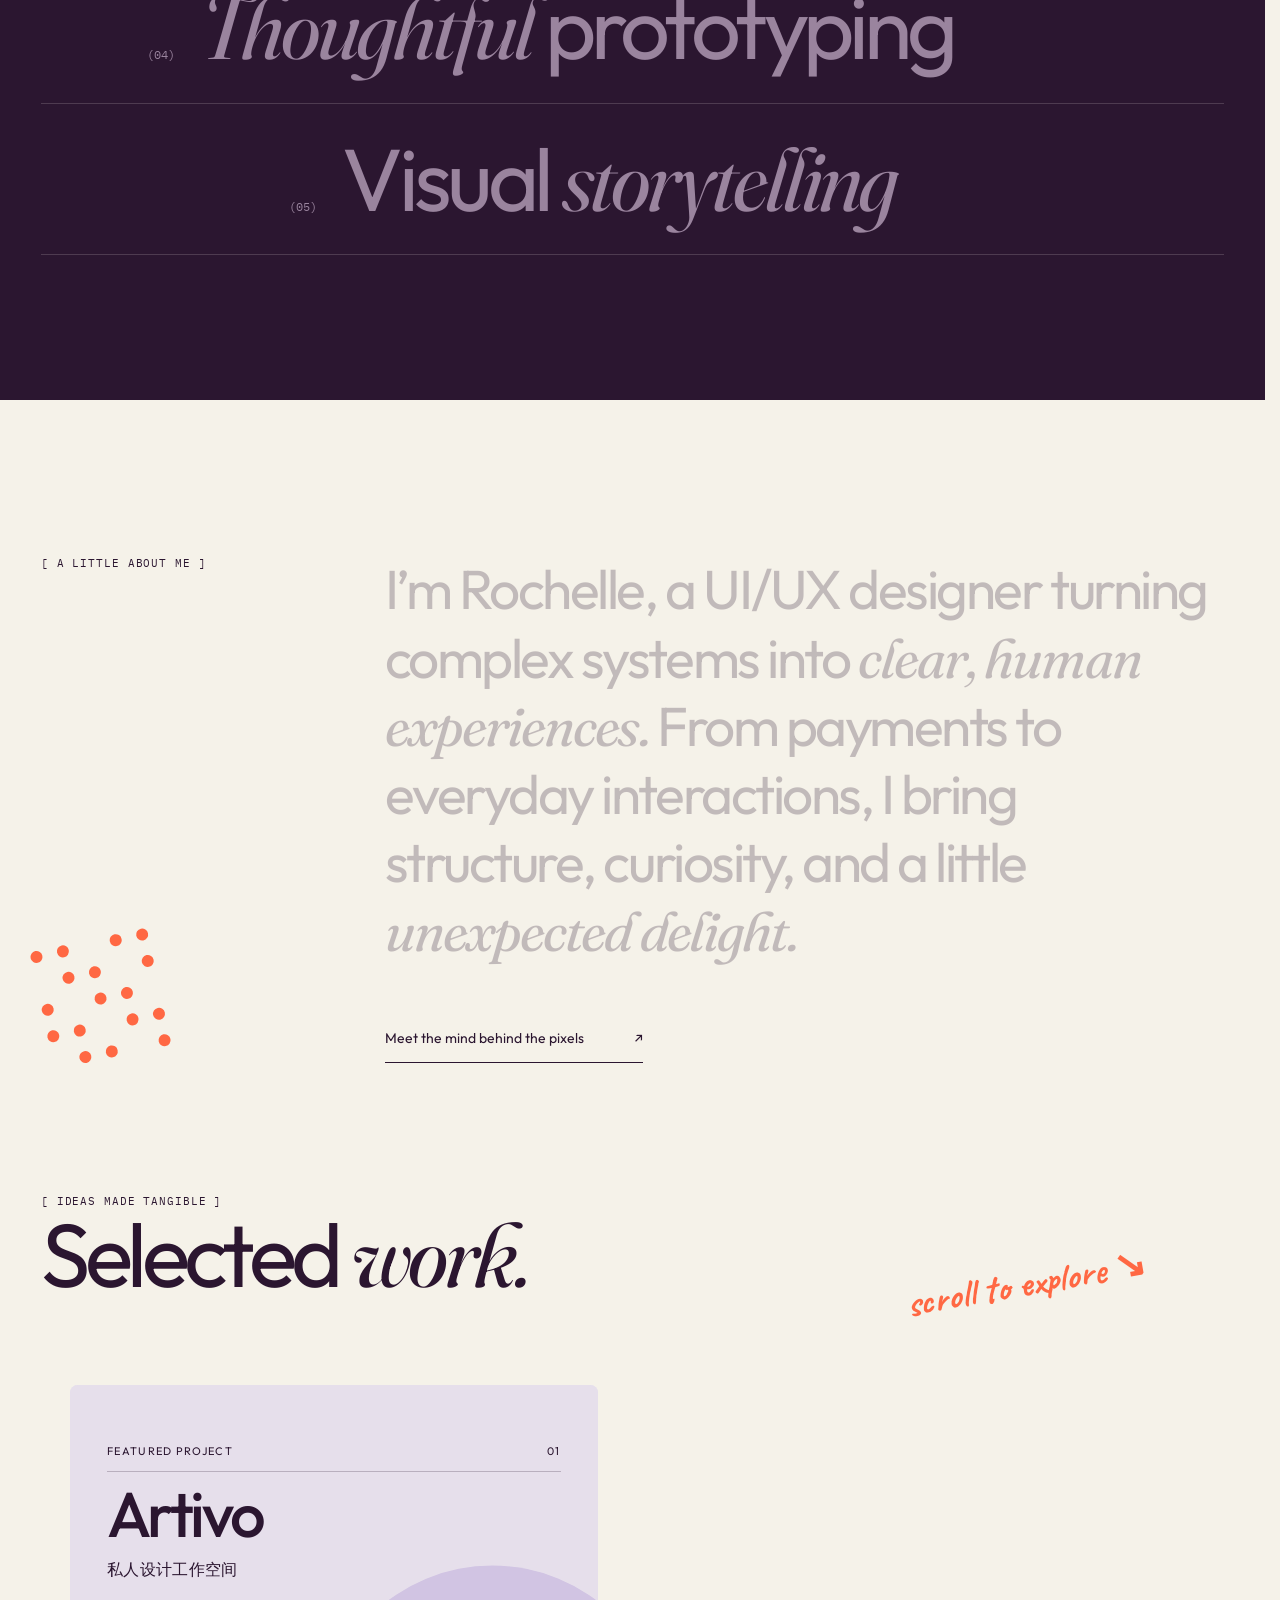
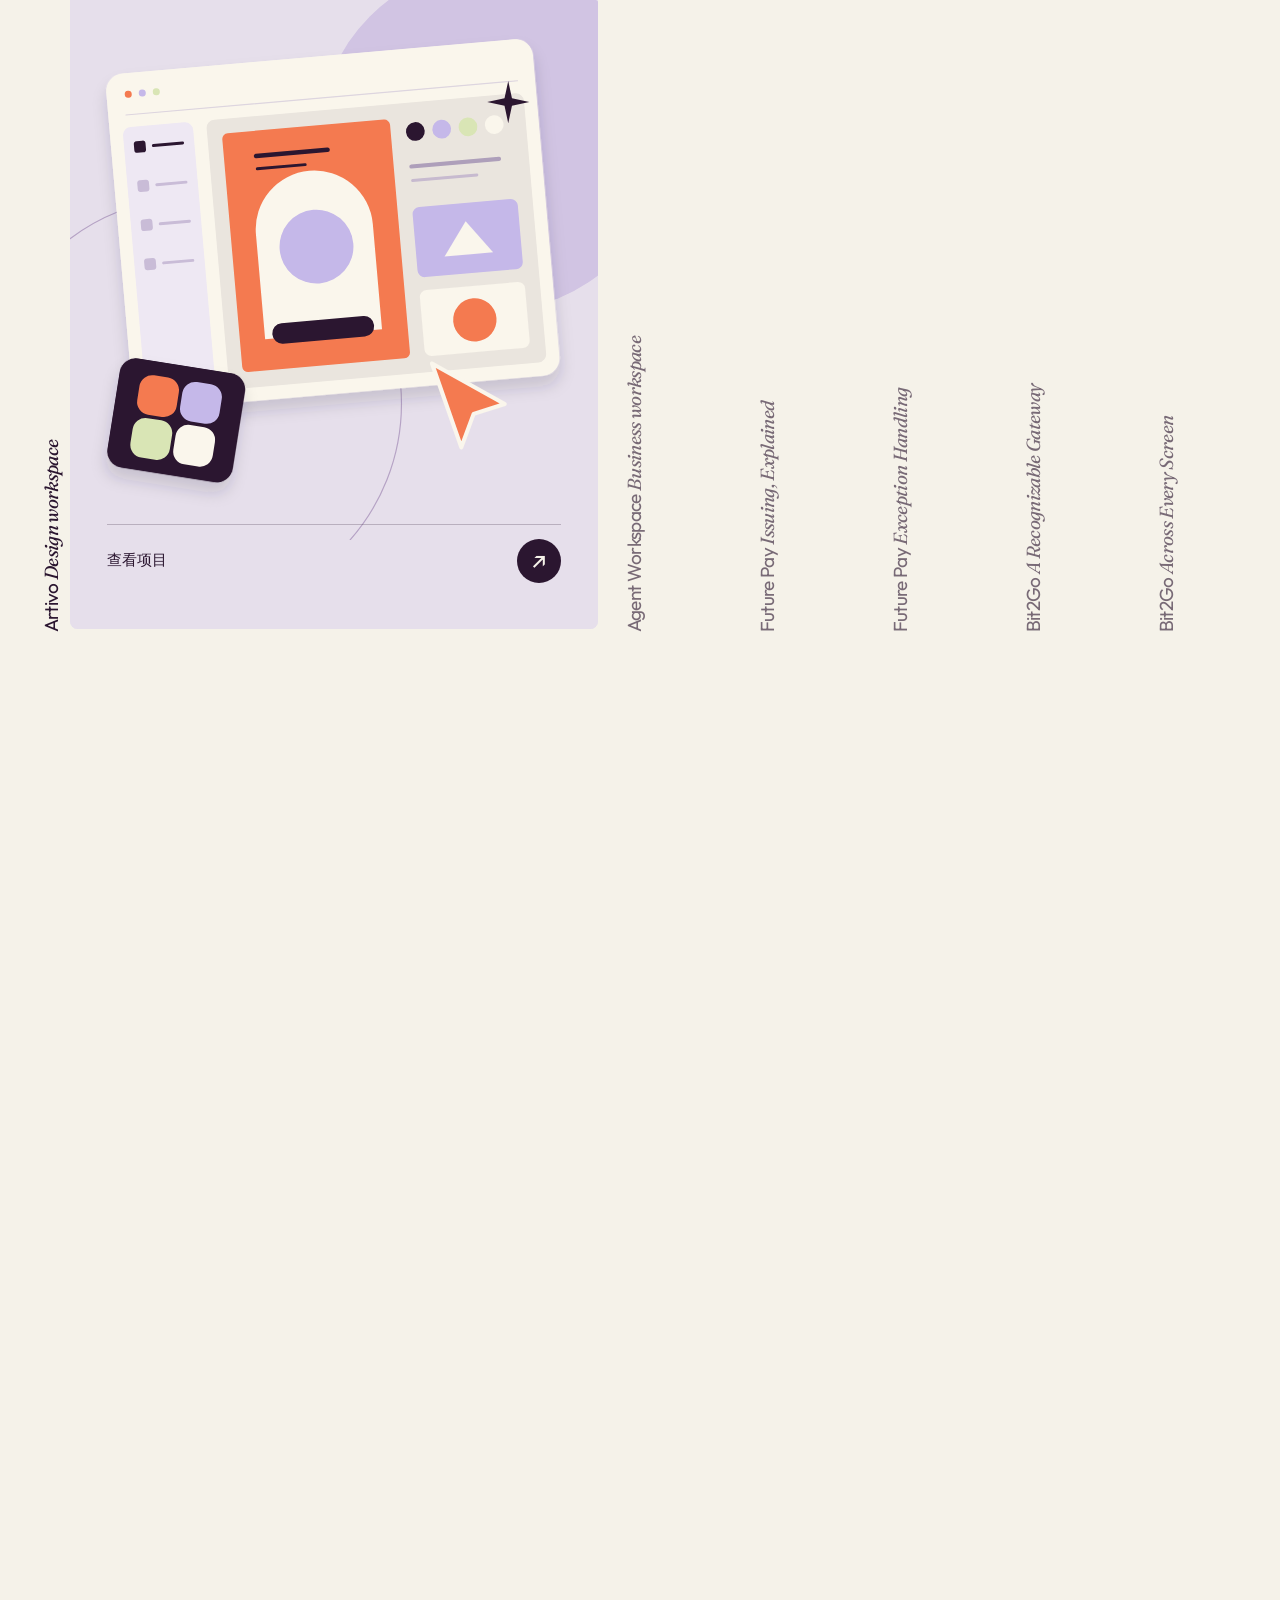
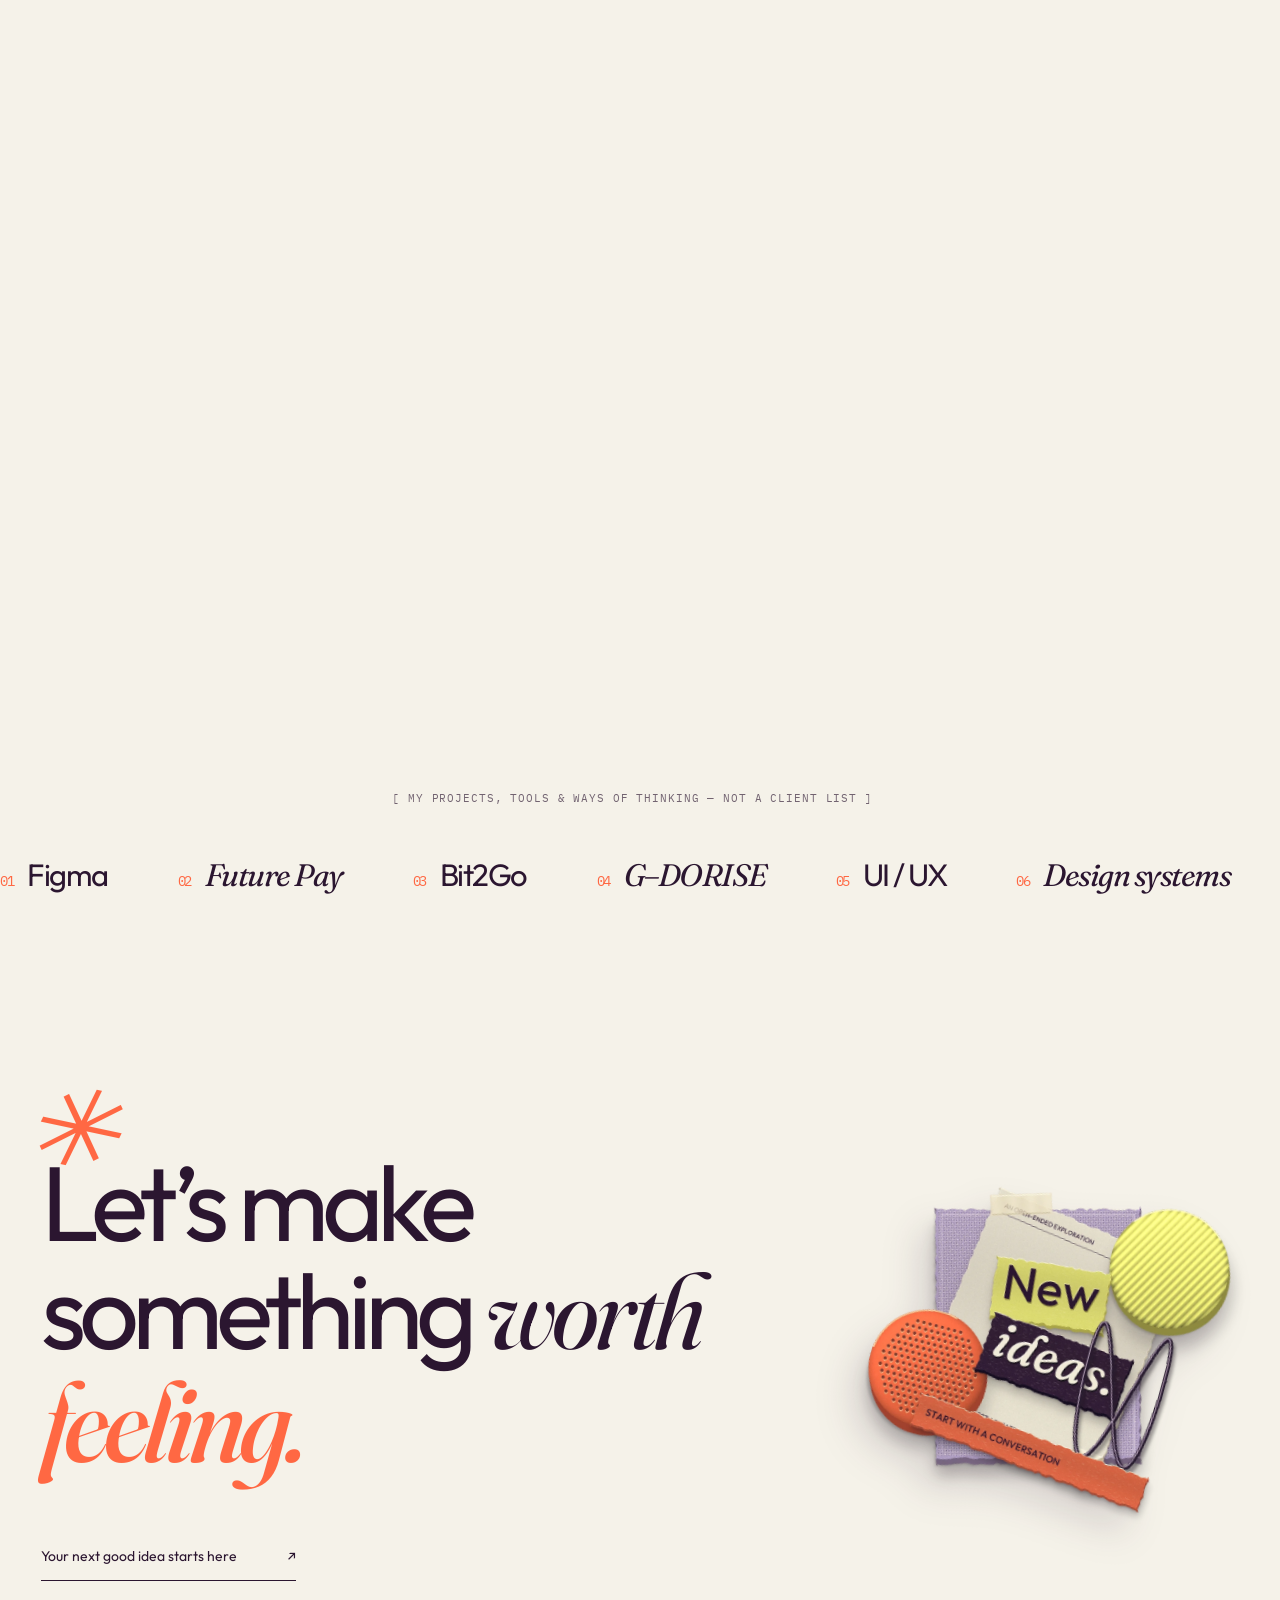
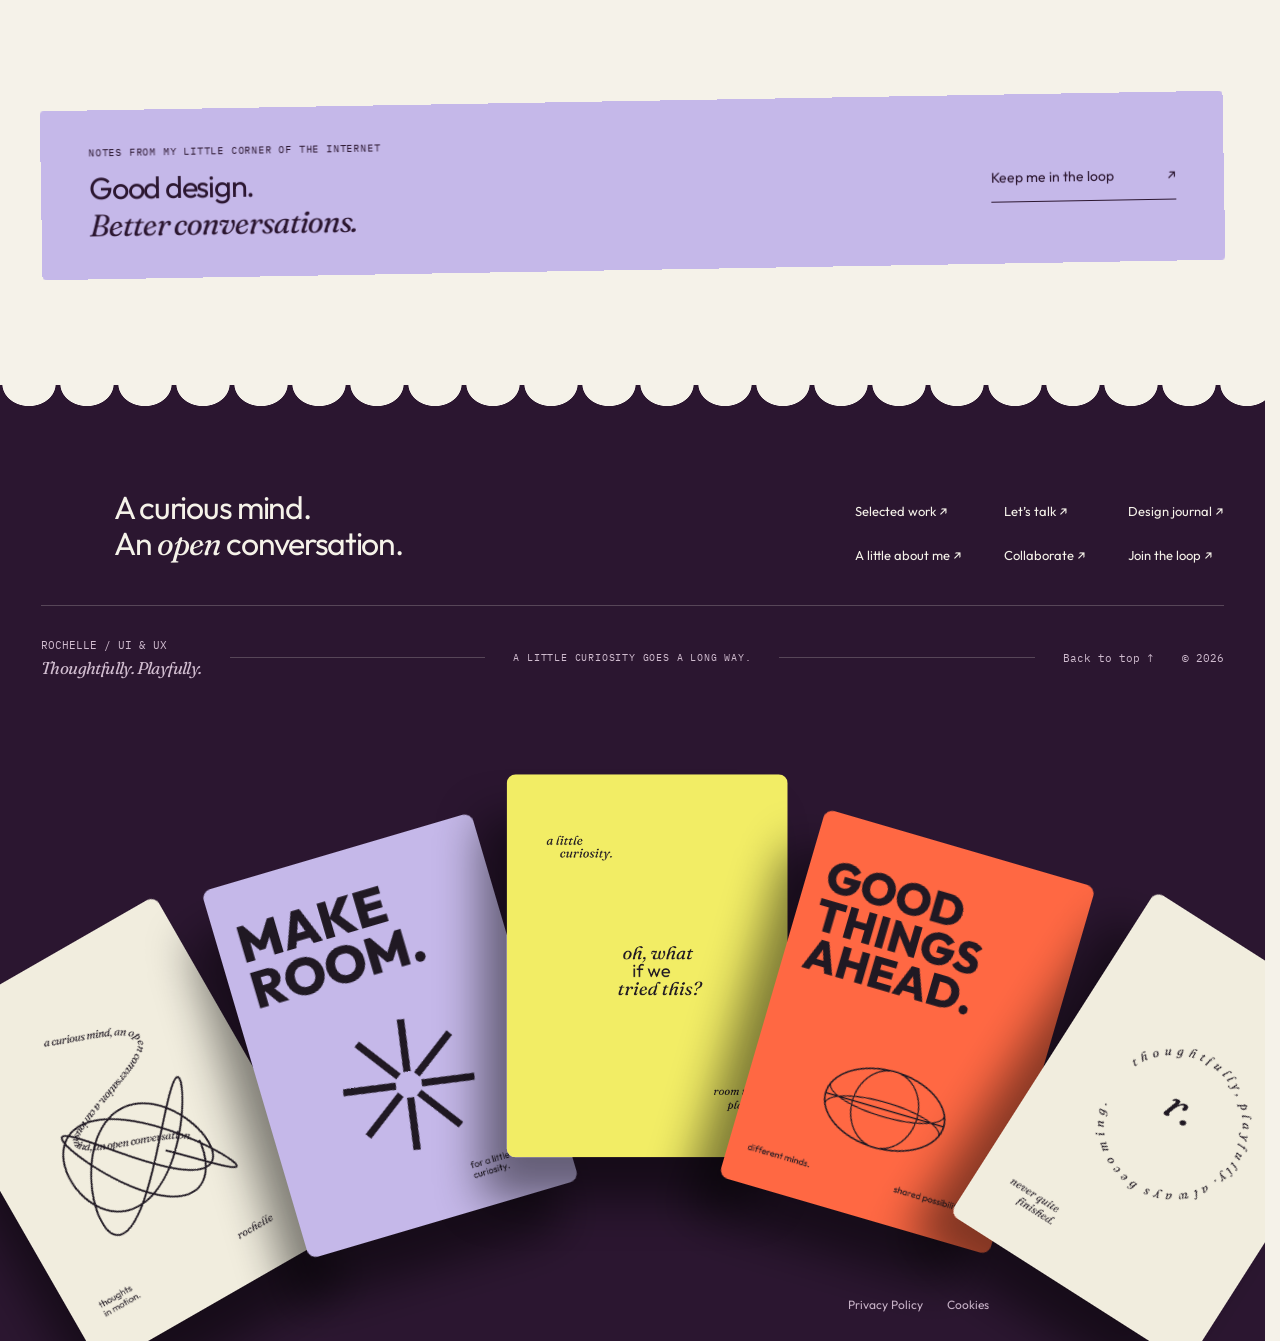
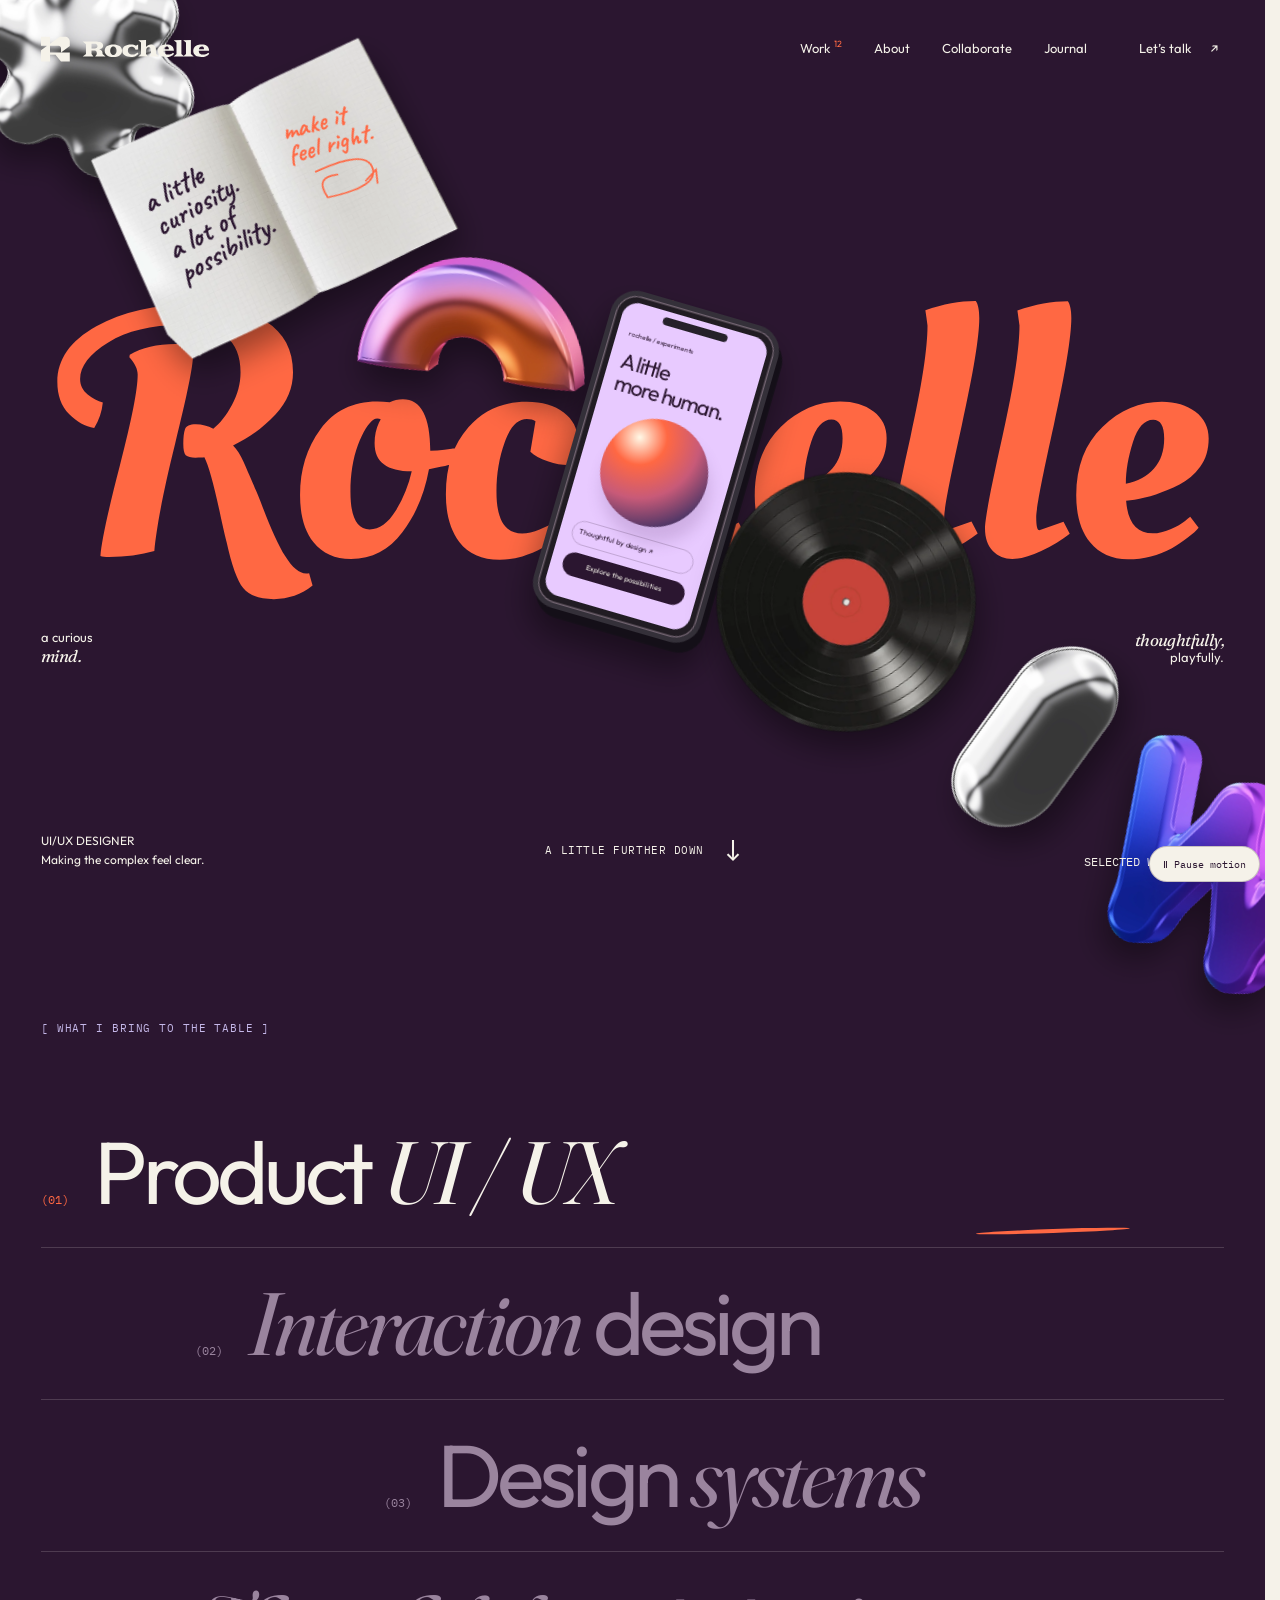
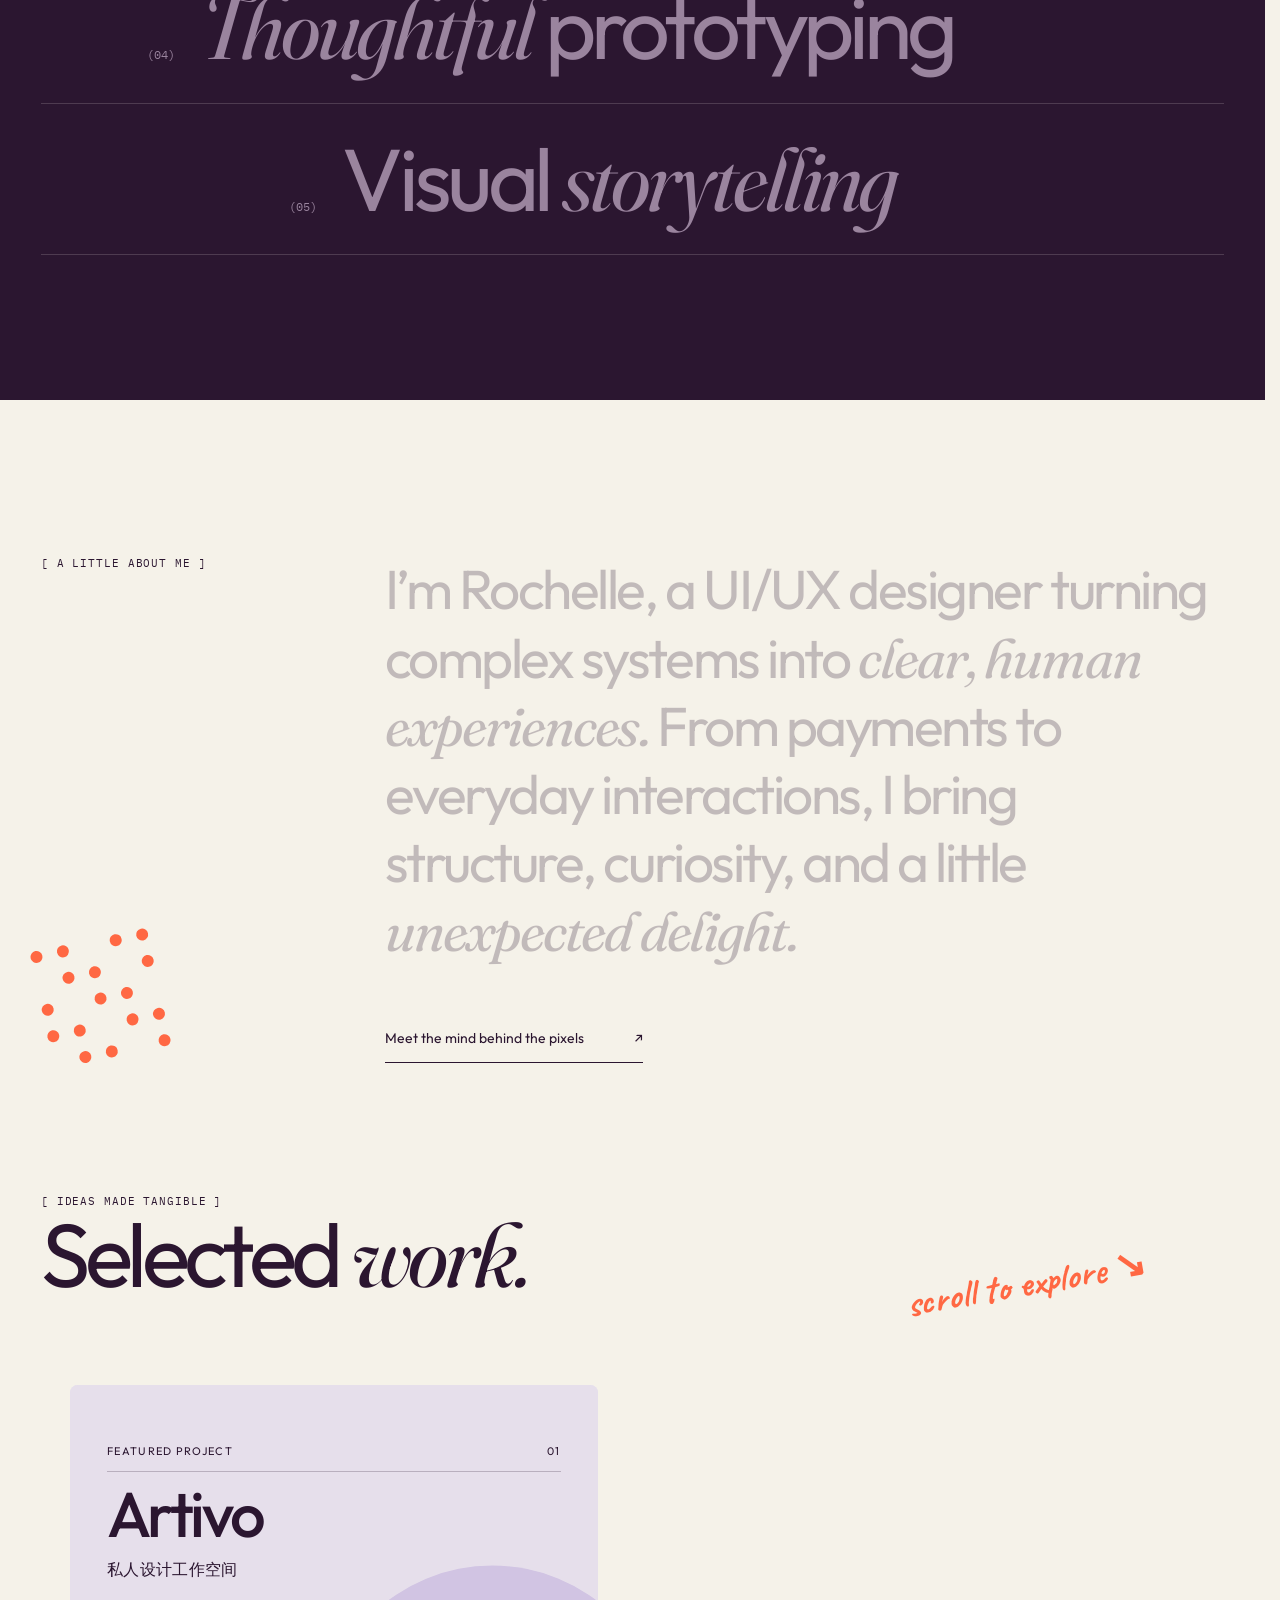
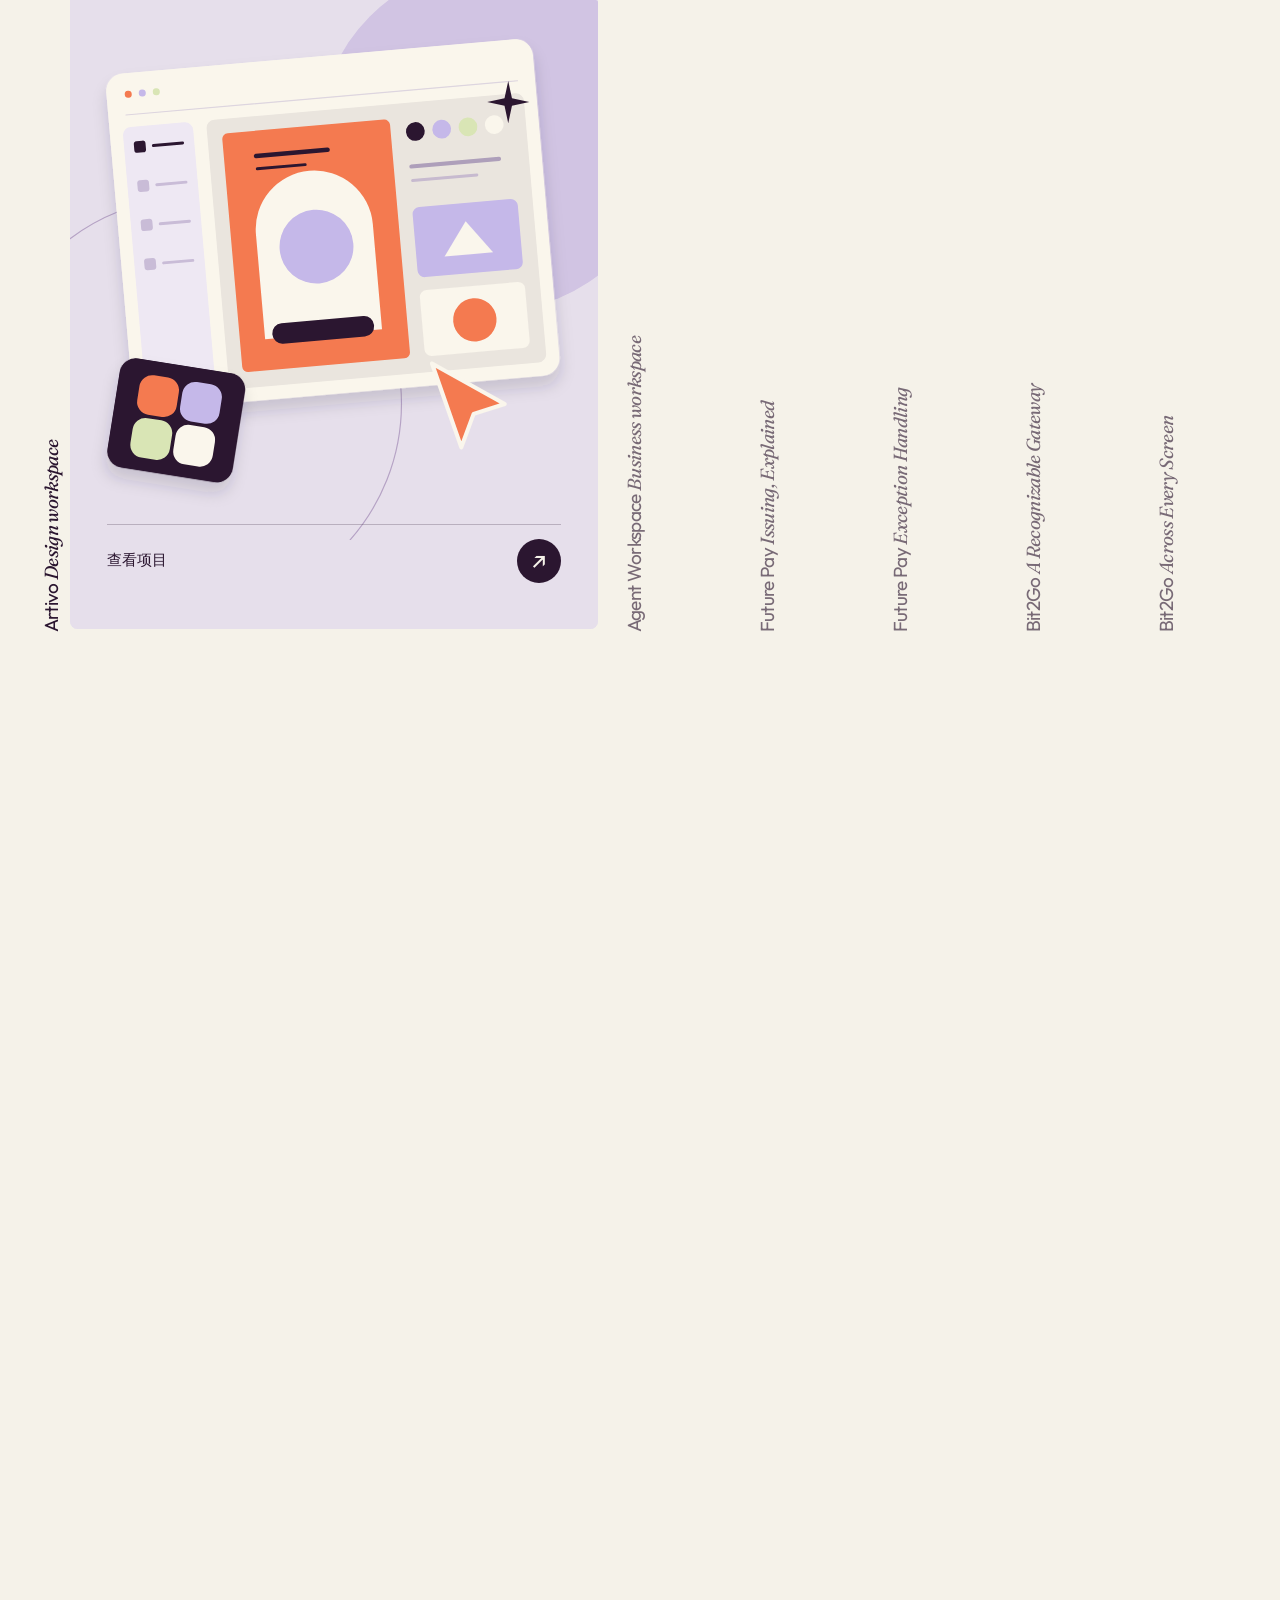
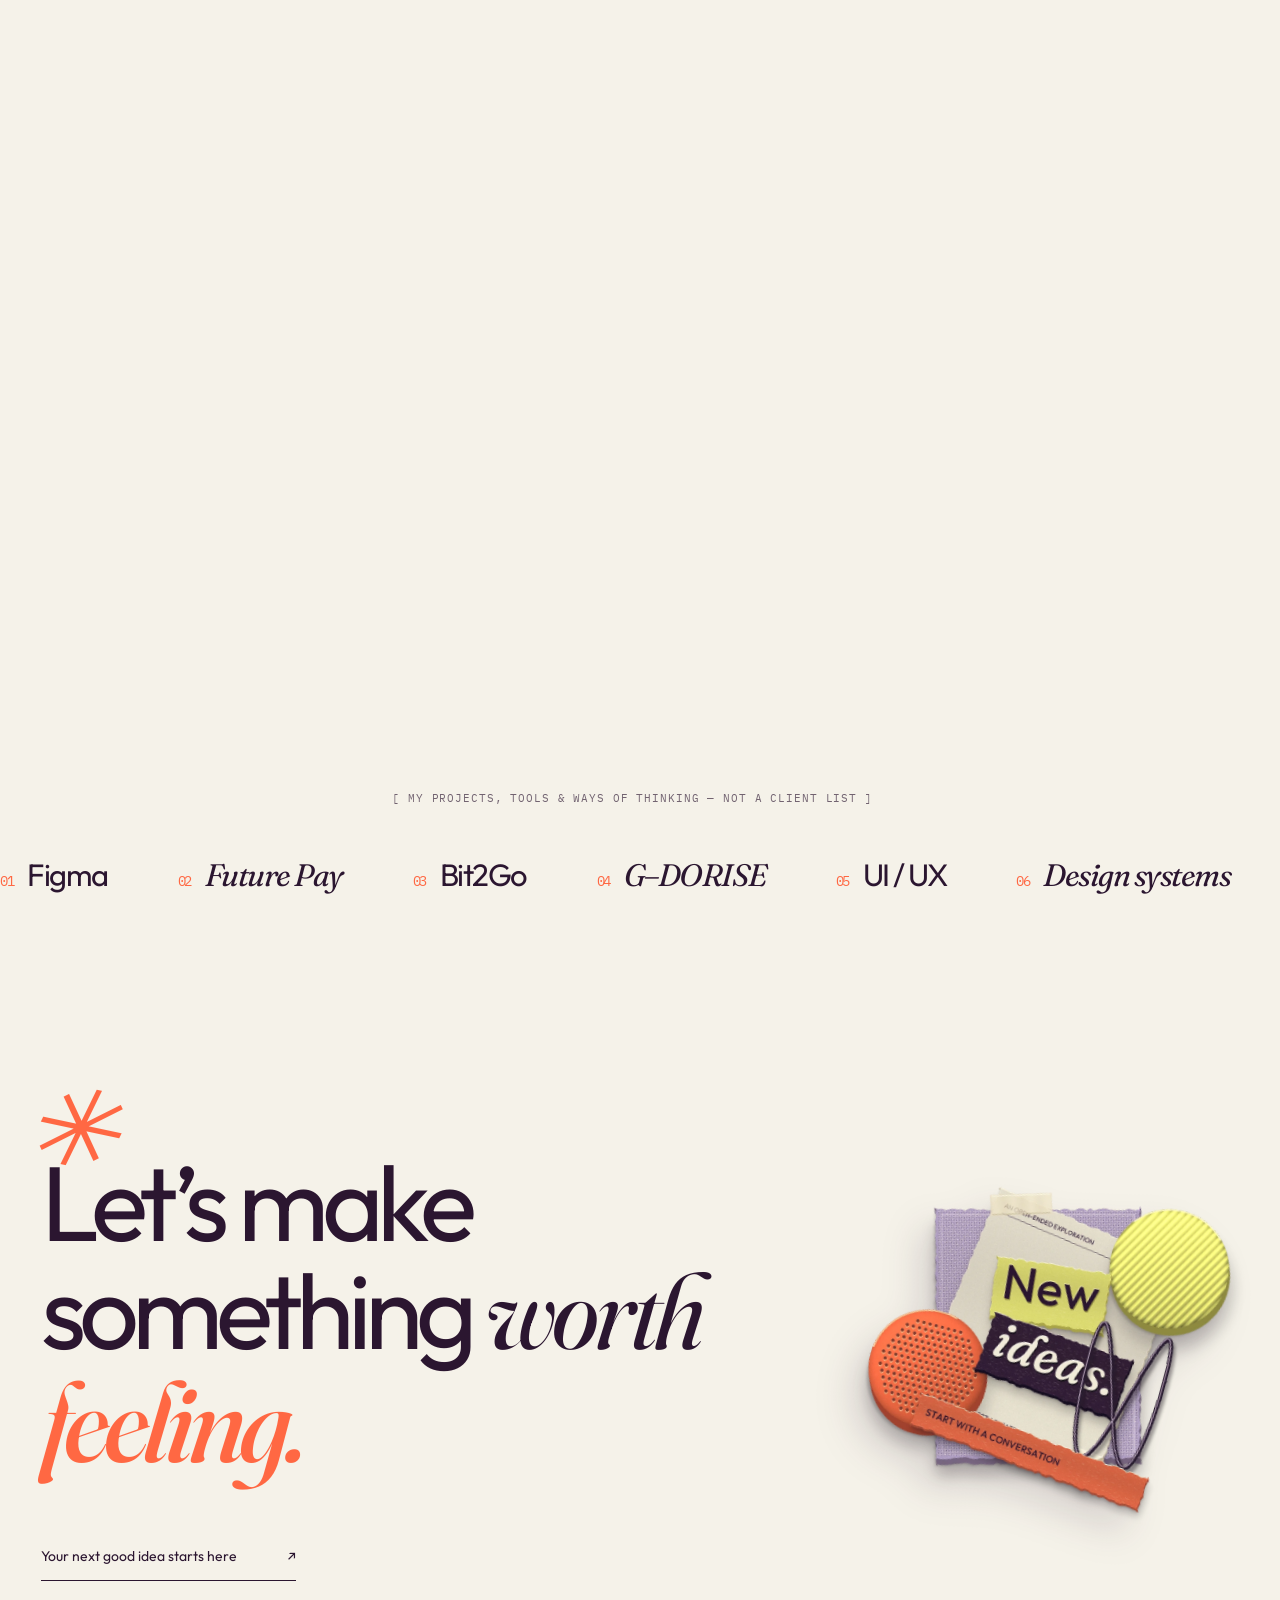
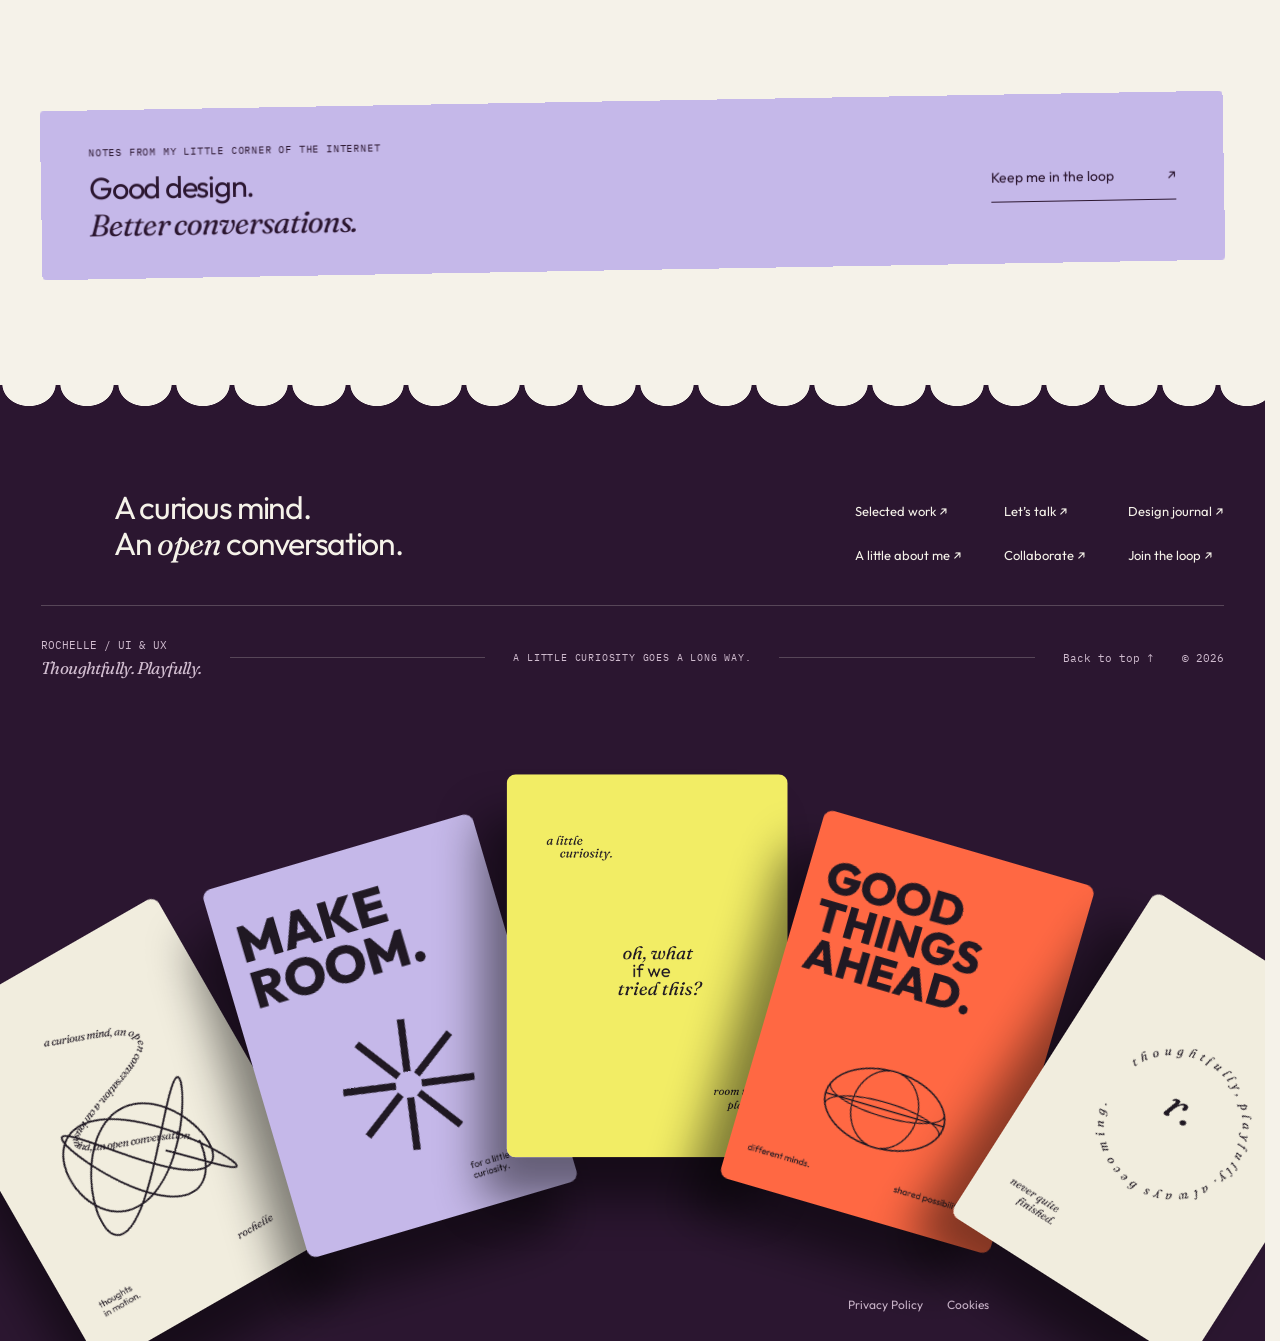
